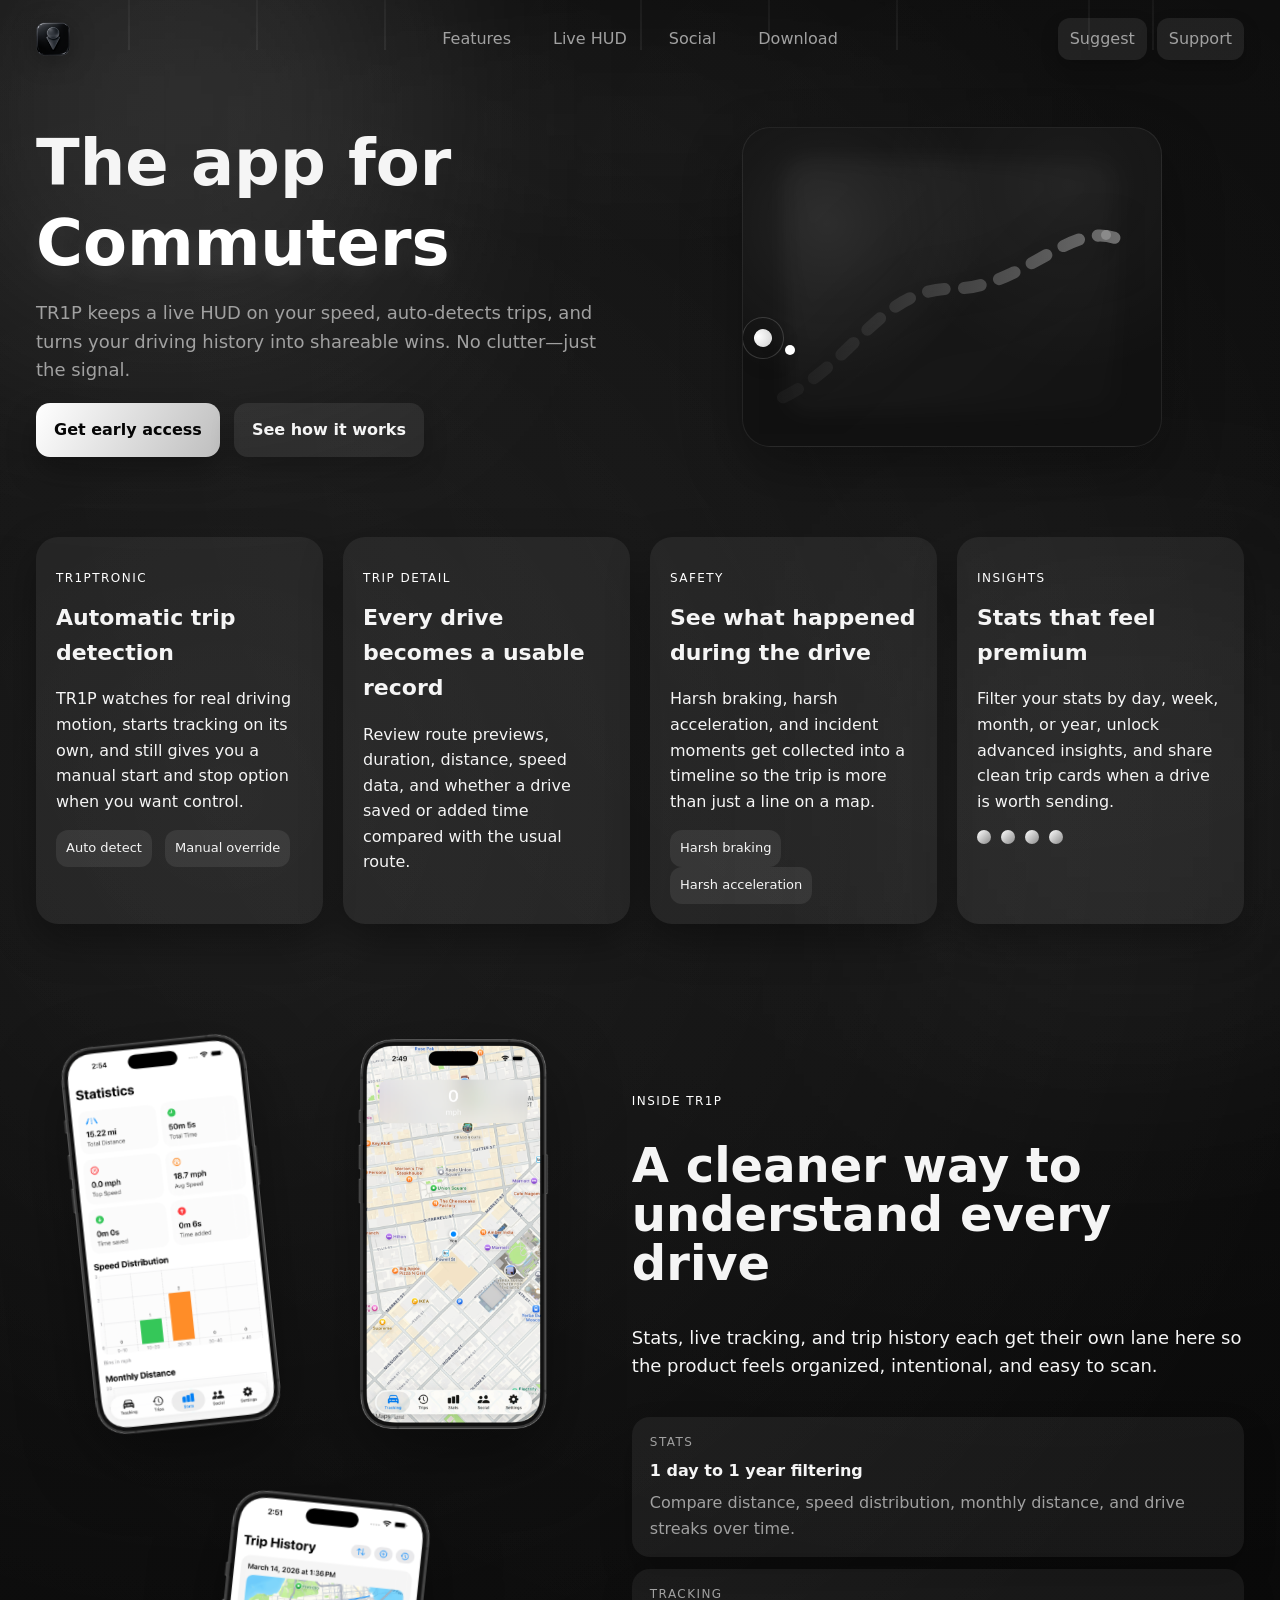
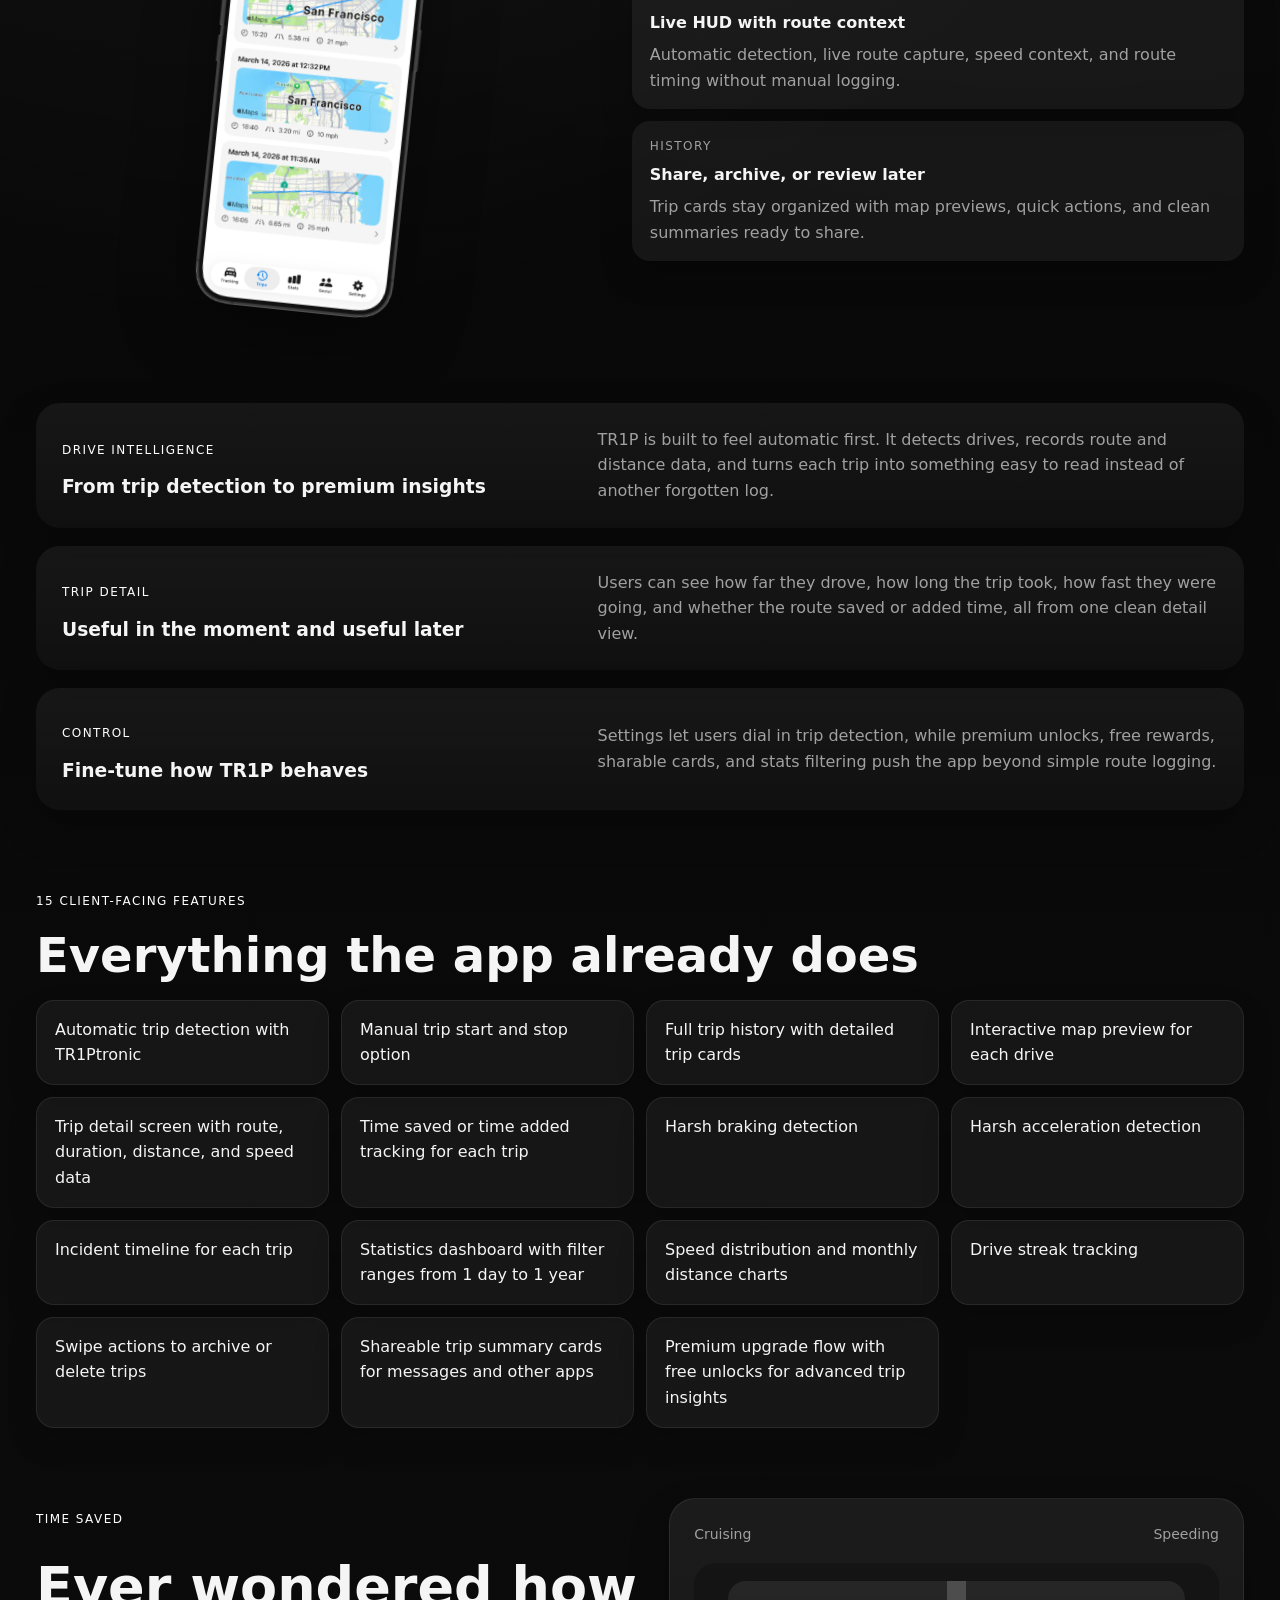
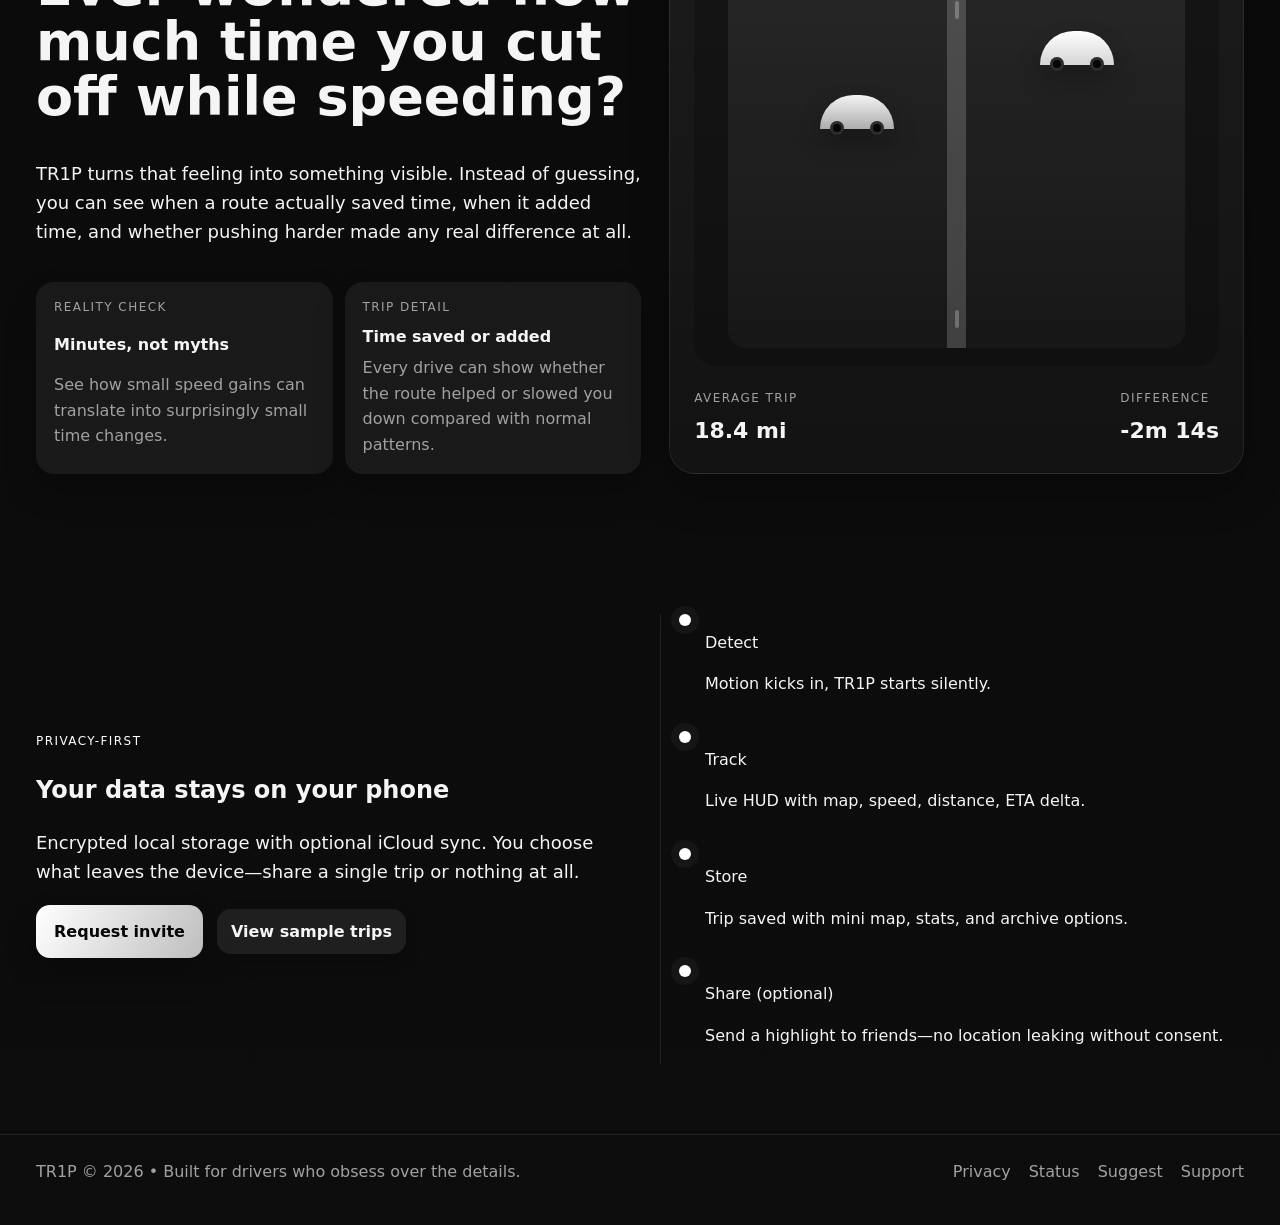
==== index.html @ 443e7f56 "Initial TR1P website" ====
<!DOCTYPE html>
<html lang="en">
<head>
  <meta charset="UTF-8" />
  <meta name="viewport" content="width=device-width, initial-scale=1.0" />
  <title>TR1P — Drive better, every run counts</title>
  <link rel="preconnect" href="https://fonts.googleapis.com" />
  <link rel="preconnect" href="https://fonts.gstatic.com" crossorigin />
  <link href="https://fonts.googleapis.com/css2?family=Space+Grotesk:wght@400;500;600;700&family=General+Sans:wght@400;500;600&display=swap" rel="stylesheet" />
  <link rel="stylesheet" href="./styles.css" />
</head>
<body>
  <div class="background">
    <div class="orb orb-a"></div>
    <div class="orb orb-b"></div>
    <div class="particles" aria-hidden="true">
      <span style="--x:10%;--d:8s;"></span>
      <span style="--x:30%;--d:10s;"></span>
      <span style="--x:50%;--d:7s;"></span>
      <span style="--x:70%;--d:9s;"></span>
      <span style="--x:85%;--d:11s;"></span>
      <span style="--x:20%;--d:12s;"></span>
      <span style="--x:60%;--d:8.5s;"></span>
      <span style="--x:90%;--d:13s;"></span>
    </div>
  </div>

  <header class="nav">
    <div class="logo">
      <img class="logo-img" src="./assets/4.png" alt="TR1P logo" />
    </div>
    <nav>
      <a href="#features">Features</a>
      <a href="#hud">Live HUD</a>
      <a href="#social">Social</a>
      <a href="https://testflight.apple.com/join/YW9Vkv33" target="_blank" rel="noopener">Download</a>
    </nav>
    <div class="nav-actions">
      <a class="ghost" href="./suggest.html">Suggest</a>
      <a class="ghost" href="./support.html">Support</a>
    </div>
  </header>

  <main>
    <section class="hero">
      <div class="hero-copy reveal">
        <h1 class="hero-title">
          <span class="hero-title__intro">The app for</span>
          <span class="hero-title__dynamic" data-roles='["Drivers","Commuters","Rideshare drivers","Delivery runs","Road trippers","Daily grinders","Car enthusiasts"]'>Drivers</span>
        </h1>
        <p class="lede">TR1P keeps a live HUD on your speed, auto-detects trips, and turns your driving history into shareable wins. No clutter—just the signal.</p>
        <div class="cta-row">
          <a class="primary" href="https://testflight.apple.com/join/YW9Vkv33" target="_blank" rel="noopener">Get early access</a>
          <a class="secondary" href="#features">See how it works</a>
        </div>
      </div>

      <div class="hero-visual reveal" id="hud">
        <div class="mini-map" aria-hidden="true">
          <svg viewBox="0 0 320 240" class="mini-map__canvas">
            <defs>
              <linearGradient id="roadGrad" x1="0%" x2="100%">
                <stop offset="0%" stop-color="rgba(30,30,30,0.72)" />
                <stop offset="100%" stop-color="rgba(120,120,120,0.9)" />
              </linearGradient>
            </defs>
            <path d="M20 210 C80 180 100 120 160 120 S260 60 300 80" />
          </svg>
          <div class="navigator"></div>
          <div class="ping ping-a"></div>
          <div class="ping ping-b"></div>
        </div>
      </div>
    </section>

    <section class="feature-grid" id="features">
      <article class="card reveal">
        <p class="eyebrow">TR1Ptronic</p>
        <h3>Automatic trip detection</h3>
        <p>TR1P watches for real driving motion, starts tracking on its own, and still gives you a manual start and stop option when you want control.</p>
        <div class="tag">Auto detect</div>
        <div class="tag">Manual override</div>
      </article>

      <article class="card reveal">
        <p class="eyebrow">Trip detail</p>
        <h3>Every drive becomes a usable record</h3>
        <p>Review route previews, duration, distance, speed data, and whether a drive saved or added time compared with the usual route.</p>
        <div class="sparkline" aria-hidden="true">
          <span></span><span></span><span></span><span></span><span></span><span></span>
        </div>
      </article>

      <article class="card reveal">
        <p class="eyebrow">Safety</p>
        <h3>See what happened during the drive</h3>
        <p>Harsh braking, harsh acceleration, and incident moments get collected into a timeline so the trip is more than just a line on a map.</p>
        <div class="tag">Harsh braking</div>
        <div class="tag">Harsh acceleration</div>
      </article>

      <article class="card reveal" id="social">
        <p class="eyebrow">Insights</p>
        <h3>Stats that feel premium</h3>
        <p>Filter your stats by day, week, month, or year, unlock advanced insights, and share clean trip cards when a drive is worth sending.</p>
        <div class="avatars" aria-hidden="true">
          <span class="dot" style="--d:0"></span>
          <span class="dot" style="--d:1"></span>
          <span class="dot" style="--d:2"></span>
          <span class="dot" style="--d:3"></span>
        </div>
      </article>
    </section>

    <section class="phone-showcase reveal" aria-label="Product screens">
      <div class="phone-cluster">
        <figure class="phone phone-left">
          <img src="./assets/1.png" alt="TR1P statistics screen showing performance over time" loading="lazy" />
        </figure>
        <figure class="phone phone-center">
          <img src="./assets/2.png" alt="TR1P live tracking HUD with speed and route" loading="lazy" />
        </figure>
        <figure class="phone phone-right">
          <img src="./assets/3.png" alt="TR1P trip history list with mini maps and durations" loading="lazy" />
        </figure>
      </div>
      <div class="phone-showcase__copy">
        <p class="eyebrow">Inside TR1P</p>
        <h2>A cleaner way to understand every drive</h2>
        <p class="lede">Stats, live tracking, and trip history each get their own lane here so the product feels organized, intentional, and easy to scan.</p>
        <div class="phone-showcase__stats">
          <div class="mini-stat">
            <span class="mini-stat__label">Stats</span>
            <strong>1 day to 1 year filtering</strong>
            <p>Compare distance, speed distribution, monthly distance, and drive streaks over time.</p>
          </div>
          <div class="mini-stat">
            <span class="mini-stat__label">Tracking</span>
            <strong>Live HUD with route context</strong>
            <p>Automatic detection, live route capture, speed context, and route timing without manual logging.</p>
          </div>
          <div class="mini-stat">
            <span class="mini-stat__label">History</span>
            <strong>Share, archive, or review later</strong>
            <p>Trip cards stay organized with map previews, quick actions, and clean summaries ready to share.</p>
          </div>
        </div>
      </div>
    </section>

    <section class="insight-rows">
      <article class="insight-row reveal">
        <div>
          <p class="eyebrow">Drive intelligence</p>
          <h3>From trip detection to premium insights</h3>
        </div>
        <p>TR1P is built to feel automatic first. It detects drives, records route and distance data, and turns each trip into something easy to read instead of another forgotten log.</p>
      </article>
      <article class="insight-row reveal">
        <div>
          <p class="eyebrow">Trip detail</p>
          <h3>Useful in the moment and useful later</h3>
        </div>
        <p>Users can see how far they drove, how long the trip took, how fast they were going, and whether the route saved or added time, all from one clean detail view.</p>
      </article>
      <article class="insight-row reveal">
        <div>
          <p class="eyebrow">Control</p>
          <h3>Fine-tune how TR1P behaves</h3>
        </div>
        <p>Settings let users dial in trip detection, while premium unlocks, free rewards, sharable cards, and stats filtering push the app beyond simple route logging.</p>
      </article>
    </section>

    <section class="feature-matrix reveal" aria-label="TR1P feature list">
      <div class="feature-matrix__intro">
        <p class="eyebrow">15 client-facing features</p>
        <h2>Everything the app already does</h2>
      </div>
      <div class="feature-list">
        <div class="feature-pill">Automatic trip detection with TR1Ptronic</div>
        <div class="feature-pill">Manual trip start and stop option</div>
        <div class="feature-pill">Full trip history with detailed trip cards</div>
        <div class="feature-pill">Interactive map preview for each drive</div>
        <div class="feature-pill">Trip detail screen with route, duration, distance, and speed data</div>
        <div class="feature-pill">Time saved or time added tracking for each trip</div>
        <div class="feature-pill">Harsh braking detection</div>
        <div class="feature-pill">Harsh acceleration detection</div>
        <div class="feature-pill">Incident timeline for each trip</div>
        <div class="feature-pill">Statistics dashboard with filter ranges from 1 day to 1 year</div>
        <div class="feature-pill">Speed distribution and monthly distance charts</div>
        <div class="feature-pill">Drive streak tracking</div>
        <div class="feature-pill">Swipe actions to archive or delete trips</div>
        <div class="feature-pill">Shareable trip summary cards for messages and other apps</div>
        <div class="feature-pill">Premium upgrade flow with free unlocks for advanced trip insights</div>
      </div>
    </section>

    <section class="speed-story reveal" aria-label="Time saved while driving">
      <div class="speed-story__copy">
        <p class="eyebrow">Time saved</p>
        <h2>Ever wondered how much time you cut off while speeding?</h2>
        <p class="lede">TR1P turns that feeling into something visible. Instead of guessing, you can see when a route actually saved time, when it added time, and whether pushing harder made any real difference at all.</p>
        <div class="speed-story__stats">
          <div class="mini-stat">
            <span class="mini-stat__label">Reality check</span>
            <strong>Minutes, not myths</strong>
            <p>See how small speed gains can translate into surprisingly small time changes.</p>
          </div>
          <div class="mini-stat">
            <span class="mini-stat__label">Trip detail</span>
            <strong>Time saved or added</strong>
            <p>Every drive can show whether the route helped or slowed you down compared with normal patterns.</p>
          </div>
        </div>
      </div>
      <div class="speed-visual" aria-hidden="true">
        <div class="speed-visual__card">
          <div class="speed-visual__labels">
            <span>Cruising</span>
            <span>Speeding</span>
          </div>
          <div class="speed-lane">
            <div class="speed-lane__track"></div>
            <div class="speed-lane__car speed-lane__car--base"></div>
            <div class="speed-lane__car speed-lane__car--fast"></div>
          </div>
          <div class="speed-visual__footer">
            <div>
              <span class="mini-stat__label">Average trip</span>
              <strong>18.4 mi</strong>
            </div>
            <div>
              <span class="mini-stat__label">Difference</span>
              <strong>-2m 14s</strong>
            </div>
          </div>
        </div>
      </div>
    </section>

    <section class="split" id="cta">
      <div class="reveal">
        <p class="eyebrow">Privacy-first</p>
        <h2>Your data stays on your phone</h2>
        <p class="lede">Encrypted local storage with optional iCloud sync. You choose what leaves the device—share a single trip or nothing at all.</p>
        <div class="cta-row">
          <a class="primary" href="https://testflight.apple.com/join/YW9Vkv33" target="_blank" rel="noopener">Request invite</a>
          <a class="ghost" href="#features">View sample trips</a>
        </div>
      </div>
      <div class="timeline reveal" aria-label="Timeline of a tracked trip">
        <div class="step">
          <div class="dot"></div>
          <div>
            <p class="label">Detect</p>
            <p>Motion kicks in, TR1P starts silently.</p>
          </div>
        </div>
        <div class="step">
          <div class="dot"></div>
          <div>
            <p class="label">Track</p>
            <p>Live HUD with map, speed, distance, ETA delta.</p>
          </div>
        </div>
        <div class="step">
          <div class="dot"></div>
          <div>
            <p class="label">Store</p>
            <p>Trip saved with mini map, stats, and archive options.</p>
          </div>
        </div>
        <div class="step">
          <div class="dot"></div>
          <div>
            <p class="label">Share (optional)</p>
            <p>Send a highlight to friends—no location leaking without consent.</p>
          </div>
        </div>
      </div>
    </section>
  </main>

  <footer class="footer">
    <div>TR1P © 2026 • Built for drivers who obsess over the details.</div>
    <div class="footer-links">
      <a href="./privacy.html">Privacy</a>
      <a href="#">Status</a>
      <a href="./suggest.html">Suggest</a>
      <a href="./support.html">Support</a>
    </div>
  </footer>

  <script src="./script.js"></script>
</body>
</html>
---- styles.css ----
:root {
  --bg: #060606;
  --panel: rgba(255, 255, 255, 0.06);
  --panel-2: rgba(255, 255, 255, 0.1);
  --stroke: rgba(255, 255, 255, 0.1);
  --text: #f5f5f5;
  --muted: #a1a1a1;
  --accent: #ffffff;
  --accent-2: #8a8a8a;
  --shadow: 0 28px 70px rgba(0, 0, 0, 0.55);
  --radius: 22px;
  font-family: -apple-system, "SF Pro Display", "SF Pro Text", "Inter", system-ui, sans-serif;
  background: var(--bg);
  color: var(--text);
}

* { box-sizing: border-box; }

body {
  margin: 0;
  background:
    radial-gradient(circle at 18% 18%, rgba(255, 255, 255, 0.08), transparent 30%),
    radial-gradient(circle at 82% 8%, rgba(255, 255, 255, 0.05), transparent 36%),
    linear-gradient(180deg, #050505 0%, #0d0d0d 100%);
  min-height: 100vh;
  overflow-x: hidden;
  line-height: 1.6;
}

.background { position: fixed; inset: 0; pointer-events: none; z-index: 0; }
.particles {
  position: absolute;
  inset: 0;
  overflow: hidden;
}
.particles span {
  position: absolute;
  top: -10%;
  left: var(--x);
  width: 2px;
  height: 140px;
  background: linear-gradient(180deg, rgba(255,255,255,0), rgba(255,255,255,0.14));
  filter: blur(0.5px);
  animation: rain var(--d) linear infinite;
  opacity: 0.45;
}
@keyframes rain { to { transform: translateY(120vh); opacity: 0; } }
.orb {
  position: absolute; width: 460px; height: 460px; filter: blur(120px);
  opacity: 0.28; mix-blend-mode: screen;
  animation: drift 18s ease-in-out infinite alternate;
}
.orb-a { background: rgba(255, 255, 255, 0.45); top: -120px; left: -60px; }
.orb-b { background: rgba(255, 255, 255, 0.18); bottom: -140px; right: -80px; animation-delay: 4s; }

@keyframes drift { to { transform: translate(40px, 40px) scale(1.05); } }

.nav {
  position: absolute;
  top: 0;
  left: 0;
  right: 0;
  z-index: 10;
  display: grid;
  grid-template-columns: 1fr auto 1fr;
  align-items: center;
  padding: 18px 36px;
  pointer-events: none;
}
.nav nav { display: flex; gap: 18px; justify-content: center; pointer-events: auto; }
.nav a {
  color: var(--muted); text-decoration: none; font-weight: 500;
  padding: 8px 12px; border-radius: 12px; transition: color 200ms, background 200ms;
}
.nav a:hover { color: var(--text); background: var(--panel); }
.logo { display: flex; align-items: center; pointer-events: auto; }
.logo-img {
  display: block;
  height: 34px;
  width: auto;
  max-width: 140px;
  object-fit: contain;
  filter: drop-shadow(0 4px 12px rgba(0,0,0,0.28));
}
.nav-actions {
  justify-self: end;
  display: flex;
  gap: 10px;
  pointer-events: auto;
}
.nav .ghost { pointer-events: auto; }

button, .primary, .secondary, .ghost {
  cursor: pointer;
  border: none;
  font-weight: 600;
  border-radius: 14px;
  text-decoration: none;
  display: inline-flex;
  align-items: center;
  justify-content: center;
}
.primary {
  padding: 14px 18px; color: #050505; background: linear-gradient(120deg, var(--accent), var(--accent-2));
  background-size: 180% 180%;
  animation: gradientShift 6s ease infinite;
  box-shadow: 0 16px 30px rgba(0, 0, 0, 0.28);
}
.secondary {
  padding: 14px 18px; color: var(--text); background: rgba(255,255,255,0.08);
  box-shadow: 0 12px 24px rgba(0,0,0,0.18);
}
.ghost {
  padding: 10px 14px; color: var(--text); background: rgba(255,255,255,0.08);
  box-shadow: 0 8px 18px rgba(0,0,0,0.2);
}

.hero {
  position: relative;
  z-index: 1;
  display: grid;
  grid-template-columns: repeat(auto-fit, minmax(320px, 1fr));
  gap: 40px;
  padding: 118px 36px 40px;
  align-items: center;
}
.hero::after {
  content: "";
  position: absolute;
  inset: 10% 5% auto 5%;
  height: 30%;
  background: linear-gradient(90deg, rgba(255,255,255,0), rgba(255,255,255,0.08), rgba(255,255,255,0));
  filter: blur(60px);
  opacity: 0.45;
  animation: sweepLight 9s ease-in-out infinite;
  z-index: -1;
}
@keyframes sweepLight {
  0% { transform: translateX(-30%); opacity: 0.2; }
  50% { transform: translateX(20%); opacity: 0.55; }
  100% { transform: translateX(40%); opacity: 0.2; }
}
.hero-copy h1 { font-size: clamp(38px, 6vw, 64px); margin: 12px 0; line-height: 1.05; }
.hero-title {
  display: flex;
  flex-direction: column;
  gap: 10px;
}
.hero-title__intro {
  display: block;
}
.hero-title__dynamic {
  display: inline-flex;
  align-items: center;
  min-height: 1.15em;
  color: #ffffff;
  text-shadow: 0 8px 24px rgba(255, 255, 255, 0.08);
  will-change: transform, opacity, filter;
}
.hero-title__dynamic.is-changing {
  animation: roleSwap 520ms ease;
}
@keyframes roleSwap {
  0% {
    opacity: 0;
    transform: translateY(16px) scale(0.98);
    filter: blur(10px);
  }
  55% {
    opacity: 1;
    transform: translateY(0) scale(1);
    filter: blur(0);
  }
  100% {
    opacity: 1;
    transform: translateY(0) scale(1);
    filter: blur(0);
  }
}
.hero .lede { color: var(--muted); max-width: 600px; }
.eyebrow { color: var(--accent); letter-spacing: 0.12em; font-size: 12px; text-transform: uppercase; }
.lede { font-size: 18px; }

.cta-row { display: flex; flex-wrap: wrap; gap: 14px; align-items: center; margin-top: 18px; }
.badge { color: var(--muted); font-size: 14px; padding: 8px 12px; border: 1px solid var(--stroke); border-radius: 12px; }

.hero-visual { display: flex; justify-content: center; }
.mini-map {
  position: relative;
  width: 420px;
  height: 320px;
  max-width: 94vw;
  border-radius: 28px;
  overflow: hidden;
  background: radial-gradient(circle at 20% 30%, rgba(255,255,255,0.08), transparent 40%),
    radial-gradient(circle at 78% 18%, rgba(255,255,255,0.05), transparent 45%),
    #111111;
  box-shadow: 0 24px 60px rgba(0,0,0,0.3);
  isolation: isolate;
  border: 1px solid rgba(255,255,255,0.08);
}
.mini-map::before {
  content: "";
  position: absolute; inset: 10%;
  border-radius: 20px;
  background: linear-gradient(135deg, rgba(255,255,255,0.08), rgba(255,255,255,0.02));
  filter: blur(12px);
  opacity: 0.7;
}
.mini-map__canvas {
  position: absolute;
  inset: 16px;
}
.mini-map__canvas path {
  fill: none;
  stroke: url(#roadGrad);
  stroke-width: 10;
  stroke-linecap: round;
  stroke-linejoin: round;
  filter: drop-shadow(0 8px 20px rgba(0,0,0,0.45));
  stroke-dasharray: 14 16;
  animation: dash 10s linear infinite;
}
@keyframes dash { to { stroke-dashoffset: -600; } }
.mini-map {
  --path: path("M20 210 C80 180 100 120 160 120 S260 60 300 80");
}
@keyframes spin { to { transform: rotate(360deg); } }
.navigator {
  position: absolute;
  width: 18px;
  height: 18px;
  border-radius: 50%;
  background: radial-gradient(circle at 30% 30%, #ffffff, #cfcfcf);
  box-shadow:
    0 0 0 0 rgba(255,255,255,0.12),
    0 12px 24px rgba(0,0,0,0.26);
  offset-path: var(--path);
  offset-distance: 0%;
  animation: drive 12s ease-in-out infinite alternate;
}
.navigator::after {
  content: "";
  position: absolute;
  inset: -12px;
  border-radius: 50%;
  border: 1px solid rgba(255,255,255,0.16);
  animation: spin 4s linear infinite;
}
@keyframes drive {
  0% { offset-distance: 0%; }
  50% { offset-distance: 55%; }
  100% { offset-distance: 100%; }
}
.ping {
  position: absolute;
  width: 10px; height: 10px;
  border-radius: 50%;
  background: var(--accent);
  box-shadow: 0 0 0 0 rgba(255,255,255,0.08);
  animation: ping 2.8s ease-out infinite;
}
.ping-a { top: 68%; left: 10%; animation-delay: 0.2s; }
.ping-b { top: 32%; right: 12%; animation-delay: 1.2s; background: var(--accent-2); box-shadow: 0 0 0 0 rgba(255,255,255,0.06); }
@keyframes ping { to { box-shadow: 0 0 0 26px rgba(255,255,255,0); transform: scale(1.6); opacity: 0; } }

@keyframes gradientShift {
  0% { background-position: 0% 50%; }
  50% { background-position: 100% 50%; }
  100% { background-position: 0% 50%; }
}

.modal-backdrop {
  position: fixed;
  inset: 0;
  background: rgba(0,0,0,0.6);
  backdrop-filter: blur(8px);
  display: none;
  align-items: center;
  justify-content: center;
  z-index: 20;
}
.modal-backdrop.open { display: flex; }
.modal {
  width: min(460px, 90vw);
  background: rgba(18, 18, 18, 0.94);
  border-radius: 20px;
  padding: 22px;
  box-shadow: 0 30px 70px rgba(0,0,0,0.18);
  border: 1px solid rgba(255,255,255,0.08);
}
.modal-header {
  display: flex;
  align-items: center;
  justify-content: space-between;
  gap: 12px;
  margin-bottom: 14px;
}
.modal-title h3 { margin: 4px 0 0; }
.modal-title p { margin: 0; }
.close-modal { width: 42px; height: 42px; }
.modal form { display: grid; gap: 12px; }
.modal label { display: grid; gap: 6px; font-weight: 600; color: var(--text); }
.modal input,
.modal textarea {
  width: 100%;
  padding: 12px 14px;
  border-radius: 12px;
  border: 1px solid rgba(255,255,255,0.12);
  background: rgba(255,255,255,0.04);
  color: var(--text);
  font: inherit;
}
.modal input:focus,
.modal textarea:focus { outline: 1px solid var(--accent-2); border-color: var(--accent-2); }
.modal-actions { display: flex; justify-content: flex-end; gap: 10px; margin-top: 4px; }
.modal-hint { color: var(--muted); margin: 0; font-size: 13px; text-align: right; }

.nav-page {
  position: relative;
  pointer-events: auto;
}
.nav-page .logo a,
.nav-page .ghost,
.nav-page nav,
.nav-page nav a {
  pointer-events: auto;
}
.nav-page > .ghost {
  justify-self: end;
  width: auto;
}

.page-shell {
  position: relative;
  z-index: 1;
  padding: 36px;
}
.page-hero {
  padding: 56px 0 28px;
  max-width: 760px;
}
.page-hero h1 {
  margin: 0 0 12px;
  font-size: clamp(42px, 6vw, 72px);
  line-height: 0.98;
}

.support-grid {
  display: grid;
  grid-template-columns: minmax(320px, 1.1fr) minmax(260px, 0.9fr);
  gap: 24px;
  align-items: start;
}
.support-panel,
.support-card,
.legal-card {
  background: linear-gradient(180deg, rgba(255,255,255,0.07), rgba(255,255,255,0.03));
  border: 1px solid rgba(255,255,255,0.08);
  border-radius: 24px;
  box-shadow: 0 18px 40px rgba(0,0,0,0.22);
}
.support-panel {
  padding: 24px;
}
.support-panel h2,
.support-card h3,
.legal-card h2 {
  margin-top: 0;
}
.support-form {
  display: grid;
  gap: 14px;
}
.support-form label {
  display: grid;
  gap: 6px;
  color: var(--text);
  font-weight: 600;
}
.support-form input,
.support-form textarea,
.support-form select {
  width: 100%;
  padding: 12px 14px;
  border-radius: 14px;
  border: 1px solid rgba(255,255,255,0.12);
  background: rgba(255,255,255,0.04);
  color: var(--text);
  font: inherit;
}
.support-form select {
  appearance: none;
}
.support-form input:focus,
.support-form textarea:focus,
.support-form select:focus {
  outline: 1px solid rgba(255,255,255,0.4);
  border-color: rgba(255,255,255,0.4);
}
.support-sidebar {
  display: grid;
  gap: 18px;
}
.support-card {
  padding: 20px;
}
.support-list {
  margin: 0;
  padding-left: 20px;
  color: var(--muted);
  display: grid;
  gap: 10px;
}

.legal {
  display: grid;
  gap: 18px;
}
.legal-card {
  padding: 22px 24px;
}
.legal-card p:last-child,
.legal-card ul:last-child {
  margin-bottom: 0;
}
.legal-card a {
  color: var(--text);
}

.feature-grid {
  padding: 40px 36px;
  display: grid;
  grid-template-columns: repeat(auto-fit, minmax(240px, 1fr));
  gap: 20px;
  position: relative;
  z-index: 1;
}
.card {
  background: var(--panel);
  border-radius: var(--radius);
  padding: 20px;
  box-shadow: 0 16px 40px rgba(0, 0, 0, 0.35);
  position: relative;
  overflow: hidden;
  transition: transform 220ms ease, border-color 220ms ease;
}
.card::after { content: ""; position: absolute; inset: 0; background: radial-gradient(circle at 20% 20%, rgba(255,255,255,0.05), transparent 45%); opacity: 0; transition: opacity 220ms; }
.card:hover { transform: translateY(-6px); }
.card:hover::after { opacity: 1; }
.card h3 { margin: 8px 0; font-size: 22px; }
.tag { display: inline-flex; padding: 8px 10px; border-radius: 12px; background: rgba(255,255,255,0.08); margin-right: 8px; font-size: 13px; }
.pill { display: inline-flex; padding: 8px 12px; border-radius: 999px; background: rgba(255,255,255,0.08); font-size: 13px; }
.sparkline { display: flex; gap: 6px; margin-top: 12px; }
.sparkline span { width: 10px; background: linear-gradient(180deg, var(--accent), var(--accent-2)); border-radius: 6px; animation: spark 1.6s ease-in-out infinite; }
.sparkline span:nth-child(odd) { animation-delay: 0.3s; }
@keyframes spark { 0%, 100% { height: 10px; opacity: 0.6; } 50% { height: 28px; opacity: 1; } }
.avatars { display: flex; gap: 10px; margin-top: 12px; }
.dot { width: 14px; height: 14px; border-radius: 50%; background: linear-gradient(135deg, var(--accent), var(--accent-2)); animation: float 3s ease-in-out infinite; animation-delay: calc(var(--d) * 0.2s); }
@keyframes float { 0%,100% { transform: translateY(0); } 50% { transform: translateY(-6px); } }

.split {
  padding: 70px 36px;
  display: grid;
  grid-template-columns: repeat(auto-fit, minmax(320px, 1fr));
  gap: 40px;
  align-items: center;
  position: relative;
  z-index: 1;
}
.phone-showcase {
  padding: 44px 36px 70px;
  display: grid;
  grid-template-columns: minmax(320px, 0.95fr) minmax(320px, 1.05fr);
  gap: 42px;
  align-items: center;
  position: relative;
  z-index: 1;
}
.phone-showcase__copy {
  display: grid;
  gap: 18px;
}
.phone-showcase__copy h2,
.feature-matrix__intro h2 {
  margin: 0;
  font-size: clamp(32px, 4vw, 48px);
  line-height: 1.02;
}
.phone-showcase__stats {
  display: grid;
  gap: 12px;
}
.mini-stat {
  display: grid;
  gap: 6px;
  padding: 16px 18px;
  background: var(--panel);
  border-radius: 18px;
  box-shadow: 0 16px 32px rgba(0, 0, 0, 0.22);
}
.mini-stat p {
  margin: 0;
  color: var(--muted);
}
.mini-stat__label {
  font-size: 12px;
  letter-spacing: 0.12em;
  text-transform: uppercase;
  color: var(--muted);
}
.phone-cluster {
  display: grid;
  grid-template-columns: repeat(2, minmax(0, 1fr));
  gap: 16px 12px;
  align-items: start;
  justify-items: center;
}
.phone {
  margin: 0;
  width: min(210px, 100%);
}
.phone-left {
  grid-column: 1;
  grid-row: 1;
  transform: rotate(-6deg);
}
.phone-center {
  grid-column: 2;
  grid-row: 1;
  transform: rotate(0deg);
}
.phone-right {
  grid-column: 1 / span 2;
  grid-row: 2;
  justify-self: center;
  transform: rotate(6deg);
}
.phone img {
  display: block;
  width: 100%;
  height: auto;
  filter: drop-shadow(0 26px 36px rgba(0,0,0,0.38));
}

.insight-rows {
  padding: 0 36px 70px;
  display: grid;
  gap: 18px;
  position: relative;
  z-index: 1;
}
.insight-row {
  display: grid;
  grid-template-columns: minmax(220px, 0.9fr) minmax(280px, 1.1fr);
  gap: 28px;
  align-items: center;
  padding: 24px 26px;
  border-radius: 24px;
  background: linear-gradient(180deg, rgba(255,255,255,0.06), rgba(255,255,255,0.03));
  box-shadow: 0 18px 40px rgba(0,0,0,0.22);
}
.insight-row h3 {
  margin: 4px 0 0;
}
.insight-row p:last-child {
  margin: 0;
  color: var(--muted);
}

.feature-matrix {
  padding: 0 36px 70px;
  display: grid;
  gap: 20px;
  position: relative;
  z-index: 1;
}
.feature-matrix__intro {
  display: grid;
  gap: 8px;
}
.feature-list {
  display: grid;
  grid-template-columns: repeat(auto-fit, minmax(240px, 1fr));
  gap: 12px;
}
.feature-pill {
  padding: 16px 18px;
  border-radius: 18px;
  background: rgba(255,255,255,0.05);
  border: 1px solid rgba(255,255,255,0.08);
  color: var(--text);
  box-shadow: 0 14px 30px rgba(0,0,0,0.18);
}

.speed-story {
  padding: 0 36px 70px;
  display: grid;
  grid-template-columns: minmax(320px, 1fr) minmax(320px, 0.95fr);
  gap: 28px;
  align-items: stretch;
  position: relative;
  z-index: 1;
}
.speed-story__copy {
  display: grid;
  gap: 18px;
}
.speed-story__copy h2 {
  margin: 0;
  font-size: clamp(34px, 4.5vw, 54px);
  line-height: 1.02;
}
.speed-story__stats {
  display: grid;
  grid-template-columns: repeat(2, minmax(0, 1fr));
  gap: 12px;
}
.speed-visual__card {
  height: 100%;
  padding: 24px;
  border-radius: 26px;
  background: linear-gradient(180deg, rgba(255,255,255,0.07), rgba(255,255,255,0.03));
  border: 1px solid rgba(255,255,255,0.08);
  box-shadow: 0 20px 40px rgba(0,0,0,0.24);
  display: grid;
  grid-template-rows: auto 1fr auto;
  gap: 18px;
}
.speed-visual__labels,
.speed-visual__footer {
  display: flex;
  justify-content: space-between;
  gap: 16px;
}
.speed-visual__labels {
  color: var(--muted);
  font-size: 14px;
}
.speed-visual__footer strong {
  display: block;
  margin-top: 4px;
  font-size: 22px;
}
.speed-lane {
  position: relative;
  height: 100%;
  min-height: 300px;
  border-radius: 22px;
  overflow: hidden;
  background:
    linear-gradient(180deg, rgba(255,255,255,0.04), rgba(255,255,255,0.02)),
    #0b0b0b;
}
.speed-lane__track {
  position: absolute;
  inset: 18px 34px;
  border-radius: 18px;
  background:
    linear-gradient(90deg, transparent 48%, rgba(255,255,255,0.18) 48%, rgba(255,255,255,0.18) 52%, transparent 52%),
    linear-gradient(180deg, rgba(255,255,255,0.08), rgba(255,255,255,0.03));
}
.speed-lane__track::before,
.speed-lane__track::after {
  content: "";
  position: absolute;
  left: 50%;
  width: 4px;
  height: 18px;
  transform: translateX(-50%);
  background: rgba(255,255,255,0.25);
  border-radius: 999px;
  animation: laneDash 1.3s linear infinite;
}
.speed-lane__track::before { top: 20px; }
.speed-lane__track::after { bottom: 20px; animation-delay: 0.65s; }
@keyframes laneDash {
  0% { opacity: 0.15; transform: translateX(-50%) translateY(-8px); }
  50% { opacity: 1; }
  100% { opacity: 0.15; transform: translateX(-50%) translateY(8px); }
}
.speed-lane__car {
  position: absolute;
  width: 74px;
  height: 34px;
  border-radius: 999px 999px 12px 12px;
  background: linear-gradient(180deg, rgba(255,255,255,0.95), rgba(180,180,180,0.95));
  box-shadow: 0 12px 24px rgba(0,0,0,0.28);
}
.speed-lane__car::before,
.speed-lane__car::after {
  content: "";
  position: absolute;
  bottom: -6px;
  width: 14px;
  height: 14px;
  border-radius: 50%;
  background: #050505;
  box-shadow: inset 0 0 0 3px rgba(255,255,255,0.16);
}
.speed-lane__car::before { left: 10px; }
.speed-lane__car::after { right: 10px; }
.speed-lane__car--base {
  left: 24%;
  top: 132px;
  animation: cruiseCar 4.8s ease-in-out infinite;
}
.speed-lane__car--fast {
  right: 20%;
  top: 68px;
  background: linear-gradient(180deg, rgba(255,255,255,1), rgba(220,220,220,0.96));
  animation: fastCar 4.8s ease-in-out infinite;
}
@keyframes cruiseCar {
  0%, 100% { transform: translateX(-10px); }
  50% { transform: translateX(10px); }
}
@keyframes fastCar {
  0%, 100% { transform: translateX(-18px); }
  50% { transform: translateX(18px); }
}

.timeline { border-left: 1px solid var(--stroke); padding-left: 18px; display: grid; gap: 18px; }
.step { display: grid; grid-template-columns: auto 1fr; gap: 14px; align-items: start; }
.step .dot { width: 12px; height: 12px; background: var(--accent); border-radius: 50%; box-shadow: 0 0 0 8px rgba(255,255,255,0.04); }

.footer {
  padding: 24px 36px 40px;
  border-top: 1px solid var(--stroke);
  color: var(--muted);
  display: flex; justify-content: space-between; flex-wrap: wrap; gap: 10px;
}
.footer-links {
  display: flex;
  flex-wrap: wrap;
  gap: 18px;
}
.footer a { color: var(--muted); text-decoration: none; }
.footer a:hover { color: var(--text); }

.reveal { opacity: 0; transform: translateY(28px); transition: opacity 480ms ease, transform 520ms ease; }
.reveal.visible { opacity: 1; transform: translateY(0); }

@media (max-width: 720px) {
  .nav {
    grid-template-columns: auto 1fr;
    padding: 12px 16px;
    align-items: center;
  }
  .logo-img { height: 30px; max-width: 120px; }
  .nav nav { gap: 12px; justify-content: flex-end; font-size: 14px; }
  .nav-actions { gap: 8px; }
  .hero { padding: 70px 18px 32px; }
  .page-shell { padding: 18px; }
  .page-hero { padding: 42px 0 22px; }
  .page-hero h1 { font-size: clamp(34px, 10vw, 52px); }
  .support-grid { grid-template-columns: 1fr; }
  .hero-copy h1 { font-size: clamp(32px, 9vw, 46px); }
  .hero-title { gap: 6px; }
  .cta-row { flex-direction: column; align-items: stretch; }
  .mini-map { width: 100%; height: 260px; }
  .feature-grid { padding: 28px 18px; }
  .speed-story {
    grid-template-columns: 1fr;
    padding-left: 18px;
    padding-right: 18px;
  }
  .speed-story__stats {
    grid-template-columns: 1fr;
  }
  .phone-showcase,
  .insight-rows,
  .feature-matrix { padding-left: 18px; padding-right: 18px; }
  .phone-showcase {
    grid-template-columns: 1fr;
    padding-top: 28px;
    gap: 24px;
  }
  .phone-cluster {
    grid-template-columns: 1fr;
    gap: 20px;
    justify-items: center;
  }
  .phone {
    width: 100%;
    max-width: 320px;
    transform: none;
  }
  .phone-left,
  .phone-center,
  .phone-right {
    grid-column: auto;
    grid-row: auto;
    justify-self: center;
  }
  .insight-row {
    grid-template-columns: 1fr;
    gap: 14px;
    padding: 20px;
  }
  .split { padding: 50px 18px; }
  .feature-list { grid-template-columns: 1fr; }
}

@media (prefers-reduced-motion: reduce) {
  *, *::before, *::after { animation-duration: 0.001ms !important; animation-iteration-count: 1 !important; transition-duration: 0.001ms !important; }
}
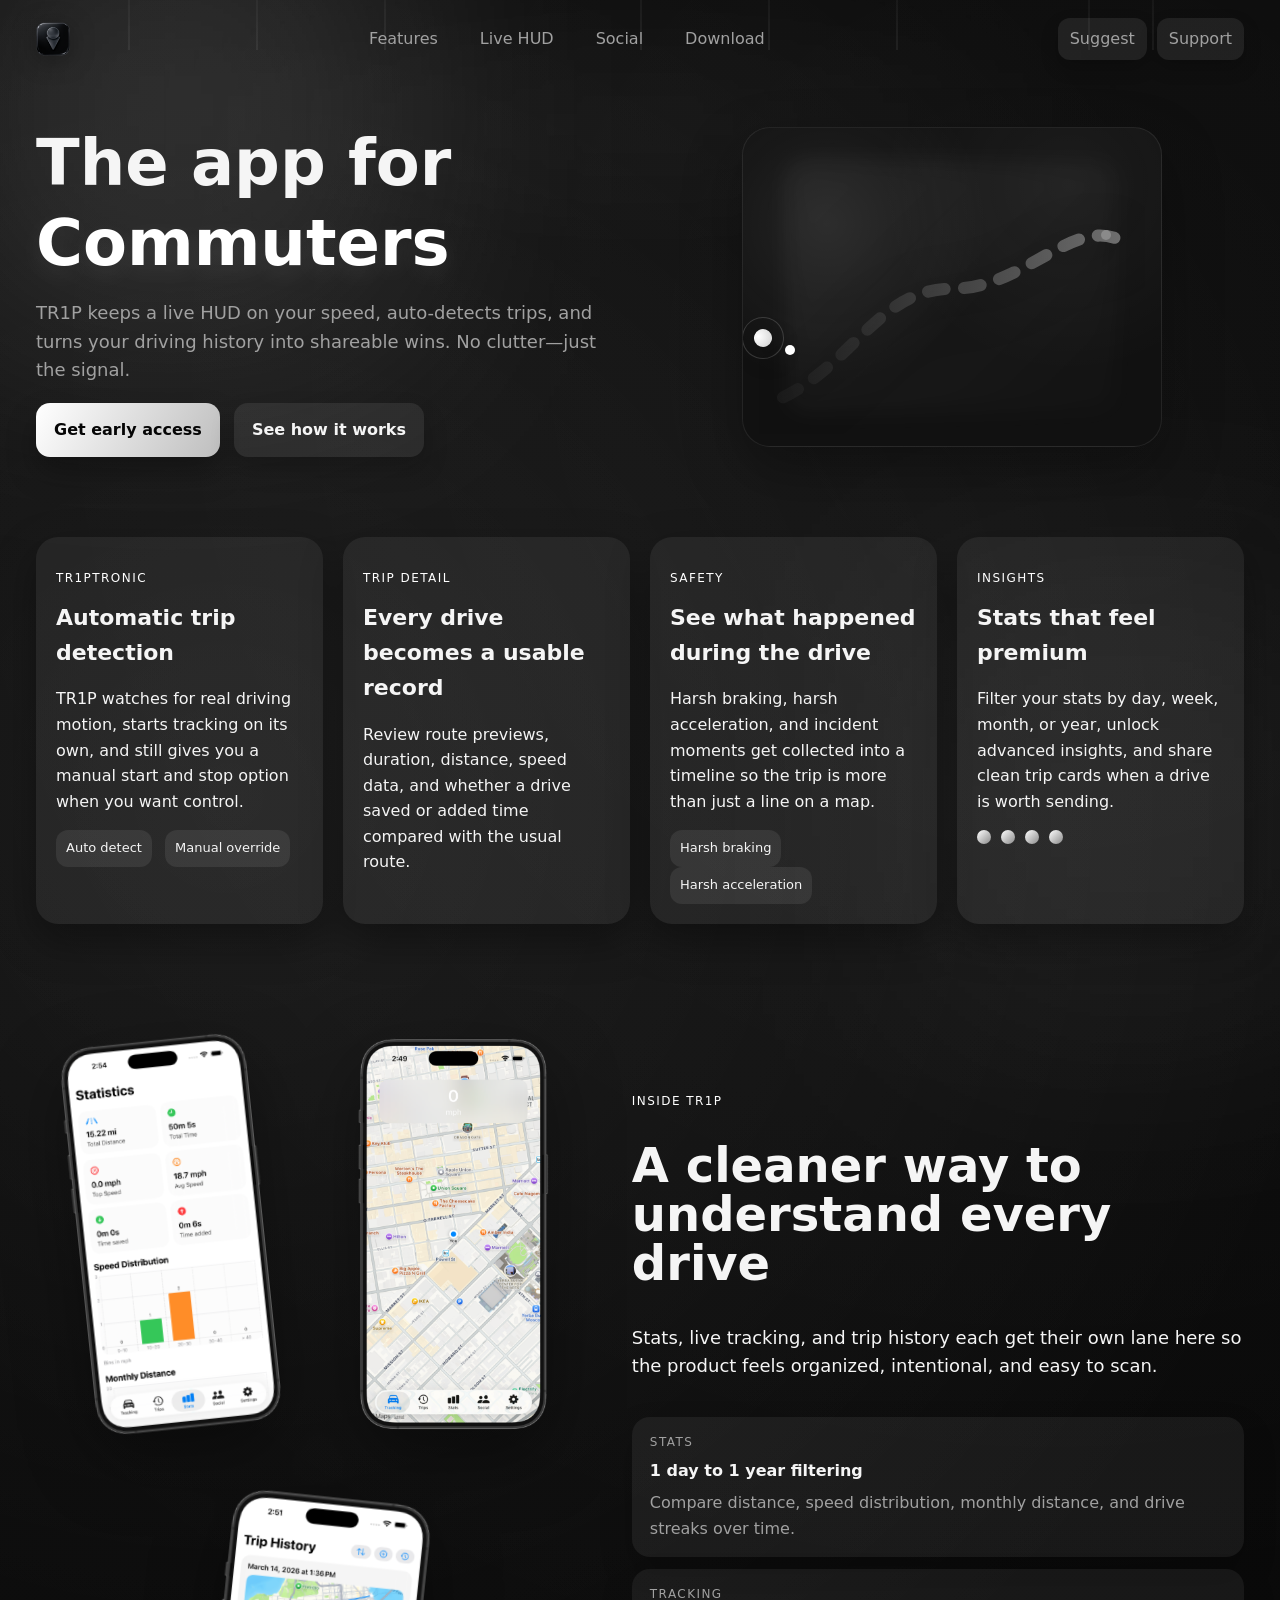
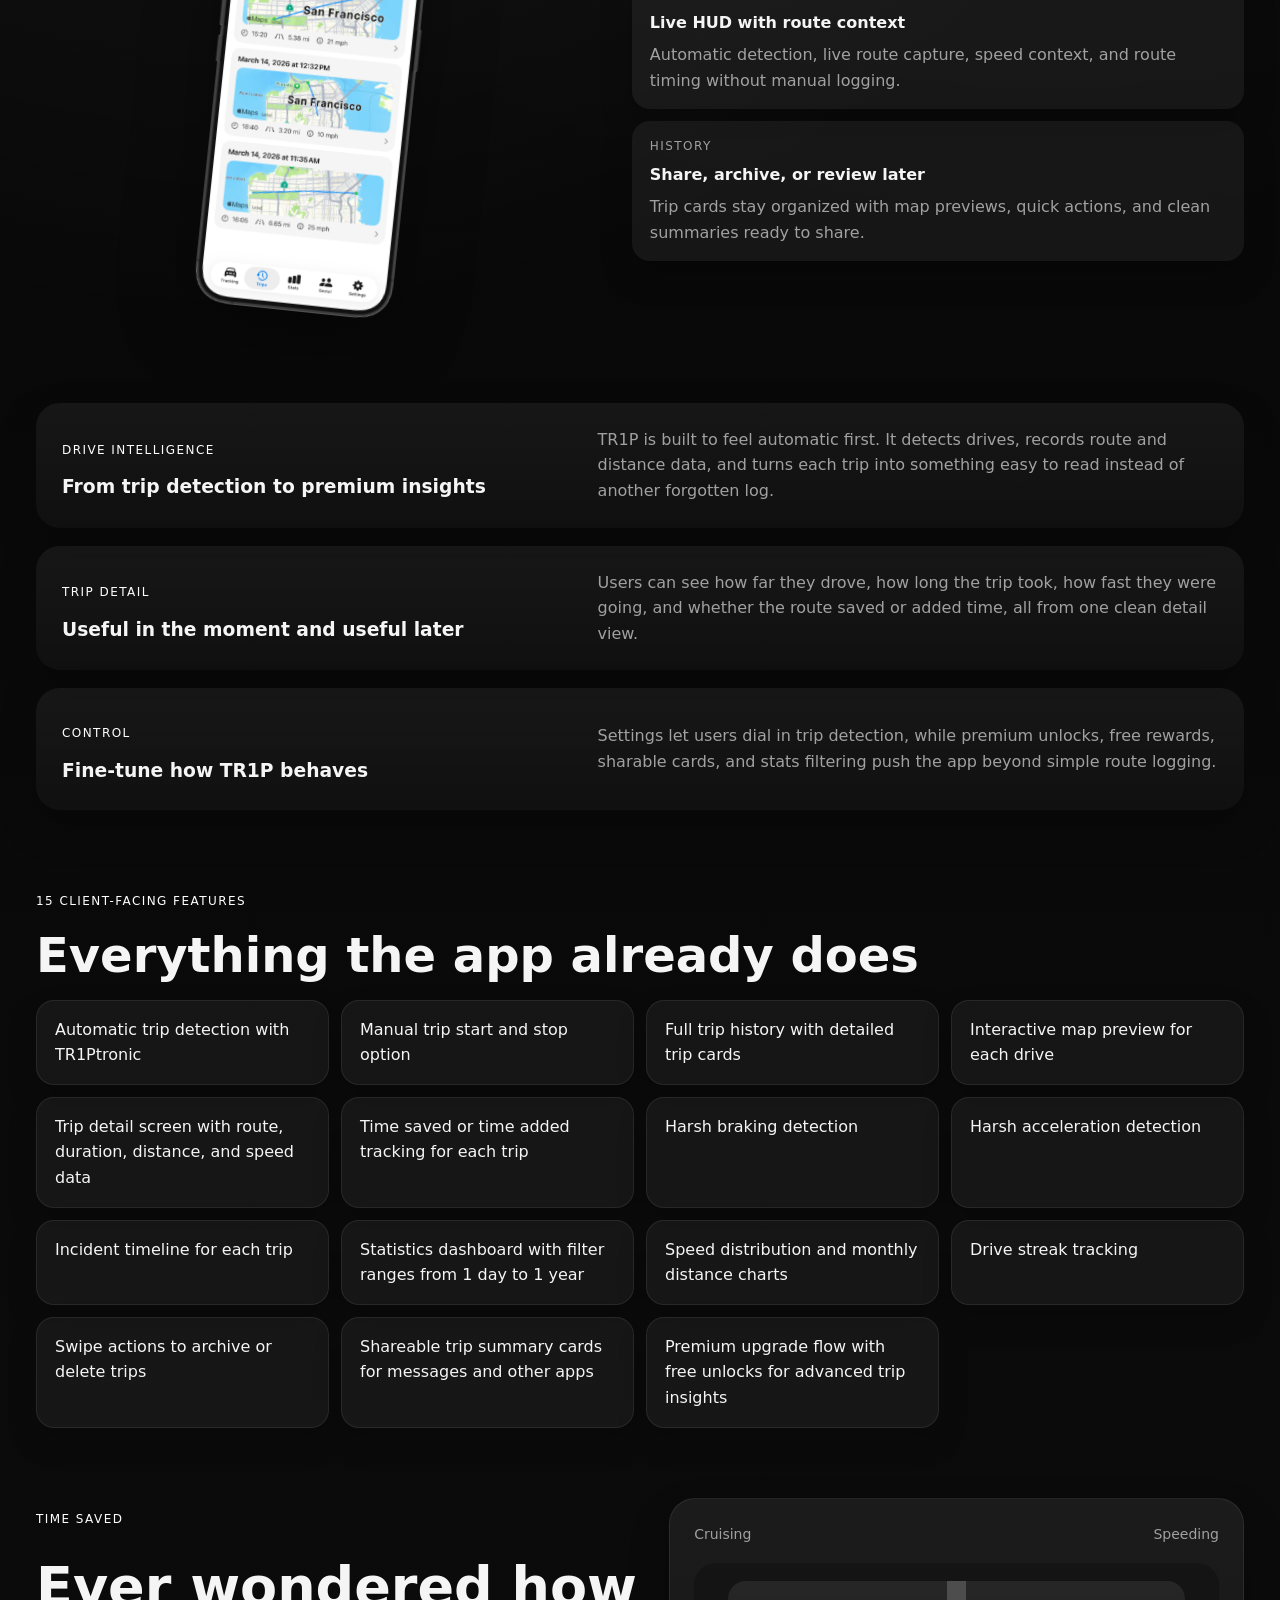
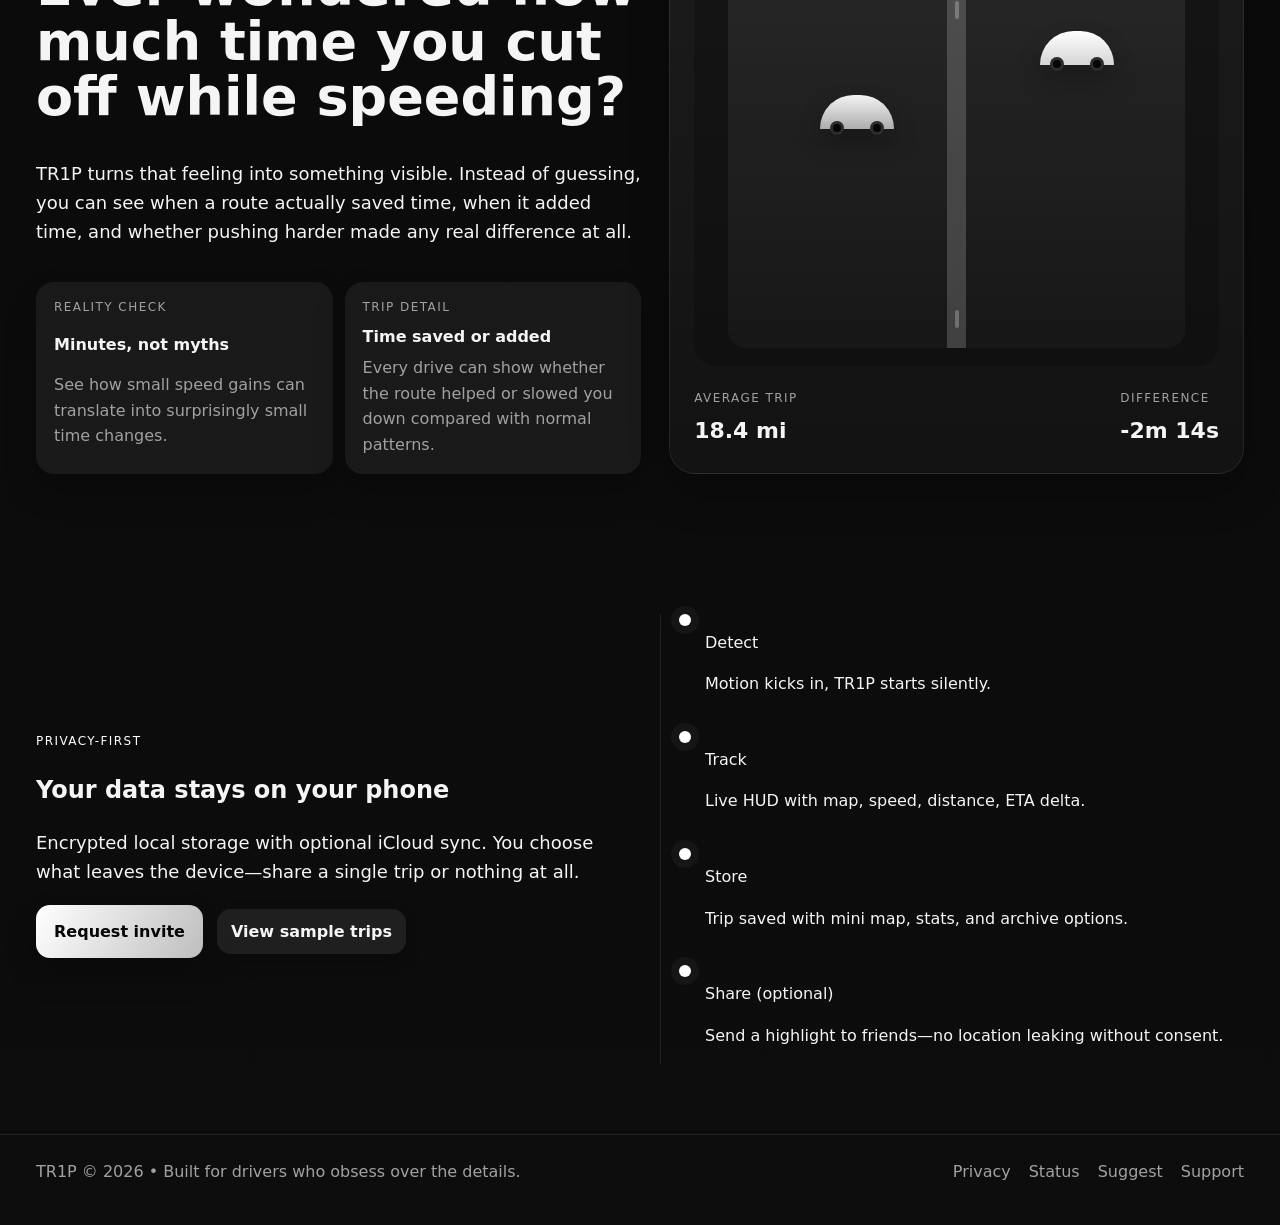
==== commit 143a00be: "Polish site pages and mobile nav" ====
--- a/index.html
+++ b/index.html
@@ -7,6 +7,7 @@
   <link rel="preconnect" href="https://fonts.googleapis.com" />
   <link rel="preconnect" href="https://fonts.gstatic.com" crossorigin />
   <link href="https://fonts.googleapis.com/css2?family=Space+Grotesk:wght@400;500;600;700&family=General+Sans:wght@400;500;600&display=swap" rel="stylesheet" />
+  <link rel="icon" type="image/png" href="./assets/4.png" />
   <link rel="stylesheet" href="./styles.css" />
 </head>
 <body>
@@ -29,15 +30,22 @@
     <div class="logo">
       <img class="logo-img" src="./assets/4.png" alt="TR1P logo" />
     </div>
-    <nav>
-      <a href="#features">Features</a>
-      <a href="#hud">Live HUD</a>
-      <a href="#social">Social</a>
-      <a href="https://testflight.apple.com/join/YW9Vkv33" target="_blank" rel="noopener">Download</a>
-    </nav>
-    <div class="nav-actions">
-      <a class="ghost" href="./suggest.html">Suggest</a>
-      <a class="ghost" href="./support.html">Support</a>
+    <button class="nav-toggle" type="button" aria-expanded="false" aria-controls="site-menu" aria-label="Open menu">
+      <span></span>
+      <span></span>
+      <span></span>
+    </button>
+    <div class="nav-menu" id="site-menu">
+      <nav>
+        <a href="#features">Features</a>
+        <a href="#hud">Live HUD</a>
+        <a href="#social">Social</a>
+        <a href="https://testflight.apple.com/join/YW9Vkv33" target="_blank" rel="noopener">Download</a>
+      </nav>
+      <div class="nav-actions">
+        <a class="ghost" href="./suggest.html">Suggest</a>
+        <a class="ghost" href="./support.html">Support</a>
+      </div>
     </div>
   </header>
 
--- a/styles.css
+++ b/styles.css
@@ -62,10 +62,19 @@
   right: 0;
   z-index: 10;
   display: grid;
-  grid-template-columns: 1fr auto 1fr;
+  grid-template-columns: auto 1fr;
   align-items: center;
+  gap: 24px;
   padding: 18px 36px;
   pointer-events: none;
+}
+.nav-menu {
+  display: grid;
+  grid-template-columns: 1fr auto;
+  align-items: center;
+  gap: 18px;
+  justify-self: stretch;
+  pointer-events: auto;
 }
 .nav nav { display: flex; gap: 18px; justify-content: center; pointer-events: auto; }
 .nav a {
@@ -81,6 +90,27 @@
   max-width: 140px;
   object-fit: contain;
   filter: drop-shadow(0 4px 12px rgba(0,0,0,0.28));
+}
+.nav-toggle {
+  display: none;
+  justify-self: end;
+  width: 44px;
+  height: 44px;
+  padding: 0;
+  background: rgba(255,255,255,0.08);
+  box-shadow: 0 8px 18px rgba(0,0,0,0.2);
+  pointer-events: auto;
+}
+.nav-toggle span {
+  display: block;
+  width: 18px;
+  height: 2px;
+  border-radius: 999px;
+  background: var(--text);
+  transition: transform 200ms ease, opacity 200ms ease;
+}
+.nav-toggle span + span {
+  margin-top: 4px;
 }
 .nav-actions {
   justify-self: end;
@@ -742,17 +772,78 @@
 .reveal.visible { opacity: 1; transform: translateY(0); }
 
 @media (max-width: 720px) {
+  .background .orb,
+  .background .particles,
+  .hero::after {
+    display: none;
+  }
+  .mini-map__canvas path,
+  .navigator,
+  .navigator::after,
+  .ping,
+  .dot,
+  .sparkline span,
+  .primary {
+    animation: none !important;
+  }
   .nav {
-    grid-template-columns: auto 1fr;
+    grid-template-columns: auto auto;
+    justify-content: space-between;
     padding: 12px 16px;
     align-items: center;
+    gap: 0;
+    pointer-events: auto;
   }
   .logo-img { height: 30px; max-width: 120px; }
-  .nav nav { gap: 12px; justify-content: flex-end; font-size: 14px; }
-  .nav-actions { gap: 8px; }
-  .hero { padding: 70px 18px 32px; }
+  .nav-toggle {
+    display: inline-flex;
+    flex-direction: column;
+    align-items: center;
+    justify-content: center;
+  }
+  .nav-menu {
+    display: none;
+    position: absolute;
+    top: calc(100% + 10px);
+    left: 16px;
+    right: 16px;
+    grid-template-columns: 1fr;
+    gap: 12px;
+    padding: 14px;
+    border-radius: 20px;
+    background: rgba(18,18,18,0.96);
+    border: 1px solid rgba(255,255,255,0.08);
+    box-shadow: 0 24px 44px rgba(0,0,0,0.32);
+    backdrop-filter: blur(14px);
+  }
+  .nav.is-open .nav-menu {
+    display: grid;
+  }
+  .nav.is-open .nav-toggle span:nth-child(1) {
+    transform: translateY(6px) rotate(45deg);
+  }
+  .nav.is-open .nav-toggle span:nth-child(2) {
+    opacity: 0;
+  }
+  .nav.is-open .nav-toggle span:nth-child(3) {
+    transform: translateY(-6px) rotate(-45deg);
+  }
+  .nav nav,
+  .nav-actions {
+    display: grid;
+    gap: 8px;
+    justify-self: stretch;
+  }
+  .nav nav a,
+  .nav-actions a {
+    width: 100%;
+    justify-content: flex-start;
+    padding: 12px 14px;
+    background: rgba(255,255,255,0.04);
+  }
+  .hero { padding: 96px 18px 32px; }
   .page-shell { padding: 18px; }
-  .page-hero { padding: 42px 0 22px; }
+  .page-hero { padding: 72px 0 22px; }
   .page-hero h1 { font-size: clamp(34px, 10vw, 52px); }
   .support-grid { grid-template-columns: 1fr; }
   .hero-copy h1 { font-size: clamp(32px, 9vw, 46px); }
@@ -777,21 +868,32 @@
     gap: 24px;
   }
   .phone-cluster {
-    grid-template-columns: 1fr;
-    gap: 20px;
+    grid-template-columns: repeat(2, minmax(0, 1fr));
+    gap: 12px 10px;
     justify-items: center;
+    max-width: 320px;
+    margin: 0 auto;
   }
   .phone {
-    width: 100%;
-    max-width: 320px;
+    width: min(132px, 100%);
     transform: none;
   }
   .phone-left,
   .phone-center,
   .phone-right {
-    grid-column: auto;
-    grid-row: auto;
     justify-self: center;
+  }
+  .phone-left {
+    grid-column: 1;
+    grid-row: 1;
+  }
+  .phone-center {
+    grid-column: 2;
+    grid-row: 1;
+  }
+  .phone-right {
+    grid-column: 1 / span 2;
+    grid-row: 2;
   }
   .insight-row {
     grid-template-columns: 1fr;
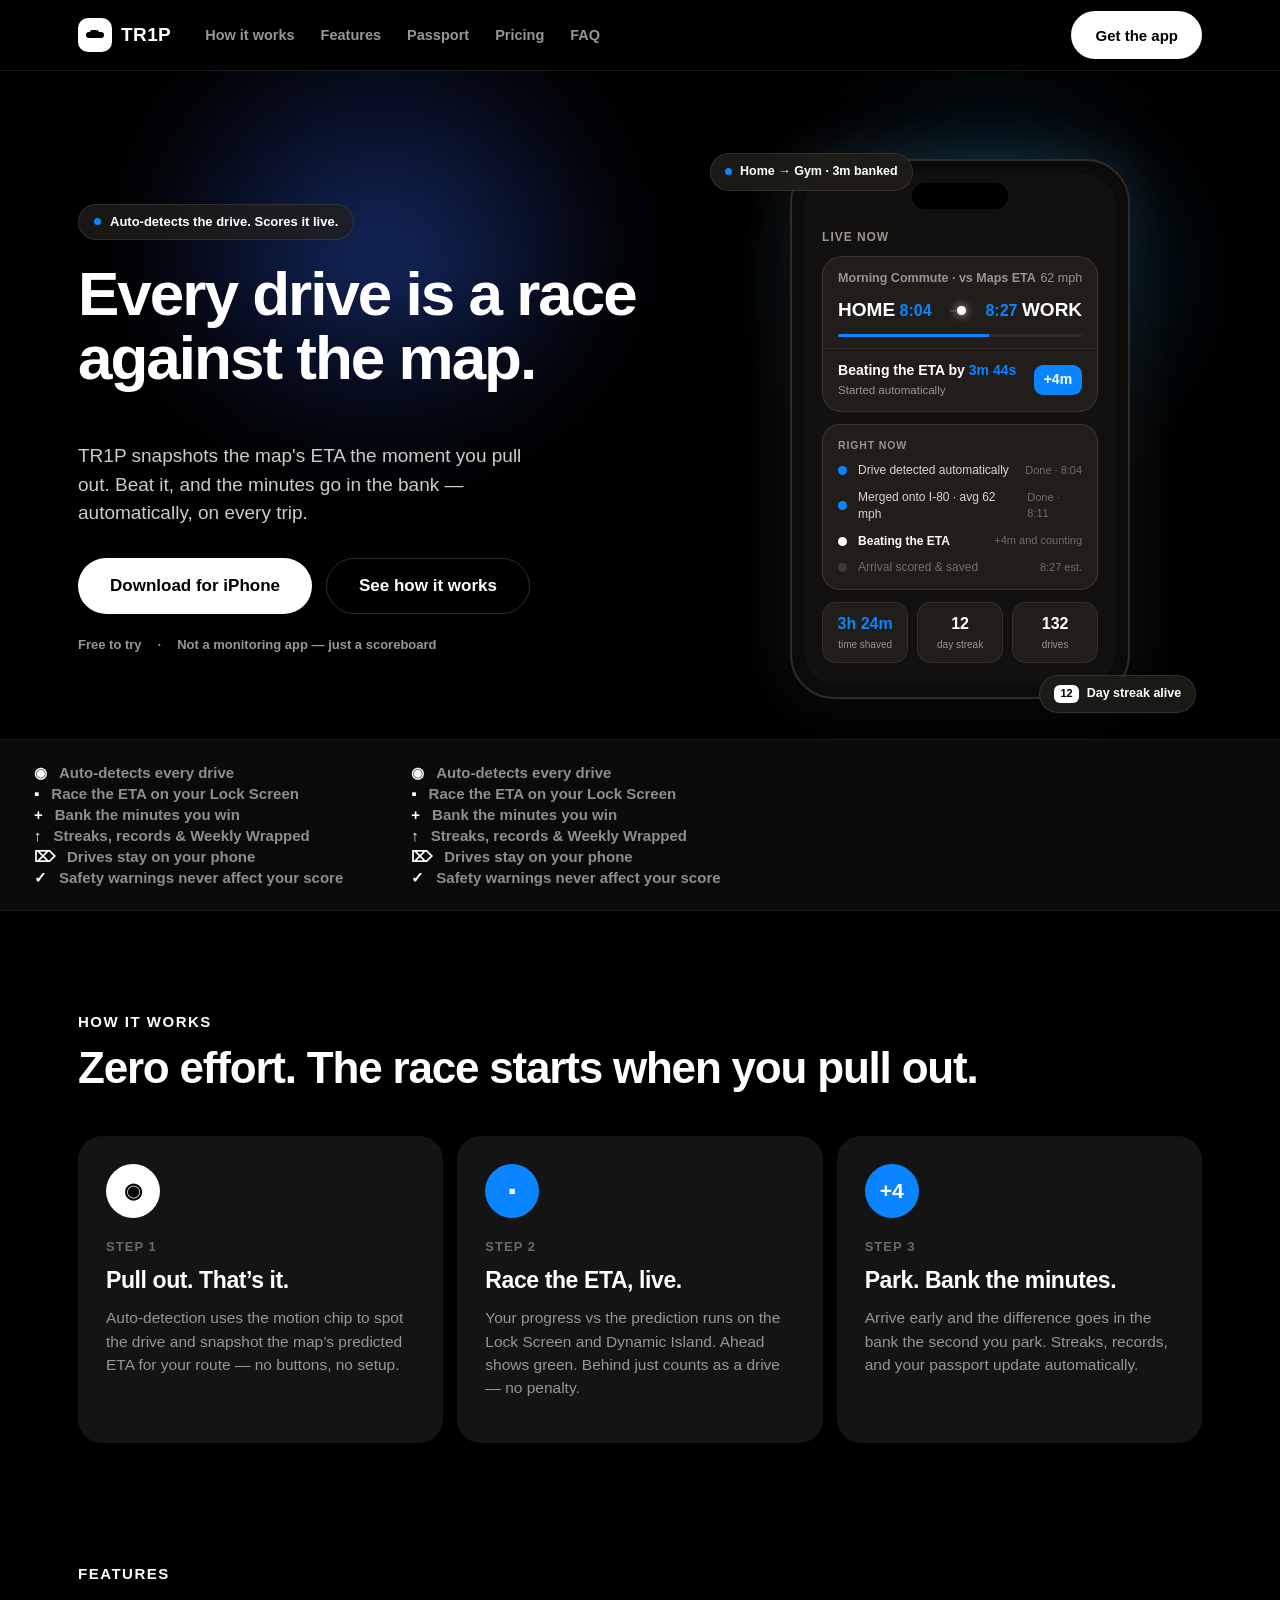
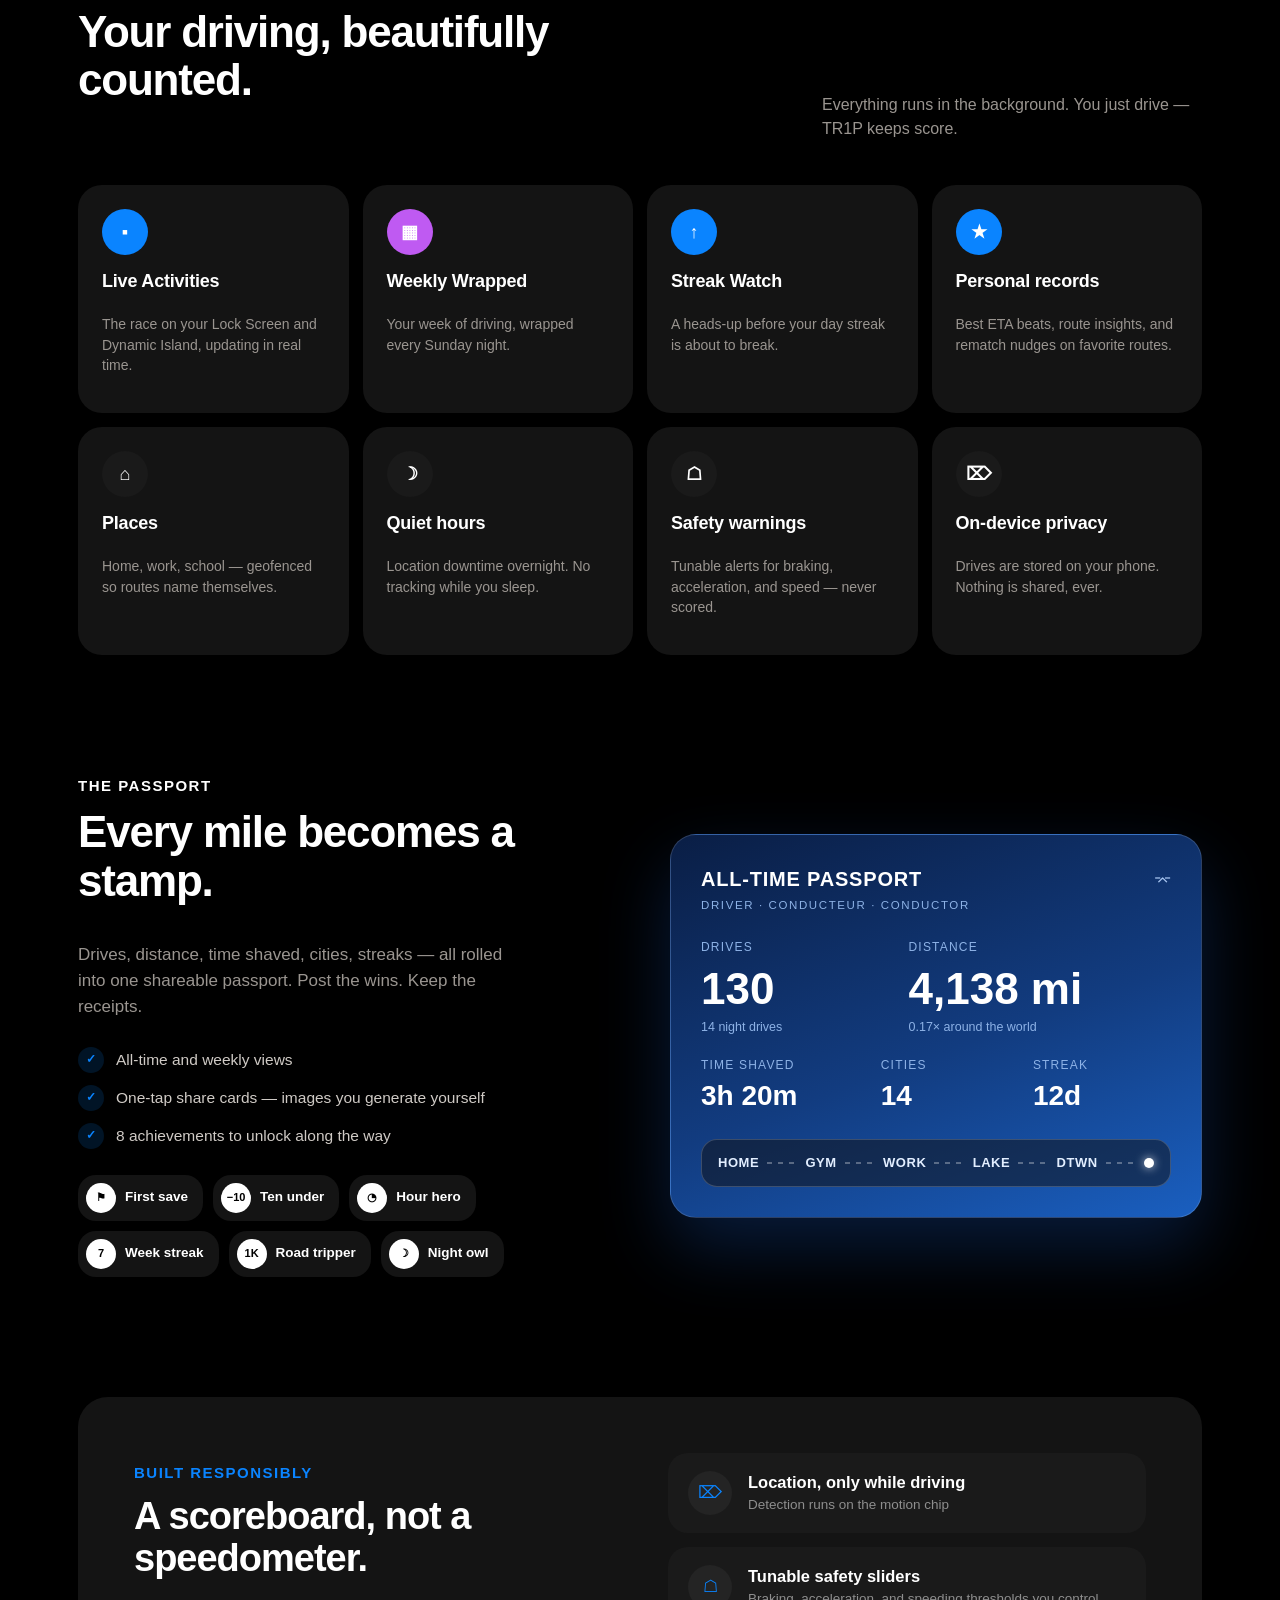
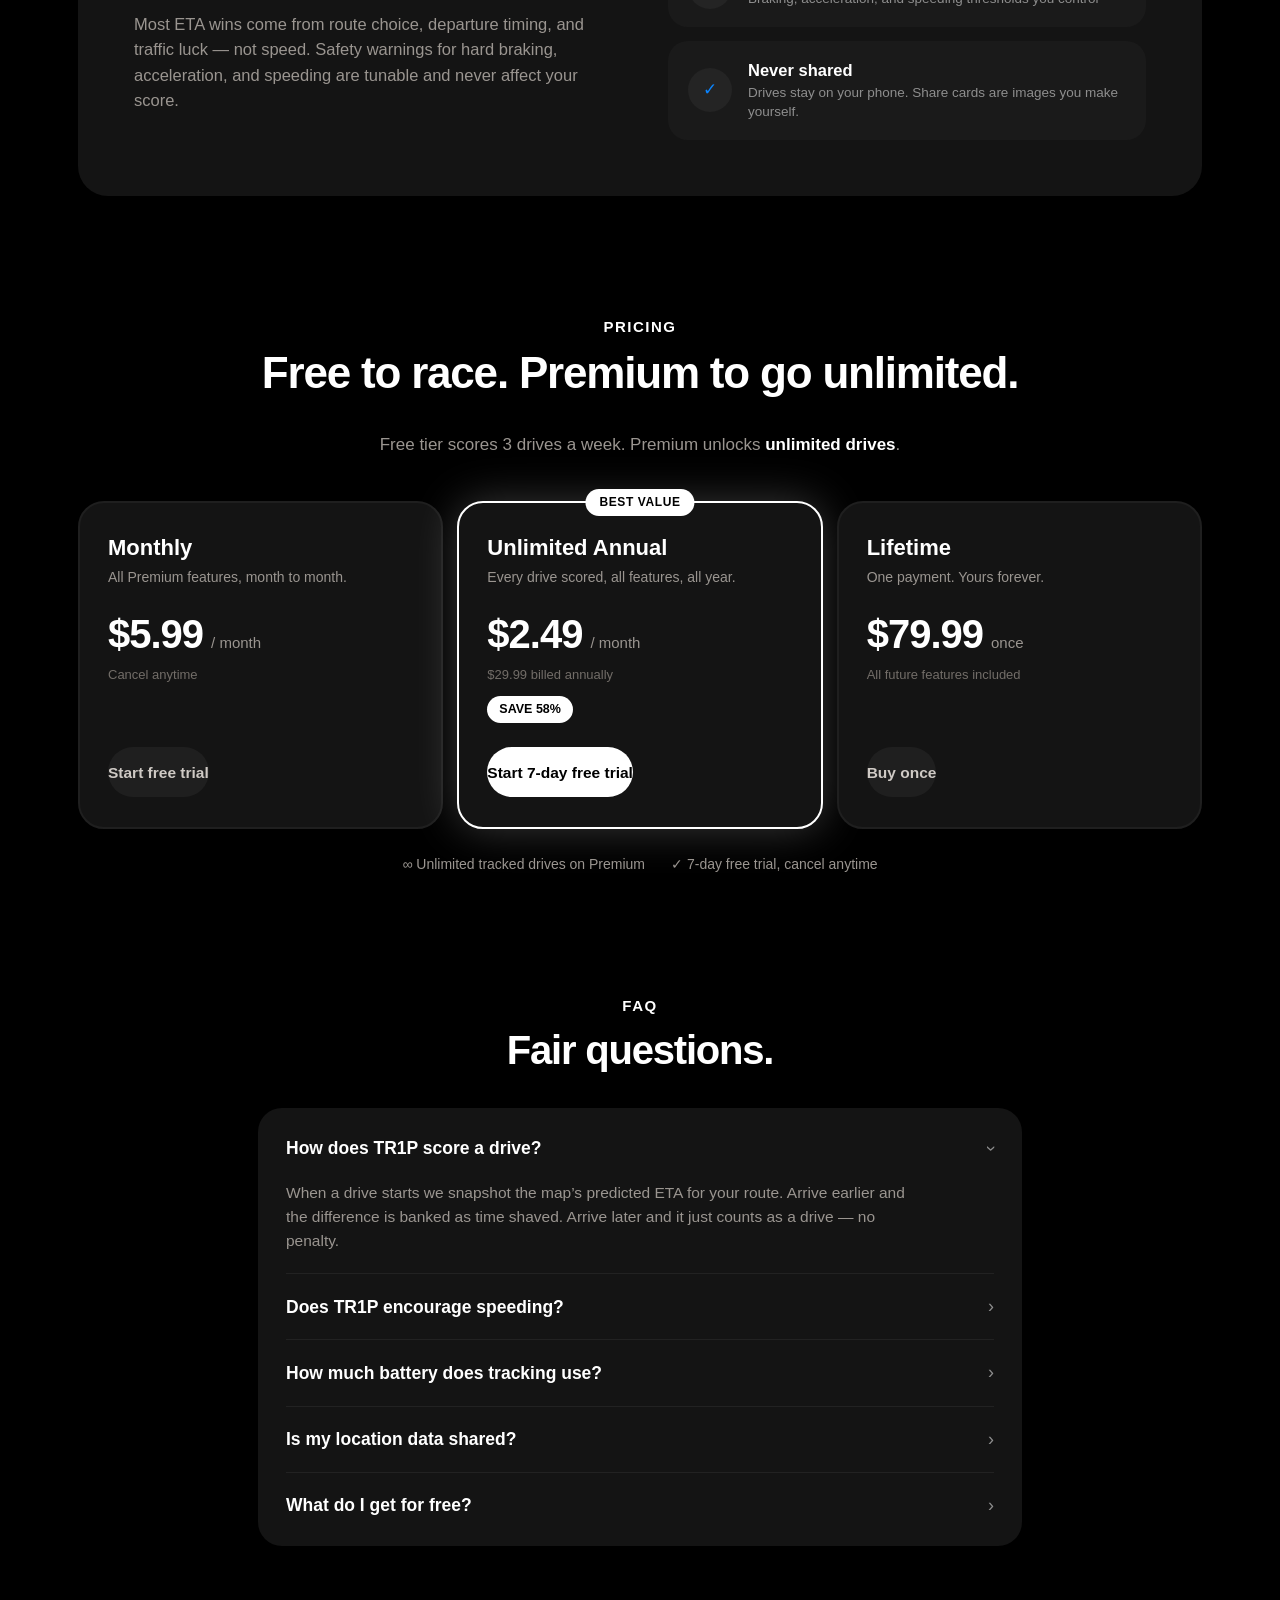
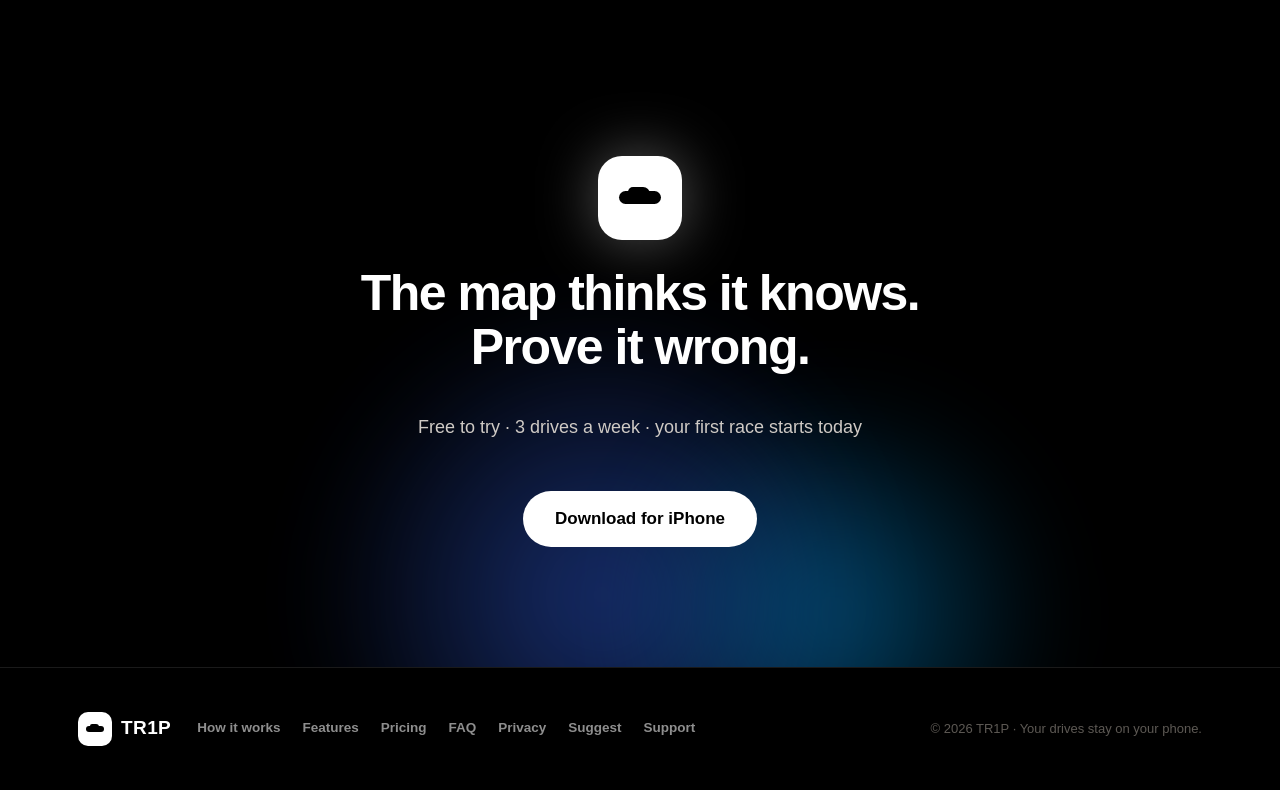
==== commit 6c3f3152: "Rebuild homepage with new TR1P design (ETA-racing concept) Replaces the old landing page with the ne" ====
--- a/index.html
+++ b/index.html
@@ -1,305 +1,368 @@
 <!DOCTYPE html>
 <html lang="en">
 <head>
-  <meta charset="UTF-8" />
-  <meta name="viewport" content="width=device-width, initial-scale=1.0" />
-  <title>TR1P — Drive better, every run counts</title>
-  <link rel="preconnect" href="https://fonts.googleapis.com" />
-  <link rel="preconnect" href="https://fonts.gstatic.com" crossorigin />
-  <link href="https://fonts.googleapis.com/css2?family=Space+Grotesk:wght@400;500;600;700&family=General+Sans:wght@400;500;600&display=swap" rel="stylesheet" />
-  <link rel="icon" type="image/png" href="./assets/4.png" />
-  <link rel="stylesheet" href="./styles.css" />
+<meta charset="UTF-8" />
+<meta name="viewport" content="width=device-width, initial-scale=1, viewport-fit=cover" />
+<title>TR1P — Every drive is a race against the map.</title>
+<meta name="description" content="TR1P snapshots the map's ETA the moment you pull out. Beat it, and the minutes go in the bank — automatically, on every trip." />
+<link rel="icon" type="image/png" href="./assets/4.png" />
+<link rel="stylesheet" href="./styles.css" />
 </head>
 <body>
-  <div class="background">
-    <div class="orb orb-a"></div>
-    <div class="orb orb-b"></div>
-    <div class="particles" aria-hidden="true">
-      <span style="--x:10%;--d:8s;"></span>
-      <span style="--x:30%;--d:10s;"></span>
-      <span style="--x:50%;--d:7s;"></span>
-      <span style="--x:70%;--d:9s;"></span>
-      <span style="--x:85%;--d:11s;"></span>
-      <span style="--x:20%;--d:12s;"></span>
-      <span style="--x:60%;--d:8.5s;"></span>
-      <span style="--x:90%;--d:13s;"></span>
-    </div>
+
+<!-- NAV -->
+<header class="nav">
+  <div class="nav-inner">
+    <a href="#top" class="brand">
+      <span class="brand-mark" aria-hidden="true">
+        <span class="brand-wheel brand-wheel-l"></span>
+        <span class="brand-wheel brand-wheel-r"></span>
+        <span class="brand-body"></span>
+      </span>
+      <span class="brand-name">TR1P</span>
+    </a>
+    <nav class="nav-links" id="nav-links">
+      <a href="#how">How it works</a>
+      <a href="#features">Features</a>
+      <a href="#passport">Passport</a>
+      <a href="#pricing">Pricing</a>
+      <a href="#faq">FAQ</a>
+    </nav>
+    <a class="btn btn-white nav-cta" href="https://testflight.apple.com/join/YW9Vkv33">Get the app</a>
+    <button class="nav-toggle" id="navToggle" aria-expanded="false" aria-controls="nav-links" aria-label="Open menu">
+      <span></span><span></span><span></span>
+    </button>
   </div>
-
-  <header class="nav">
-    <div class="logo">
-      <img class="logo-img" src="./assets/4.png" alt="TR1P logo" />
-    </div>
-    <button class="nav-toggle" type="button" aria-expanded="false" aria-controls="site-menu" aria-label="Open menu">
-      <span></span>
-      <span></span>
-      <span></span>
-    </button>
-    <div class="nav-menu" id="site-menu">
-      <nav>
-        <a href="#features">Features</a>
-        <a href="#hud">Live HUD</a>
-        <a href="#social">Social</a>
-        <a href="https://testflight.apple.com/join/YW9Vkv33" target="_blank" rel="noopener">Download</a>
-      </nav>
-      <div class="nav-actions">
-        <a class="ghost" href="./suggest.html">Suggest</a>
-        <a class="ghost" href="./support.html">Support</a>
-      </div>
-    </div>
-  </header>
-
-  <main>
-    <section class="hero">
-      <div class="hero-copy reveal">
-        <h1 class="hero-title">
-          <span class="hero-title__intro">The app for</span>
-          <span class="hero-title__dynamic" data-roles='["Drivers","Commuters","Rideshare drivers","Delivery runs","Road trippers","Daily grinders","Car enthusiasts"]'>Drivers</span>
-        </h1>
-        <p class="lede">TR1P keeps a live HUD on your speed, auto-detects trips, and turns your driving history into shareable wins. No clutter—just the signal.</p>
-        <div class="cta-row">
-          <a class="primary" href="https://testflight.apple.com/join/YW9Vkv33" target="_blank" rel="noopener">Get early access</a>
-          <a class="secondary" href="#features">See how it works</a>
-        </div>
-      </div>
-
-      <div class="hero-visual reveal" id="hud">
-        <div class="mini-map" aria-hidden="true">
-          <svg viewBox="0 0 320 240" class="mini-map__canvas">
-            <defs>
-              <linearGradient id="roadGrad" x1="0%" x2="100%">
-                <stop offset="0%" stop-color="rgba(30,30,30,0.72)" />
-                <stop offset="100%" stop-color="rgba(120,120,120,0.9)" />
-              </linearGradient>
-            </defs>
-            <path d="M20 210 C80 180 100 120 160 120 S260 60 300 80" />
-          </svg>
-          <div class="navigator"></div>
-          <div class="ping ping-a"></div>
-          <div class="ping ping-b"></div>
-        </div>
-      </div>
-    </section>
-
-    <section class="feature-grid" id="features">
-      <article class="card reveal">
-        <p class="eyebrow">TR1Ptronic</p>
-        <h3>Automatic trip detection</h3>
-        <p>TR1P watches for real driving motion, starts tracking on its own, and still gives you a manual start and stop option when you want control.</p>
-        <div class="tag">Auto detect</div>
-        <div class="tag">Manual override</div>
-      </article>
-
-      <article class="card reveal">
-        <p class="eyebrow">Trip detail</p>
-        <h3>Every drive becomes a usable record</h3>
-        <p>Review route previews, duration, distance, speed data, and whether a drive saved or added time compared with the usual route.</p>
-        <div class="sparkline" aria-hidden="true">
-          <span></span><span></span><span></span><span></span><span></span><span></span>
-        </div>
-      </article>
-
-      <article class="card reveal">
-        <p class="eyebrow">Safety</p>
-        <h3>See what happened during the drive</h3>
-        <p>Harsh braking, harsh acceleration, and incident moments get collected into a timeline so the trip is more than just a line on a map.</p>
-        <div class="tag">Harsh braking</div>
-        <div class="tag">Harsh acceleration</div>
-      </article>
-
-      <article class="card reveal" id="social">
-        <p class="eyebrow">Insights</p>
-        <h3>Stats that feel premium</h3>
-        <p>Filter your stats by day, week, month, or year, unlock advanced insights, and share clean trip cards when a drive is worth sending.</p>
-        <div class="avatars" aria-hidden="true">
-          <span class="dot" style="--d:0"></span>
-          <span class="dot" style="--d:1"></span>
-          <span class="dot" style="--d:2"></span>
-          <span class="dot" style="--d:3"></span>
-        </div>
-      </article>
-    </section>
-
-    <section class="phone-showcase reveal" aria-label="Product screens">
-      <div class="phone-cluster">
-        <figure class="phone phone-left">
-          <img src="./assets/1.png" alt="TR1P statistics screen showing performance over time" loading="lazy" />
-        </figure>
-        <figure class="phone phone-center">
-          <img src="./assets/2.png" alt="TR1P live tracking HUD with speed and route" loading="lazy" />
-        </figure>
-        <figure class="phone phone-right">
-          <img src="./assets/3.png" alt="TR1P trip history list with mini maps and durations" loading="lazy" />
-        </figure>
-      </div>
-      <div class="phone-showcase__copy">
-        <p class="eyebrow">Inside TR1P</p>
-        <h2>A cleaner way to understand every drive</h2>
-        <p class="lede">Stats, live tracking, and trip history each get their own lane here so the product feels organized, intentional, and easy to scan.</p>
-        <div class="phone-showcase__stats">
-          <div class="mini-stat">
-            <span class="mini-stat__label">Stats</span>
-            <strong>1 day to 1 year filtering</strong>
-            <p>Compare distance, speed distribution, monthly distance, and drive streaks over time.</p>
-          </div>
-          <div class="mini-stat">
-            <span class="mini-stat__label">Tracking</span>
-            <strong>Live HUD with route context</strong>
-            <p>Automatic detection, live route capture, speed context, and route timing without manual logging.</p>
-          </div>
-          <div class="mini-stat">
-            <span class="mini-stat__label">History</span>
-            <strong>Share, archive, or review later</strong>
-            <p>Trip cards stay organized with map previews, quick actions, and clean summaries ready to share.</p>
-          </div>
-        </div>
-      </div>
-    </section>
-
-    <section class="insight-rows">
-      <article class="insight-row reveal">
-        <div>
-          <p class="eyebrow">Drive intelligence</p>
-          <h3>From trip detection to premium insights</h3>
-        </div>
-        <p>TR1P is built to feel automatic first. It detects drives, records route and distance data, and turns each trip into something easy to read instead of another forgotten log.</p>
-      </article>
-      <article class="insight-row reveal">
-        <div>
-          <p class="eyebrow">Trip detail</p>
-          <h3>Useful in the moment and useful later</h3>
-        </div>
-        <p>Users can see how far they drove, how long the trip took, how fast they were going, and whether the route saved or added time, all from one clean detail view.</p>
-      </article>
-      <article class="insight-row reveal">
-        <div>
-          <p class="eyebrow">Control</p>
-          <h3>Fine-tune how TR1P behaves</h3>
-        </div>
-        <p>Settings let users dial in trip detection, while premium unlocks, free rewards, sharable cards, and stats filtering push the app beyond simple route logging.</p>
-      </article>
-    </section>
-
-    <section class="feature-matrix reveal" aria-label="TR1P feature list">
-      <div class="feature-matrix__intro">
-        <p class="eyebrow">15 client-facing features</p>
-        <h2>Everything the app already does</h2>
-      </div>
-      <div class="feature-list">
-        <div class="feature-pill">Automatic trip detection with TR1Ptronic</div>
-        <div class="feature-pill">Manual trip start and stop option</div>
-        <div class="feature-pill">Full trip history with detailed trip cards</div>
-        <div class="feature-pill">Interactive map preview for each drive</div>
-        <div class="feature-pill">Trip detail screen with route, duration, distance, and speed data</div>
-        <div class="feature-pill">Time saved or time added tracking for each trip</div>
-        <div class="feature-pill">Harsh braking detection</div>
-        <div class="feature-pill">Harsh acceleration detection</div>
-        <div class="feature-pill">Incident timeline for each trip</div>
-        <div class="feature-pill">Statistics dashboard with filter ranges from 1 day to 1 year</div>
-        <div class="feature-pill">Speed distribution and monthly distance charts</div>
-        <div class="feature-pill">Drive streak tracking</div>
-        <div class="feature-pill">Swipe actions to archive or delete trips</div>
-        <div class="feature-pill">Shareable trip summary cards for messages and other apps</div>
-        <div class="feature-pill">Premium upgrade flow with free unlocks for advanced trip insights</div>
-      </div>
-    </section>
-
-    <section class="speed-story reveal" aria-label="Time saved while driving">
-      <div class="speed-story__copy">
-        <p class="eyebrow">Time saved</p>
-        <h2>Ever wondered how much time you cut off while speeding?</h2>
-        <p class="lede">TR1P turns that feeling into something visible. Instead of guessing, you can see when a route actually saved time, when it added time, and whether pushing harder made any real difference at all.</p>
-        <div class="speed-story__stats">
-          <div class="mini-stat">
-            <span class="mini-stat__label">Reality check</span>
-            <strong>Minutes, not myths</strong>
-            <p>See how small speed gains can translate into surprisingly small time changes.</p>
-          </div>
-          <div class="mini-stat">
-            <span class="mini-stat__label">Trip detail</span>
-            <strong>Time saved or added</strong>
-            <p>Every drive can show whether the route helped or slowed you down compared with normal patterns.</p>
-          </div>
-        </div>
-      </div>
-      <div class="speed-visual" aria-hidden="true">
-        <div class="speed-visual__card">
-          <div class="speed-visual__labels">
-            <span>Cruising</span>
-            <span>Speeding</span>
-          </div>
-          <div class="speed-lane">
-            <div class="speed-lane__track"></div>
-            <div class="speed-lane__car speed-lane__car--base"></div>
-            <div class="speed-lane__car speed-lane__car--fast"></div>
-          </div>
-          <div class="speed-visual__footer">
-            <div>
-              <span class="mini-stat__label">Average trip</span>
-              <strong>18.4 mi</strong>
-            </div>
-            <div>
-              <span class="mini-stat__label">Difference</span>
-              <strong>-2m 14s</strong>
+</header>
+
+<main id="top">
+
+  <!-- HERO -->
+  <section class="hero">
+    <div class="hero-glow" aria-hidden="true">
+      <div class="orb orb-a"></div>
+      <div class="orb orb-b"></div>
+      <div class="hero-fade"></div>
+    </div>
+    <div class="hero-inner">
+      <div class="hero-copy">
+        <div class="pill">
+          <span class="dot"></span>Auto-detects the drive. Scores it live.
+        </div>
+        <h1>Every drive is a race against the map.</h1>
+        <p class="hero-sub">TR1P snapshots the map's ETA the moment you pull out. Beat it, and the minutes go in the bank — automatically, on every trip.</p>
+        <div class="hero-ctas">
+          <a class="btn btn-white btn-lg" href="https://testflight.apple.com/join/YW9Vkv33">Download for iPhone</a>
+          <a class="btn btn-ghost btn-lg" href="#how">See how it works</a>
+        </div>
+        <div class="hero-meta">
+          <span>Free to try</span><span>·</span><span>Not a monitoring app — just a scoreboard</span>
+        </div>
+      </div>
+
+      <div class="hero-visual">
+        <div class="float-chip chip-a">
+          <span class="dot"></span>Home &rarr; Gym · 3m banked
+        </div>
+        <div class="float-chip chip-b">
+          <span class="badge-num">12</span>Day streak alive
+        </div>
+
+        <div class="phone">
+          <div class="phone-inner">
+            <div class="notch"></div>
+            <div class="phone-body">
+              <div class="live-label">LIVE NOW</div>
+              <div class="race-card">
+                <div class="race-top">
+                  <span>Morning Commute · vs Maps ETA</span><span>62 mph</span>
+                </div>
+                <div class="race-row">
+                  <div><span class="race-place">HOME</span> <span class="race-time">8:04</span></div>
+                  <div class="race-track"><span class="race-dot"></span></div>
+                  <div class="race-place-right"><span class="race-time">8:27</span> <span class="race-place">WORK</span></div>
+                </div>
+                <div class="race-bar"><span style="width:62%"></span></div>
+                <div class="race-foot">
+                  <div>
+                    <div class="race-beat">Beating the ETA by <span id="bankTimer">3m 42s</span></div>
+                    <div class="race-sub">Started automatically</div>
+                  </div>
+                  <div class="race-plus">+4m</div>
+                </div>
+              </div>
+
+              <div class="timeline-card">
+                <div class="timeline-label">RIGHT NOW</div>
+                <div class="timeline-row done"><span class="tdot"></span><span class="tlabel">Drive detected automatically</span><span class="ttime">Done · 8:04</span></div>
+                <div class="timeline-row done"><span class="tdot"></span><span class="tlabel">Merged onto I-80 · avg 62 mph</span><span class="ttime">Done · 8:11</span></div>
+                <div class="timeline-row now"><span class="tdot"></span><span class="tlabel">Beating the ETA</span><span class="ttime">+4m and counting</span></div>
+                <div class="timeline-row"><span class="tdot"></span><span class="tlabel">Arrival scored &amp; saved</span><span class="ttime">8:27 est.</span></div>
+              </div>
+
+              <div class="mini-stats">
+                <div class="mini-stat"><div class="mini-val accent">3h 24m</div><div class="mini-lbl">time shaved</div></div>
+                <div class="mini-stat"><div class="mini-val">12</div><div class="mini-lbl">day streak</div></div>
+                <div class="mini-stat"><div class="mini-val">132</div><div class="mini-lbl">drives</div></div>
+              </div>
             </div>
           </div>
         </div>
       </div>
-    </section>
-
-    <section class="split" id="cta">
-      <div class="reveal">
-        <p class="eyebrow">Privacy-first</p>
-        <h2>Your data stays on your phone</h2>
-        <p class="lede">Encrypted local storage with optional iCloud sync. You choose what leaves the device—share a single trip or nothing at all.</p>
-        <div class="cta-row">
-          <a class="primary" href="https://testflight.apple.com/join/YW9Vkv33" target="_blank" rel="noopener">Request invite</a>
-          <a class="ghost" href="#features">View sample trips</a>
-        </div>
-      </div>
-      <div class="timeline reveal" aria-label="Timeline of a tracked trip">
-        <div class="step">
-          <div class="dot"></div>
-          <div>
-            <p class="label">Detect</p>
-            <p>Motion kicks in, TR1P starts silently.</p>
-          </div>
-        </div>
-        <div class="step">
-          <div class="dot"></div>
-          <div>
-            <p class="label">Track</p>
-            <p>Live HUD with map, speed, distance, ETA delta.</p>
-          </div>
-        </div>
-        <div class="step">
-          <div class="dot"></div>
-          <div>
-            <p class="label">Store</p>
-            <p>Trip saved with mini map, stats, and archive options.</p>
-          </div>
-        </div>
-        <div class="step">
-          <div class="dot"></div>
-          <div>
-            <p class="label">Share (optional)</p>
-            <p>Send a highlight to friends—no location leaking without consent.</p>
-          </div>
-        </div>
-      </div>
-    </section>
-  </main>
-
-  <footer class="footer">
-    <div>TR1P © 2026 • Built for drivers who obsess over the details.</div>
-    <div class="footer-links">
+    </div>
+  </section>
+
+  <!-- TICKER -->
+  <div class="ticker-strip" aria-hidden="true">
+    <div class="ticker-track">
+      <div class="ticker-set">
+        <span class="ticker-item"><span class="mark">&#9673;</span>Auto-detects every drive</span>
+        <span class="ticker-item"><span class="mark">&#9642;</span>Race the ETA on your Lock Screen</span>
+        <span class="ticker-item"><span class="mark">+</span>Bank the minutes you win</span>
+        <span class="ticker-item"><span class="mark">&uarr;</span>Streaks, records &amp; Weekly Wrapped</span>
+        <span class="ticker-item"><span class="mark">&#8998;</span>Drives stay on your phone</span>
+        <span class="ticker-item"><span class="mark">&check;</span>Safety warnings never affect your score</span>
+      </div>
+      <div class="ticker-set">
+        <span class="ticker-item"><span class="mark">&#9673;</span>Auto-detects every drive</span>
+        <span class="ticker-item"><span class="mark">&#9642;</span>Race the ETA on your Lock Screen</span>
+        <span class="ticker-item"><span class="mark">+</span>Bank the minutes you win</span>
+        <span class="ticker-item"><span class="mark">&uarr;</span>Streaks, records &amp; Weekly Wrapped</span>
+        <span class="ticker-item"><span class="mark">&#8998;</span>Drives stay on your phone</span>
+        <span class="ticker-item"><span class="mark">&check;</span>Safety warnings never affect your score</span>
+      </div>
+    </div>
+  </div>
+
+  <!-- HOW IT WORKS -->
+  <section id="how" class="section">
+    <div class="eyebrow">HOW IT WORKS</div>
+    <h2 class="section-title">Zero effort. The race starts when you pull out.</h2>
+    <div class="grid grid-3">
+      <div class="card step-card">
+        <div class="step-icon icon-white">&#9673;</div>
+        <div class="step-n">STEP 1</div>
+        <div class="step-title">Pull out. That&rsquo;s it.</div>
+        <p class="step-desc">Auto-detection uses the motion chip to spot the drive and snapshot the map&rsquo;s predicted ETA for your route — no buttons, no setup.</p>
+      </div>
+      <div class="card step-card">
+        <div class="step-icon icon-blue">&#9642;</div>
+        <div class="step-n">STEP 2</div>
+        <div class="step-title">Race the ETA, live.</div>
+        <p class="step-desc">Your progress vs the prediction runs on the Lock Screen and Dynamic Island. Ahead shows green. Behind just counts as a drive — no penalty.</p>
+      </div>
+      <div class="card step-card">
+        <div class="step-icon icon-blue">+4</div>
+        <div class="step-n">STEP 3</div>
+        <div class="step-title">Park. Bank the minutes.</div>
+        <p class="step-desc">Arrive early and the difference goes in the bank the second you park. Streaks, records, and your passport update automatically.</p>
+      </div>
+    </div>
+  </section>
+
+  <!-- FEATURES -->
+  <section id="features" class="section">
+    <div class="eyebrow">FEATURES</div>
+    <div class="features-head">
+      <h2 class="section-title" style="max-width:560px;">Your driving, beautifully counted.</h2>
+      <p class="features-sub">Everything runs in the background. You just drive — TR1P keeps score.</p>
+    </div>
+    <div class="grid grid-4">
+      <div class="card feat-card"><div class="feat-icon icon-blue">&#9642;</div><div class="feat-title">Live Activities</div><p class="feat-desc">The race on your Lock Screen and Dynamic Island, updating in real time.</p></div>
+      <div class="card feat-card"><div class="feat-icon icon-purple">&#9638;</div><div class="feat-title">Weekly Wrapped</div><p class="feat-desc">Your week of driving, wrapped every Sunday night.</p></div>
+      <div class="card feat-card"><div class="feat-icon icon-blue">&uarr;</div><div class="feat-title">Streak Watch</div><p class="feat-desc">A heads-up before your day streak is about to break.</p></div>
+      <div class="card feat-card"><div class="feat-icon icon-blue">&#9733;</div><div class="feat-title">Personal records</div><p class="feat-desc">Best ETA beats, route insights, and rematch nudges on favorite routes.</p></div>
+      <div class="card feat-card"><div class="feat-icon icon-dark">&#8962;</div><div class="feat-title">Places</div><p class="feat-desc">Home, work, school — geofenced so routes name themselves.</p></div>
+      <div class="card feat-card"><div class="feat-icon icon-dark">&#9789;</div><div class="feat-title">Quiet hours</div><p class="feat-desc">Location downtime overnight. No tracking while you sleep.</p></div>
+      <div class="card feat-card"><div class="feat-icon icon-dark">&#9750;</div><div class="feat-title">Safety warnings</div><p class="feat-desc">Tunable alerts for braking, acceleration, and speed — never scored.</p></div>
+      <div class="card feat-card"><div class="feat-icon icon-dark">&#8998;</div><div class="feat-title">On-device privacy</div><p class="feat-desc">Drives are stored on your phone. Nothing is shared, ever.</p></div>
+    </div>
+  </section>
+
+  <!-- PASSPORT -->
+  <section id="passport" class="section passport-section">
+    <div class="passport-copy">
+      <div class="eyebrow">THE PASSPORT</div>
+      <h2 class="section-title">Every mile becomes a stamp.</h2>
+      <p class="passport-sub">Drives, distance, time shaved, cities, streaks — all rolled into one shareable passport. Post the wins. Keep the receipts.</p>
+      <div class="check-list">
+        <div class="check-row"><span class="check-badge">&check;</span>All-time and weekly views</div>
+        <div class="check-row"><span class="check-badge">&check;</span>One-tap share cards — images you generate yourself</div>
+        <div class="check-row"><span class="check-badge">&check;</span>8 achievements to unlock along the way</div>
+      </div>
+      <div class="badge-row">
+        <div class="mini-badge"><span class="mini-badge-icon">&#9873;</span>First save</div>
+        <div class="mini-badge"><span class="mini-badge-icon">&minus;10</span>Ten under</div>
+        <div class="mini-badge"><span class="mini-badge-icon">&#9684;</span>Hour hero</div>
+        <div class="mini-badge"><span class="mini-badge-icon">7</span>Week streak</div>
+        <div class="mini-badge"><span class="mini-badge-icon">1K</span>Road tripper</div>
+        <div class="mini-badge"><span class="mini-badge-icon">&#9789;</span>Night owl</div>
+      </div>
+    </div>
+
+    <div class="passport-card" id="passportCard">
+      <div class="passport-top">
+        <div class="passport-title">ALL-TIME PASSPORT</div>
+        <div class="passport-icon">&#8996;</div>
+      </div>
+      <div class="passport-sub2">DRIVER · CONDUCTEUR · CONDUCTOR</div>
+      <div class="passport-grid-2">
+        <div><div class="p-label">DRIVES</div><div class="p-big" data-target="132" id="pDrives">0</div><div class="p-note">14 night drives</div></div>
+        <div><div class="p-label">DISTANCE</div><div class="p-big"><span data-target="4218" id="pMiles">0</span> mi</div><div class="p-note">0.17&times; around the world</div></div>
+      </div>
+      <div class="passport-grid-3">
+        <div><div class="p-label">TIME SHAVED</div><div class="p-mid" id="pShaved">0h 0m</div></div>
+        <div><div class="p-label">CITIES</div><div class="p-mid" data-target="14" id="pCities">0</div></div>
+        <div><div class="p-label">STREAK</div><div class="p-mid"><span data-target="12" id="pStreak">0</span>d</div></div>
+      </div>
+      <div class="route-strip">
+        <span class="route-stop">HOME</span><span class="route-gap"></span>
+        <span class="route-stop">GYM</span><span class="route-gap"></span>
+        <span class="route-stop">WORK</span><span class="route-gap"></span>
+        <span class="route-stop">LAKE</span><span class="route-gap"></span>
+        <span class="route-stop">DTWN</span><span class="route-gap"></span>
+        <span class="route-dot"></span>
+      </div>
+    </div>
+  </section>
+
+  <!-- SAFETY -->
+  <section class="section">
+    <div class="safety-band">
+      <div>
+        <div class="eyebrow eyebrow-blue">BUILT RESPONSIBLY</div>
+        <h2 class="section-title safety-title">A scoreboard, not a speedometer.</h2>
+        <p class="safety-desc">Most ETA wins come from route choice, departure timing, and traffic luck — not speed. Safety warnings for hard braking, acceleration, and speeding are tunable and never affect your score.</p>
+      </div>
+      <div class="trust-list">
+        <div class="trust-row"><span class="trust-icon">&#8998;</span><div><div class="trust-title">Location, only while driving</div><div class="trust-sub">Detection runs on the motion chip</div></div></div>
+        <div class="trust-row"><span class="trust-icon">&#9750;</span><div><div class="trust-title">Tunable safety sliders</div><div class="trust-sub">Braking, acceleration, and speeding thresholds you control</div></div></div>
+        <div class="trust-row"><span class="trust-icon">&check;</span><div><div class="trust-title">Never shared</div><div class="trust-sub">Drives stay on your phone. Share cards are images you make yourself.</div></div></div>
+      </div>
+    </div>
+  </section>
+
+  <!-- PRICING -->
+  <section id="pricing" class="section">
+    <div class="pricing-head">
+      <div class="eyebrow">PRICING</div>
+      <h2 class="section-title" style="margin-left:auto;margin-right:auto;">Free to race. Premium to go unlimited.</h2>
+      <p class="pricing-sub">Free tier scores 3 drives a week. Premium unlocks <span class="ticker-word" id="pricingTicker">unlimited drives</span>.</p>
+    </div>
+    <div class="grid grid-3 plans" id="plans">
+      <button class="plan" data-plan="monthly" type="button">
+        <div class="plan-name">Monthly</div>
+        <div class="plan-blurb">All Premium features, month to month.</div>
+        <div class="plan-price"><span class="price">$5.99</span><span class="per">/ month</span></div>
+        <div class="plan-bill">Cancel anytime</div>
+        <div class="plan-spacer"></div>
+        <div class="plan-cta">Start free trial</div>
+      </button>
+      <button class="plan is-selected" data-plan="annual" type="button">
+        <div class="plan-badge">BEST VALUE</div>
+        <div class="plan-name">Unlimited Annual</div>
+        <div class="plan-blurb">Every drive scored, all features, all year.</div>
+        <div class="plan-price"><span class="price">$2.49</span><span class="per">/ month</span></div>
+        <div class="plan-bill">$29.99 billed annually</div>
+        <div class="plan-save">SAVE 58%</div>
+        <div class="plan-spacer"></div>
+        <div class="plan-cta">Start 7-day free trial</div>
+      </button>
+      <button class="plan" data-plan="lifetime" type="button">
+        <div class="plan-name">Lifetime</div>
+        <div class="plan-blurb">One payment. Yours forever.</div>
+        <div class="plan-price"><span class="price">$79.99</span><span class="per">once</span></div>
+        <div class="plan-bill">All future features included</div>
+        <div class="plan-spacer"></div>
+        <div class="plan-cta">Buy once</div>
+      </button>
+    </div>
+    <div class="pricing-foot">
+      <span>&#8734; Unlimited tracked drives on Premium</span>
+      <span>&check; 7-day free trial, cancel anytime</span>
+    </div>
+  </section>
+
+  <!-- FAQ -->
+  <section id="faq" class="section faq-section">
+    <div class="eyebrow eyebrow-center">FAQ</div>
+    <h2 class="section-title faq-title">Fair questions.</h2>
+    <div class="faq-list" id="faqList">
+      <div class="faq-item">
+        <button class="faq-q" type="button">
+          <span>How does TR1P score a drive?</span><span class="chev">&rsaquo;</span>
+        </button>
+        <div class="faq-a">When a drive starts we snapshot the map&rsquo;s predicted ETA for your route. Arrive earlier and the difference is banked as time shaved. Arrive later and it just counts as a drive — no penalty.</div>
+      </div>
+      <div class="faq-item">
+        <button class="faq-q" type="button">
+          <span>Does TR1P encourage speeding?</span><span class="chev">&rsaquo;</span>
+        </button>
+        <div class="faq-a">No. Most ETA wins come from route choice, departure timing, and traffic luck. Safety warnings are separate and never affect your score.</div>
+      </div>
+      <div class="faq-item">
+        <button class="faq-q" type="button">
+          <span>How much battery does tracking use?</span><span class="chev">&rsaquo;</span>
+        </button>
+        <div class="faq-a">Very little. Auto-detection uses the motion chip, and location runs only while you drive.</div>
+      </div>
+      <div class="faq-item">
+        <button class="faq-q" type="button">
+          <span>Is my location data shared?</span><span class="chev">&rsaquo;</span>
+        </button>
+        <div class="faq-a">Never. Drives are stored on your phone. Share cards are images you generate yourself.</div>
+      </div>
+      <div class="faq-item">
+        <button class="faq-q" type="button">
+          <span>What do I get for free?</span><span class="chev">&rsaquo;</span>
+        </button>
+        <div class="faq-a">3 scored drives a week, the live race, streaks, and your passport. Premium removes the cap and adds Live Activities, records, and instant results the second you park.</div>
+      </div>
+    </div>
+  </section>
+
+  <!-- FINAL CTA -->
+  <section class="final-cta">
+    <div class="hero-glow" aria-hidden="true">
+      <div class="orb orb-c"></div>
+      <div class="orb orb-d"></div>
+    </div>
+    <div class="final-inner">
+      <div class="final-mark">
+        <span class="brand-body-lg"></span>
+      </div>
+      <h2 class="final-title">The map thinks it knows.<br>Prove it wrong.</h2>
+      <p class="final-sub">Free to try · 3 drives a week · your first race starts today</p>
+      <a class="btn btn-white btn-lg" href="https://testflight.apple.com/join/YW9Vkv33">Download for iPhone</a>
+    </div>
+  </section>
+
+</main>
+
+<!-- FOOTER -->
+<footer class="footer">
+  <div class="footer-inner">
+    <a href="#top" class="brand footer-brand">
+      <span class="brand-mark" aria-hidden="true">
+        <span class="brand-wheel brand-wheel-l"></span>
+        <span class="brand-wheel brand-wheel-r"></span>
+        <span class="brand-body"></span>
+      </span>
+      <span class="brand-name">TR1P</span>
+    </a>
+    <nav class="footer-links">
+      <a href="#how">How it works</a>
+      <a href="#features">Features</a>
+      <a href="#pricing">Pricing</a>
+      <a href="#faq">FAQ</a>
       <a href="./privacy.html">Privacy</a>
-      <a href="#">Status</a>
       <a href="./suggest.html">Suggest</a>
       <a href="./support.html">Support</a>
-    </div>
-  </footer>
-
-  <script src="./script.js"></script>
+    </nav>
+    <div class="footer-copy">&copy; 2026 TR1P · Your drives stay on your phone.</div>
+  </div>
+</footer>
+
+<script src="./script.js"></script>
 </body>
 </html>
--- a/styles.css
+++ b/styles.css
@@ -1,909 +1,286 @@
-:root {
-  --bg: #060606;
-  --panel: rgba(255, 255, 255, 0.06);
-  --panel-2: rgba(255, 255, 255, 0.1);
-  --stroke: rgba(255, 255, 255, 0.1);
-  --text: #f5f5f5;
-  --muted: #a1a1a1;
-  --accent: #ffffff;
-  --accent-2: #8a8a8a;
-  --shadow: 0 28px 70px rgba(0, 0, 0, 0.55);
-  --radius: 22px;
-  font-family: -apple-system, "SF Pro Display", "SF Pro Text", "Inter", system-ui, sans-serif;
-  background: var(--bg);
-  color: var(--text);
+:root{
+  --bg:#000000;
+  --card:#141414;
+  --card-hover:#1a1a1a;
+  --stroke:#1a1a1a;
+  --stroke-soft:rgba(255,255,255,.10);
+  --text:#ffffff;
+  --text-secondary:#9a9590;
+  --text-tertiary:#726d68;
+  --blue:#0a84ff;
+  --purple:#bf5af2;
+  font-family:-apple-system,"SF Pro Display","Helvetica Neue",sans-serif;
 }
-
-* { box-sizing: border-box; }
-
-body {
-  margin: 0;
-  background:
-    radial-gradient(circle at 18% 18%, rgba(255, 255, 255, 0.08), transparent 30%),
-    radial-gradient(circle at 82% 8%, rgba(255, 255, 255, 0.05), transparent 36%),
-    linear-gradient(180deg, #050505 0%, #0d0d0d 100%);
-  min-height: 100vh;
-  overflow-x: hidden;
-  line-height: 1.6;
+*{box-sizing:border-box;-webkit-font-smoothing:antialiased;}
+html,body{margin:0;padding:0;background:var(--bg);}
+body{color:var(--text);overflow-x:hidden;line-height:1.4;}
+a{color:var(--text);text-decoration:none;}
+button{font:inherit;}
+img{max-width:100%;display:block;}
+::-webkit-scrollbar{width:0;}
+
+.wrap,.section{max-width:1180px;margin:0 auto;padding:0 28px;}
+.grid > *,.passport-section > *,.safety-band > *,.hero-inner > *{min-width:0;}
+.route-strip{flex-wrap:nowrap;overflow-x:auto;}
+.section{padding:100px 28px 20px;}
+@media (max-width:820px){ .section{padding:64px 20px 8px;} }
+
+.eyebrow{font-size:15px;font-weight:700;letter-spacing:.1em;color:var(--text);}
+.eyebrow-blue{color:var(--blue);}
+.eyebrow-center{text-align:center;}
+.section-title{margin-top:12px;font-size:44px;font-weight:800;letter-spacing:-1.2px;line-height:1.1;}
+@media (max-width:820px){ .section-title{font-size:30px;letter-spacing:-.8px;} }
+
+/* ===== buttons ===== */
+.btn{display:inline-flex;align-items:center;justify-content:center;height:48px;padding:0 24px;border-radius:24px;font-size:15px;font-weight:700;white-space:nowrap;transition:background .15s,transform .1s;}
+.btn:active{transform:scale(.97);}
+.btn-white{background:#ffffff;color:#000000;}
+.btn-white:hover{background:#e6e6e6;}
+.btn-ghost{border:1.5px solid rgba(255,255,255,.18);color:#ffffff;}
+.btn-ghost:hover{background:rgba(255,255,255,.06);}
+.btn-lg{height:56px;padding:0 32px;border-radius:28px;font-size:17px;}
+
+/* ===== nav ===== */
+.nav{position:sticky;top:0;z-index:60;backdrop-filter:blur(18px);background:rgba(0,0,0,.72);border-bottom:1px solid var(--stroke);}
+.nav-inner{max-width:1180px;margin:0 auto;padding:0 28px;height:70px;display:flex;align-items:center;gap:34px;}
+.brand{display:flex;align-items:center;gap:9px;flex:none;}
+.brand-name{font-size:19px;font-weight:800;letter-spacing:.4px;}
+.brand-mark{position:relative;width:34px;height:34px;border-radius:10px;background:#ffffff;display:grid;place-items:center;flex:none;}
+.brand-body{position:relative;width:18px;height:10px;display:block;}
+.brand-body::before{content:"";position:absolute;left:0;right:0;bottom:2px;height:6px;border-radius:3px;background:#000000;}
+.brand-body::after{content:"";position:absolute;left:4px;right:5px;top:0;height:4px;border-radius:2px 3px 0 0;background:#000000;}
+.brand-wheel{position:absolute;bottom:0;width:4px;height:4px;border-radius:2px;background:#ffffff;z-index:1;}
+.brand-wheel-l{left:12px;}
+.brand-wheel-r{right:12px;}
+.brand-body-lg{position:relative;display:block;width:42px;height:22px;}
+.brand-body-lg::before{content:"";position:absolute;left:0;right:0;bottom:5px;height:13px;border-radius:7px;background:#000000;}
+.brand-body-lg::after{content:"";position:absolute;left:9px;right:11px;top:0;height:10px;border-radius:5px 7px 0 0;background:#000000;}
+
+.nav-links{display:flex;gap:26px;font-size:14.5px;font-weight:600;color:var(--text-secondary);flex:1;}
+.nav-links a{color:var(--text-secondary);}
+.nav-links a:hover{color:#ffffff;}
+.nav-cta{flex:none;}
+.nav-toggle{display:none;flex-direction:column;justify-content:center;gap:5px;width:40px;height:40px;border:none;background:transparent;cursor:pointer;margin-left:auto;}
+.nav-toggle span{display:block;width:22px;height:2px;background:#fff;border-radius:1px;transition:transform .2s,opacity .2s;}
+
+@media (max-width:900px){
+  .nav-links{position:fixed;z-index:100;top:70px;left:0;right:0;background:#000000;backdrop-filter:blur(18px);flex-direction:column;gap:0;padding:8px 20px 20px;border-bottom:1px solid var(--stroke);transform:translateY(-8px);opacity:0;pointer-events:none;transition:opacity .2s,transform .2s;}
+  .nav-links a{padding:14px 4px;border-bottom:1px solid rgba(255,255,255,.06);}
+  .nav-links.is-open{transform:translateY(0);opacity:1;pointer-events:auto;}
+  .nav-cta{display:none;}
+  .nav-toggle{display:flex;}
+  .nav-inner{gap:14px;padding:0 20px;}
 }
-
-.background { position: fixed; inset: 0; pointer-events: none; z-index: 0; }
-.particles {
-  position: absolute;
-  inset: 0;
-  overflow: hidden;
-}
-.particles span {
-  position: absolute;
-  top: -10%;
-  left: var(--x);
-  width: 2px;
-  height: 140px;
-  background: linear-gradient(180deg, rgba(255,255,255,0), rgba(255,255,255,0.14));
-  filter: blur(0.5px);
-  animation: rain var(--d) linear infinite;
-  opacity: 0.45;
-}
-@keyframes rain { to { transform: translateY(120vh); opacity: 0; } }
-.orb {
-  position: absolute; width: 460px; height: 460px; filter: blur(120px);
-  opacity: 0.28; mix-blend-mode: screen;
-  animation: drift 18s ease-in-out infinite alternate;
-}
-.orb-a { background: rgba(255, 255, 255, 0.45); top: -120px; left: -60px; }
-.orb-b { background: rgba(255, 255, 255, 0.18); bottom: -140px; right: -80px; animation-delay: 4s; }
-
-@keyframes drift { to { transform: translate(40px, 40px) scale(1.05); } }
-
-.nav {
-  position: absolute;
-  top: 0;
-  left: 0;
-  right: 0;
-  z-index: 10;
-  display: grid;
-  grid-template-columns: auto 1fr;
-  align-items: center;
-  gap: 24px;
-  padding: 18px 36px;
-  pointer-events: none;
-}
-.nav-menu {
-  display: grid;
-  grid-template-columns: 1fr auto;
-  align-items: center;
-  gap: 18px;
-  justify-self: stretch;
-  pointer-events: auto;
-}
-.nav nav { display: flex; gap: 18px; justify-content: center; pointer-events: auto; }
-.nav a {
-  color: var(--muted); text-decoration: none; font-weight: 500;
-  padding: 8px 12px; border-radius: 12px; transition: color 200ms, background 200ms;
-}
-.nav a:hover { color: var(--text); background: var(--panel); }
-.logo { display: flex; align-items: center; pointer-events: auto; }
-.logo-img {
-  display: block;
-  height: 34px;
-  width: auto;
-  max-width: 140px;
-  object-fit: contain;
-  filter: drop-shadow(0 4px 12px rgba(0,0,0,0.28));
-}
-.nav-toggle {
-  display: none;
-  justify-self: end;
-  width: 44px;
-  height: 44px;
-  padding: 0;
-  background: rgba(255,255,255,0.08);
-  box-shadow: 0 8px 18px rgba(0,0,0,0.2);
-  pointer-events: auto;
-}
-.nav-toggle span {
-  display: block;
-  width: 18px;
-  height: 2px;
-  border-radius: 999px;
-  background: var(--text);
-  transition: transform 200ms ease, opacity 200ms ease;
-}
-.nav-toggle span + span {
-  margin-top: 4px;
-}
-.nav-actions {
-  justify-self: end;
-  display: flex;
-  gap: 10px;
-  pointer-events: auto;
-}
-.nav .ghost { pointer-events: auto; }
-
-button, .primary, .secondary, .ghost {
-  cursor: pointer;
-  border: none;
-  font-weight: 600;
-  border-radius: 14px;
-  text-decoration: none;
-  display: inline-flex;
-  align-items: center;
-  justify-content: center;
-}
-.primary {
-  padding: 14px 18px; color: #050505; background: linear-gradient(120deg, var(--accent), var(--accent-2));
-  background-size: 180% 180%;
-  animation: gradientShift 6s ease infinite;
-  box-shadow: 0 16px 30px rgba(0, 0, 0, 0.28);
-}
-.secondary {
-  padding: 14px 18px; color: var(--text); background: rgba(255,255,255,0.08);
-  box-shadow: 0 12px 24px rgba(0,0,0,0.18);
-}
-.ghost {
-  padding: 10px 14px; color: var(--text); background: rgba(255,255,255,0.08);
-  box-shadow: 0 8px 18px rgba(0,0,0,0.2);
-}
-
-.hero {
-  position: relative;
-  z-index: 1;
-  display: grid;
-  grid-template-columns: repeat(auto-fit, minmax(320px, 1fr));
-  gap: 40px;
-  padding: 118px 36px 40px;
-  align-items: center;
-}
-.hero::after {
-  content: "";
-  position: absolute;
-  inset: 10% 5% auto 5%;
-  height: 30%;
-  background: linear-gradient(90deg, rgba(255,255,255,0), rgba(255,255,255,0.08), rgba(255,255,255,0));
-  filter: blur(60px);
-  opacity: 0.45;
-  animation: sweepLight 9s ease-in-out infinite;
-  z-index: -1;
-}
-@keyframes sweepLight {
-  0% { transform: translateX(-30%); opacity: 0.2; }
-  50% { transform: translateX(20%); opacity: 0.55; }
-  100% { transform: translateX(40%); opacity: 0.2; }
-}
-.hero-copy h1 { font-size: clamp(38px, 6vw, 64px); margin: 12px 0; line-height: 1.05; }
-.hero-title {
-  display: flex;
-  flex-direction: column;
-  gap: 10px;
-}
-.hero-title__intro {
-  display: block;
-}
-.hero-title__dynamic {
-  display: inline-flex;
-  align-items: center;
-  min-height: 1.15em;
-  color: #ffffff;
-  text-shadow: 0 8px 24px rgba(255, 255, 255, 0.08);
-  will-change: transform, opacity, filter;
-}
-.hero-title__dynamic.is-changing {
-  animation: roleSwap 520ms ease;
-}
-@keyframes roleSwap {
-  0% {
-    opacity: 0;
-    transform: translateY(16px) scale(0.98);
-    filter: blur(10px);
-  }
-  55% {
-    opacity: 1;
-    transform: translateY(0) scale(1);
-    filter: blur(0);
-  }
-  100% {
-    opacity: 1;
-    transform: translateY(0) scale(1);
-    filter: blur(0);
-  }
-}
-.hero .lede { color: var(--muted); max-width: 600px; }
-.eyebrow { color: var(--accent); letter-spacing: 0.12em; font-size: 12px; text-transform: uppercase; }
-.lede { font-size: 18px; }
-
-.cta-row { display: flex; flex-wrap: wrap; gap: 14px; align-items: center; margin-top: 18px; }
-.badge { color: var(--muted); font-size: 14px; padding: 8px 12px; border: 1px solid var(--stroke); border-radius: 12px; }
-
-.hero-visual { display: flex; justify-content: center; }
-.mini-map {
-  position: relative;
-  width: 420px;
-  height: 320px;
-  max-width: 94vw;
-  border-radius: 28px;
-  overflow: hidden;
-  background: radial-gradient(circle at 20% 30%, rgba(255,255,255,0.08), transparent 40%),
-    radial-gradient(circle at 78% 18%, rgba(255,255,255,0.05), transparent 45%),
-    #111111;
-  box-shadow: 0 24px 60px rgba(0,0,0,0.3);
-  isolation: isolate;
-  border: 1px solid rgba(255,255,255,0.08);
-}
-.mini-map::before {
-  content: "";
-  position: absolute; inset: 10%;
-  border-radius: 20px;
-  background: linear-gradient(135deg, rgba(255,255,255,0.08), rgba(255,255,255,0.02));
-  filter: blur(12px);
-  opacity: 0.7;
-}
-.mini-map__canvas {
-  position: absolute;
-  inset: 16px;
-}
-.mini-map__canvas path {
-  fill: none;
-  stroke: url(#roadGrad);
-  stroke-width: 10;
-  stroke-linecap: round;
-  stroke-linejoin: round;
-  filter: drop-shadow(0 8px 20px rgba(0,0,0,0.45));
-  stroke-dasharray: 14 16;
-  animation: dash 10s linear infinite;
-}
-@keyframes dash { to { stroke-dashoffset: -600; } }
-.mini-map {
-  --path: path("M20 210 C80 180 100 120 160 120 S260 60 300 80");
-}
-@keyframes spin { to { transform: rotate(360deg); } }
-.navigator {
-  position: absolute;
-  width: 18px;
-  height: 18px;
-  border-radius: 50%;
-  background: radial-gradient(circle at 30% 30%, #ffffff, #cfcfcf);
-  box-shadow:
-    0 0 0 0 rgba(255,255,255,0.12),
-    0 12px 24px rgba(0,0,0,0.26);
-  offset-path: var(--path);
-  offset-distance: 0%;
-  animation: drive 12s ease-in-out infinite alternate;
-}
-.navigator::after {
-  content: "";
-  position: absolute;
-  inset: -12px;
-  border-radius: 50%;
-  border: 1px solid rgba(255,255,255,0.16);
-  animation: spin 4s linear infinite;
-}
-@keyframes drive {
-  0% { offset-distance: 0%; }
-  50% { offset-distance: 55%; }
-  100% { offset-distance: 100%; }
-}
-.ping {
-  position: absolute;
-  width: 10px; height: 10px;
-  border-radius: 50%;
-  background: var(--accent);
-  box-shadow: 0 0 0 0 rgba(255,255,255,0.08);
-  animation: ping 2.8s ease-out infinite;
-}
-.ping-a { top: 68%; left: 10%; animation-delay: 0.2s; }
-.ping-b { top: 32%; right: 12%; animation-delay: 1.2s; background: var(--accent-2); box-shadow: 0 0 0 0 rgba(255,255,255,0.06); }
-@keyframes ping { to { box-shadow: 0 0 0 26px rgba(255,255,255,0); transform: scale(1.6); opacity: 0; } }
-
-@keyframes gradientShift {
-  0% { background-position: 0% 50%; }
-  50% { background-position: 100% 50%; }
-  100% { background-position: 0% 50%; }
-}
-
-.modal-backdrop {
-  position: fixed;
-  inset: 0;
-  background: rgba(0,0,0,0.6);
-  backdrop-filter: blur(8px);
-  display: none;
-  align-items: center;
-  justify-content: center;
-  z-index: 20;
-}
-.modal-backdrop.open { display: flex; }
-.modal {
-  width: min(460px, 90vw);
-  background: rgba(18, 18, 18, 0.94);
-  border-radius: 20px;
-  padding: 22px;
-  box-shadow: 0 30px 70px rgba(0,0,0,0.18);
-  border: 1px solid rgba(255,255,255,0.08);
-}
-.modal-header {
-  display: flex;
-  align-items: center;
-  justify-content: space-between;
-  gap: 12px;
-  margin-bottom: 14px;
-}
-.modal-title h3 { margin: 4px 0 0; }
-.modal-title p { margin: 0; }
-.close-modal { width: 42px; height: 42px; }
-.modal form { display: grid; gap: 12px; }
-.modal label { display: grid; gap: 6px; font-weight: 600; color: var(--text); }
-.modal input,
-.modal textarea {
-  width: 100%;
-  padding: 12px 14px;
-  border-radius: 12px;
-  border: 1px solid rgba(255,255,255,0.12);
-  background: rgba(255,255,255,0.04);
-  color: var(--text);
-  font: inherit;
-}
-.modal input:focus,
-.modal textarea:focus { outline: 1px solid var(--accent-2); border-color: var(--accent-2); }
-.modal-actions { display: flex; justify-content: flex-end; gap: 10px; margin-top: 4px; }
-.modal-hint { color: var(--muted); margin: 0; font-size: 13px; text-align: right; }
-
-.nav-page {
-  position: relative;
-  pointer-events: auto;
-}
-.nav-page .logo a,
-.nav-page .ghost,
-.nav-page nav,
-.nav-page nav a {
-  pointer-events: auto;
-}
-.nav-page > .ghost {
-  justify-self: end;
-  width: auto;
-}
-
-.page-shell {
-  position: relative;
-  z-index: 1;
-  padding: 36px;
-}
-.page-hero {
-  padding: 56px 0 28px;
-  max-width: 760px;
-}
-.page-hero h1 {
-  margin: 0 0 12px;
-  font-size: clamp(42px, 6vw, 72px);
-  line-height: 0.98;
-}
-
-.support-grid {
-  display: grid;
-  grid-template-columns: minmax(320px, 1.1fr) minmax(260px, 0.9fr);
-  gap: 24px;
-  align-items: start;
-}
-.support-panel,
-.support-card,
-.legal-card {
-  background: linear-gradient(180deg, rgba(255,255,255,0.07), rgba(255,255,255,0.03));
-  border: 1px solid rgba(255,255,255,0.08);
-  border-radius: 24px;
-  box-shadow: 0 18px 40px rgba(0,0,0,0.22);
-}
-.support-panel {
-  padding: 24px;
-}
-.support-panel h2,
-.support-card h3,
-.legal-card h2 {
-  margin-top: 0;
-}
-.support-form {
-  display: grid;
-  gap: 14px;
-}
-.support-form label {
-  display: grid;
-  gap: 6px;
-  color: var(--text);
-  font-weight: 600;
-}
-.support-form input,
-.support-form textarea,
-.support-form select {
-  width: 100%;
-  padding: 12px 14px;
-  border-radius: 14px;
-  border: 1px solid rgba(255,255,255,0.12);
-  background: rgba(255,255,255,0.04);
-  color: var(--text);
-  font: inherit;
-}
-.support-form select {
-  appearance: none;
-}
-.support-form input:focus,
-.support-form textarea:focus,
-.support-form select:focus {
-  outline: 1px solid rgba(255,255,255,0.4);
-  border-color: rgba(255,255,255,0.4);
-}
-.support-sidebar {
-  display: grid;
-  gap: 18px;
-}
-.support-card {
-  padding: 20px;
-}
-.support-list {
-  margin: 0;
-  padding-left: 20px;
-  color: var(--muted);
-  display: grid;
-  gap: 10px;
-}
-
-.legal {
-  display: grid;
-  gap: 18px;
-}
-.legal-card {
-  padding: 22px 24px;
-}
-.legal-card p:last-child,
-.legal-card ul:last-child {
-  margin-bottom: 0;
-}
-.legal-card a {
-  color: var(--text);
-}
-
-.feature-grid {
-  padding: 40px 36px;
-  display: grid;
-  grid-template-columns: repeat(auto-fit, minmax(240px, 1fr));
-  gap: 20px;
-  position: relative;
-  z-index: 1;
-}
-.card {
-  background: var(--panel);
-  border-radius: var(--radius);
-  padding: 20px;
-  box-shadow: 0 16px 40px rgba(0, 0, 0, 0.35);
-  position: relative;
-  overflow: hidden;
-  transition: transform 220ms ease, border-color 220ms ease;
-}
-.card::after { content: ""; position: absolute; inset: 0; background: radial-gradient(circle at 20% 20%, rgba(255,255,255,0.05), transparent 45%); opacity: 0; transition: opacity 220ms; }
-.card:hover { transform: translateY(-6px); }
-.card:hover::after { opacity: 1; }
-.card h3 { margin: 8px 0; font-size: 22px; }
-.tag { display: inline-flex; padding: 8px 10px; border-radius: 12px; background: rgba(255,255,255,0.08); margin-right: 8px; font-size: 13px; }
-.pill { display: inline-flex; padding: 8px 12px; border-radius: 999px; background: rgba(255,255,255,0.08); font-size: 13px; }
-.sparkline { display: flex; gap: 6px; margin-top: 12px; }
-.sparkline span { width: 10px; background: linear-gradient(180deg, var(--accent), var(--accent-2)); border-radius: 6px; animation: spark 1.6s ease-in-out infinite; }
-.sparkline span:nth-child(odd) { animation-delay: 0.3s; }
-@keyframes spark { 0%, 100% { height: 10px; opacity: 0.6; } 50% { height: 28px; opacity: 1; } }
-.avatars { display: flex; gap: 10px; margin-top: 12px; }
-.dot { width: 14px; height: 14px; border-radius: 50%; background: linear-gradient(135deg, var(--accent), var(--accent-2)); animation: float 3s ease-in-out infinite; animation-delay: calc(var(--d) * 0.2s); }
-@keyframes float { 0%,100% { transform: translateY(0); } 50% { transform: translateY(-6px); } }
-
-.split {
-  padding: 70px 36px;
-  display: grid;
-  grid-template-columns: repeat(auto-fit, minmax(320px, 1fr));
-  gap: 40px;
-  align-items: center;
-  position: relative;
-  z-index: 1;
-}
-.phone-showcase {
-  padding: 44px 36px 70px;
-  display: grid;
-  grid-template-columns: minmax(320px, 0.95fr) minmax(320px, 1.05fr);
-  gap: 42px;
-  align-items: center;
-  position: relative;
-  z-index: 1;
-}
-.phone-showcase__copy {
-  display: grid;
-  gap: 18px;
-}
-.phone-showcase__copy h2,
-.feature-matrix__intro h2 {
-  margin: 0;
-  font-size: clamp(32px, 4vw, 48px);
-  line-height: 1.02;
-}
-.phone-showcase__stats {
-  display: grid;
-  gap: 12px;
-}
-.mini-stat {
-  display: grid;
-  gap: 6px;
-  padding: 16px 18px;
-  background: var(--panel);
-  border-radius: 18px;
-  box-shadow: 0 16px 32px rgba(0, 0, 0, 0.22);
-}
-.mini-stat p {
-  margin: 0;
-  color: var(--muted);
-}
-.mini-stat__label {
-  font-size: 12px;
-  letter-spacing: 0.12em;
-  text-transform: uppercase;
-  color: var(--muted);
-}
-.phone-cluster {
-  display: grid;
-  grid-template-columns: repeat(2, minmax(0, 1fr));
-  gap: 16px 12px;
-  align-items: start;
-  justify-items: center;
-}
-.phone {
-  margin: 0;
-  width: min(210px, 100%);
-}
-.phone-left {
-  grid-column: 1;
-  grid-row: 1;
-  transform: rotate(-6deg);
-}
-.phone-center {
-  grid-column: 2;
-  grid-row: 1;
-  transform: rotate(0deg);
-}
-.phone-right {
-  grid-column: 1 / span 2;
-  grid-row: 2;
-  justify-self: center;
-  transform: rotate(6deg);
-}
-.phone img {
-  display: block;
-  width: 100%;
-  height: auto;
-  filter: drop-shadow(0 26px 36px rgba(0,0,0,0.38));
-}
-
-.insight-rows {
-  padding: 0 36px 70px;
-  display: grid;
-  gap: 18px;
-  position: relative;
-  z-index: 1;
-}
-.insight-row {
-  display: grid;
-  grid-template-columns: minmax(220px, 0.9fr) minmax(280px, 1.1fr);
-  gap: 28px;
-  align-items: center;
-  padding: 24px 26px;
-  border-radius: 24px;
-  background: linear-gradient(180deg, rgba(255,255,255,0.06), rgba(255,255,255,0.03));
-  box-shadow: 0 18px 40px rgba(0,0,0,0.22);
-}
-.insight-row h3 {
-  margin: 4px 0 0;
-}
-.insight-row p:last-child {
-  margin: 0;
-  color: var(--muted);
-}
-
-.feature-matrix {
-  padding: 0 36px 70px;
-  display: grid;
-  gap: 20px;
-  position: relative;
-  z-index: 1;
-}
-.feature-matrix__intro {
-  display: grid;
-  gap: 8px;
-}
-.feature-list {
-  display: grid;
-  grid-template-columns: repeat(auto-fit, minmax(240px, 1fr));
-  gap: 12px;
-}
-.feature-pill {
-  padding: 16px 18px;
-  border-radius: 18px;
-  background: rgba(255,255,255,0.05);
-  border: 1px solid rgba(255,255,255,0.08);
-  color: var(--text);
-  box-shadow: 0 14px 30px rgba(0,0,0,0.18);
-}
-
-.speed-story {
-  padding: 0 36px 70px;
-  display: grid;
-  grid-template-columns: minmax(320px, 1fr) minmax(320px, 0.95fr);
-  gap: 28px;
-  align-items: stretch;
-  position: relative;
-  z-index: 1;
-}
-.speed-story__copy {
-  display: grid;
-  gap: 18px;
-}
-.speed-story__copy h2 {
-  margin: 0;
-  font-size: clamp(34px, 4.5vw, 54px);
-  line-height: 1.02;
-}
-.speed-story__stats {
-  display: grid;
-  grid-template-columns: repeat(2, minmax(0, 1fr));
-  gap: 12px;
-}
-.speed-visual__card {
-  height: 100%;
-  padding: 24px;
-  border-radius: 26px;
-  background: linear-gradient(180deg, rgba(255,255,255,0.07), rgba(255,255,255,0.03));
-  border: 1px solid rgba(255,255,255,0.08);
-  box-shadow: 0 20px 40px rgba(0,0,0,0.24);
-  display: grid;
-  grid-template-rows: auto 1fr auto;
-  gap: 18px;
-}
-.speed-visual__labels,
-.speed-visual__footer {
-  display: flex;
-  justify-content: space-between;
-  gap: 16px;
-}
-.speed-visual__labels {
-  color: var(--muted);
-  font-size: 14px;
-}
-.speed-visual__footer strong {
-  display: block;
-  margin-top: 4px;
-  font-size: 22px;
-}
-.speed-lane {
-  position: relative;
-  height: 100%;
-  min-height: 300px;
-  border-radius: 22px;
-  overflow: hidden;
-  background:
-    linear-gradient(180deg, rgba(255,255,255,0.04), rgba(255,255,255,0.02)),
-    #0b0b0b;
-}
-.speed-lane__track {
-  position: absolute;
-  inset: 18px 34px;
-  border-radius: 18px;
-  background:
-    linear-gradient(90deg, transparent 48%, rgba(255,255,255,0.18) 48%, rgba(255,255,255,0.18) 52%, transparent 52%),
-    linear-gradient(180deg, rgba(255,255,255,0.08), rgba(255,255,255,0.03));
-}
-.speed-lane__track::before,
-.speed-lane__track::after {
-  content: "";
-  position: absolute;
-  left: 50%;
-  width: 4px;
-  height: 18px;
-  transform: translateX(-50%);
-  background: rgba(255,255,255,0.25);
-  border-radius: 999px;
-  animation: laneDash 1.3s linear infinite;
-}
-.speed-lane__track::before { top: 20px; }
-.speed-lane__track::after { bottom: 20px; animation-delay: 0.65s; }
-@keyframes laneDash {
-  0% { opacity: 0.15; transform: translateX(-50%) translateY(-8px); }
-  50% { opacity: 1; }
-  100% { opacity: 0.15; transform: translateX(-50%) translateY(8px); }
-}
-.speed-lane__car {
-  position: absolute;
-  width: 74px;
-  height: 34px;
-  border-radius: 999px 999px 12px 12px;
-  background: linear-gradient(180deg, rgba(255,255,255,0.95), rgba(180,180,180,0.95));
-  box-shadow: 0 12px 24px rgba(0,0,0,0.28);
-}
-.speed-lane__car::before,
-.speed-lane__car::after {
-  content: "";
-  position: absolute;
-  bottom: -6px;
-  width: 14px;
-  height: 14px;
-  border-radius: 50%;
-  background: #050505;
-  box-shadow: inset 0 0 0 3px rgba(255,255,255,0.16);
-}
-.speed-lane__car::before { left: 10px; }
-.speed-lane__car::after { right: 10px; }
-.speed-lane__car--base {
-  left: 24%;
-  top: 132px;
-  animation: cruiseCar 4.8s ease-in-out infinite;
-}
-.speed-lane__car--fast {
-  right: 20%;
-  top: 68px;
-  background: linear-gradient(180deg, rgba(255,255,255,1), rgba(220,220,220,0.96));
-  animation: fastCar 4.8s ease-in-out infinite;
-}
-@keyframes cruiseCar {
-  0%, 100% { transform: translateX(-10px); }
-  50% { transform: translateX(10px); }
-}
-@keyframes fastCar {
-  0%, 100% { transform: translateX(-18px); }
-  50% { transform: translateX(18px); }
-}
-
-.timeline { border-left: 1px solid var(--stroke); padding-left: 18px; display: grid; gap: 18px; }
-.step { display: grid; grid-template-columns: auto 1fr; gap: 14px; align-items: start; }
-.step .dot { width: 12px; height: 12px; background: var(--accent); border-radius: 50%; box-shadow: 0 0 0 8px rgba(255,255,255,0.04); }
-
-.footer {
-  padding: 24px 36px 40px;
-  border-top: 1px solid var(--stroke);
-  color: var(--muted);
-  display: flex; justify-content: space-between; flex-wrap: wrap; gap: 10px;
-}
-.footer-links {
-  display: flex;
-  flex-wrap: wrap;
-  gap: 18px;
-}
-.footer a { color: var(--muted); text-decoration: none; }
-.footer a:hover { color: var(--text); }
-
-.reveal { opacity: 0; transform: translateY(28px); transition: opacity 480ms ease, transform 520ms ease; }
-.reveal.visible { opacity: 1; transform: translateY(0); }
-
-@media (max-width: 720px) {
-  .background .orb,
-  .background .particles,
-  .hero::after {
-    display: none;
-  }
-  .mini-map__canvas path,
-  .navigator,
-  .navigator::after,
-  .ping,
-  .dot,
-  .sparkline span,
-  .primary {
-    animation: none !important;
-  }
-  .nav {
-    grid-template-columns: auto auto;
-    justify-content: space-between;
-    padding: 12px 16px;
-    align-items: center;
-    gap: 0;
-    pointer-events: auto;
-  }
-  .logo-img { height: 30px; max-width: 120px; }
-  .nav-toggle {
-    display: inline-flex;
-    flex-direction: column;
-    align-items: center;
-    justify-content: center;
-  }
-  .nav-menu {
-    display: none;
-    position: absolute;
-    top: calc(100% + 10px);
-    left: 16px;
-    right: 16px;
-    grid-template-columns: 1fr;
-    gap: 12px;
-    padding: 14px;
-    border-radius: 20px;
-    background: rgba(18,18,18,0.96);
-    border: 1px solid rgba(255,255,255,0.08);
-    box-shadow: 0 24px 44px rgba(0,0,0,0.32);
-    backdrop-filter: blur(14px);
-  }
-  .nav.is-open .nav-menu {
-    display: grid;
-  }
-  .nav.is-open .nav-toggle span:nth-child(1) {
-    transform: translateY(6px) rotate(45deg);
-  }
-  .nav.is-open .nav-toggle span:nth-child(2) {
-    opacity: 0;
-  }
-  .nav.is-open .nav-toggle span:nth-child(3) {
-    transform: translateY(-6px) rotate(-45deg);
-  }
-  .nav nav,
-  .nav-actions {
-    display: grid;
-    gap: 8px;
-    justify-self: stretch;
-  }
-  .nav nav a,
-  .nav-actions a {
-    width: 100%;
-    justify-content: flex-start;
-    padding: 12px 14px;
-    background: rgba(255,255,255,0.04);
-  }
-  .hero { padding: 96px 18px 32px; }
-  .page-shell { padding: 18px; }
-  .page-hero { padding: 72px 0 22px; }
-  .page-hero h1 { font-size: clamp(34px, 10vw, 52px); }
-  .support-grid { grid-template-columns: 1fr; }
-  .hero-copy h1 { font-size: clamp(32px, 9vw, 46px); }
-  .hero-title { gap: 6px; }
-  .cta-row { flex-direction: column; align-items: stretch; }
-  .mini-map { width: 100%; height: 260px; }
-  .feature-grid { padding: 28px 18px; }
-  .speed-story {
-    grid-template-columns: 1fr;
-    padding-left: 18px;
-    padding-right: 18px;
-  }
-  .speed-story__stats {
-    grid-template-columns: 1fr;
-  }
-  .phone-showcase,
-  .insight-rows,
-  .feature-matrix { padding-left: 18px; padding-right: 18px; }
-  .phone-showcase {
-    grid-template-columns: 1fr;
-    padding-top: 28px;
-    gap: 24px;
-  }
-  .phone-cluster {
-    grid-template-columns: repeat(2, minmax(0, 1fr));
-    gap: 12px 10px;
-    justify-items: center;
-    max-width: 320px;
-    margin: 0 auto;
-  }
-  .phone {
-    width: min(132px, 100%);
-    transform: none;
-  }
-  .phone-left,
-  .phone-center,
-  .phone-right {
-    justify-self: center;
-  }
-  .phone-left {
-    grid-column: 1;
-    grid-row: 1;
-  }
-  .phone-center {
-    grid-column: 2;
-    grid-row: 1;
-  }
-  .phone-right {
-    grid-column: 1 / span 2;
-    grid-row: 2;
-  }
-  .insight-row {
-    grid-template-columns: 1fr;
-    gap: 14px;
-    padding: 20px;
-  }
-  .split { padding: 50px 18px; }
-  .feature-list { grid-template-columns: 1fr; }
-}
-
-@media (prefers-reduced-motion: reduce) {
-  *, *::before, *::after { animation-duration: 0.001ms !important; animation-iteration-count: 1 !important; transition-duration: 0.001ms !important; }
-}
+.nav-toggle.is-open span:nth-child(1){transform:translateY(7px) rotate(45deg);}
+.nav-toggle.is-open span:nth-child(2){opacity:0;}
+.nav-toggle.is-open span:nth-child(3){transform:translateY(-7px) rotate(-45deg);}
+
+/* ===== hero ===== */
+.hero{position:relative;overflow:hidden;}
+.hero-glow{position:absolute;inset:0;pointer-events:none;}
+.orb{position:absolute;border-radius:50%;filter:blur(44px);}
+.orb-a{top:-16%;left:8%;width:560px;height:560px;background:radial-gradient(circle,#1e3a8a 0%,transparent 65%);opacity:.75;animation:aur 10s ease-in-out infinite;}
+.orb-b{top:-4%;right:4%;width:480px;height:480px;background:radial-gradient(circle,#0284c7 0%,transparent 65%);opacity:.5;animation:aur2 11s ease-in-out infinite;}
+.orb-c{bottom:-40%;left:22%;width:640px;height:640px;background:radial-gradient(circle,#1e3a8a 0%,transparent 65%);opacity:.8;animation:aur 11s ease-in-out infinite;}
+.orb-d{bottom:-30%;right:16%;width:480px;height:480px;background:radial-gradient(circle,#0284c7 0%,transparent 65%);opacity:.5;animation:aur2 12s ease-in-out infinite;}
+.hero-fade{position:absolute;inset:0;background:linear-gradient(180deg,rgba(0,0,0,.25) 0%,rgba(0,0,0,0) 30%,rgba(0,0,0,.9) 82%,#000 100%);}
+@keyframes aur{0%{transform:translate(0,0) scale(1)}50%{transform:translate(40px,-30px) scale(1.15)}100%{transform:translate(0,0) scale(1)}}
+@keyframes aur2{0%{transform:translate(0,0) scale(1.1)}50%{transform:translate(-36px,24px) scale(.95)}100%{transform:translate(0,0) scale(1.1)}}
+
+.hero-inner{position:relative;max-width:1180px;margin:0 auto;padding:88px 28px 40px;display:grid;grid-template-columns:1.1fr .9fr;gap:48px;align-items:center;}
+@media (max-width:980px){ .hero-inner{grid-template-columns:1fr;padding:48px 20px 20px;gap:44px;} }
+
+.pill{animation:rise .6s both;display:inline-flex;align-items:center;gap:9px;background:rgba(34,31,28,.75);backdrop-filter:blur(14px);border:1px solid var(--stroke-soft);border-radius:20px;padding:8px 15px;font-size:13px;font-weight:600;}
+.dot{width:7px;height:7px;border-radius:4px;background:var(--blue);animation:pulse 2s infinite;flex:none;}
+@keyframes rise{from{opacity:0;transform:translateY(24px)}to{opacity:1;transform:translateY(0)}}
+@keyframes pop{from{opacity:0;transform:scale(.9)}to{opacity:1;transform:scale(1)}}
+@keyframes pulse{0%,100%{opacity:1}50%{opacity:.3}}
+
+.hero-copy h1{animation:rise .6s .1s both;margin-top:22px;font-size:62px;font-weight:800;letter-spacing:-2px;line-height:1.04;}
+@media (max-width:980px){ .hero-copy h1{font-size:40px;letter-spacing:-1.2px;} }
+@media (max-width:480px){ .hero-copy h1{font-size:33px;} }
+.hero-sub{animation:rise .6s .2s both;margin-top:18px;font-size:19px;line-height:1.5;color:#cfcac5;max-width:480px;}
+@media (max-width:980px){ .hero-sub{font-size:17px;} }
+.hero-ctas{animation:rise .6s .3s both;margin-top:30px;display:flex;gap:14px;align-items:center;flex-wrap:wrap;}
+@media (max-width:480px){ .hero-ctas{flex-direction:column;align-items:stretch;} .hero-ctas .btn{width:100%;} }
+.hero-meta{animation:rise .6s .4s both;margin-top:22px;display:flex;gap:16px;font-size:13px;font-weight:600;color:var(--text-secondary);flex-wrap:wrap;}
+
+.hero-visual{position:relative;animation:pop .7s .2s both;}
+.float-chip{position:absolute;z-index:2;display:flex;align-items:center;gap:8px;background:rgba(34,31,28,.82);backdrop-filter:blur(14px);border:1px solid var(--stroke-soft);border-radius:20px;padding:9px 14px;font-size:12.5px;font-weight:600;}
+.chip-a{top:-6px;left:-8px;animation:floaty 5s ease-in-out infinite;}
+.chip-b{bottom:-14px;right:6px;animation:floaty2 6s ease-in-out infinite;}
+@keyframes floaty{0%,100%{transform:translateY(0)}50%{transform:translateY(-10px)}}
+@keyframes floaty2{0%,100%{transform:translateY(-6px)}50%{transform:translateY(7px)}}
+.badge-num{background:#ffffff;color:#000000;border-radius:6px;padding:1px 6px;font-weight:800;font-size:11px;}
+@media (max-width:560px){ .chip-b{display:none;} .chip-a{left:2px;top:-14px;font-size:11px;padding:7px 11px;} }
+
+.phone{margin:0 auto;width:340px;max-width:100%;border-radius:44px;background:#0c0b0a;border:2px solid #2c2c2c;box-shadow:0 40px 90px rgba(0,0,0,.7),0 0 60px rgba(255,255,255,.12);padding:12px;}
+.phone-inner{border-radius:34px;background:#121110;overflow:hidden;padding:0 0 22px;}
+.notch{display:flex;justify-content:center;padding:10px 0 0;}
+.notch::before{content:"";width:96px;height:26px;border-radius:14px;background:#000000;display:block;}
+.phone-body{padding:20px 18px 0;}
+.live-label{font-size:12px;font-weight:700;letter-spacing:.08em;color:var(--text-secondary);}
+.race-card{margin-top:10px;background:rgba(34,31,28,.92);border:1px solid var(--stroke-soft);border-radius:20px;overflow:hidden;}
+.race-top{padding:13px 15px 10px;display:flex;justify-content:space-between;font-size:12.5px;color:var(--text-secondary);}
+.race-top span:first-child{font-weight:600;}
+.race-row{padding:0 15px 10px;display:flex;align-items:center;justify-content:space-between;gap:8px;}
+.race-place{font-size:19px;font-weight:800;}
+.race-time{font-size:16px;font-weight:700;color:var(--blue);}
+.race-place-right{text-align:right;}
+.race-track{flex:1;margin:0 10px;height:2px;background:repeating-linear-gradient(90deg,#3d3936 0 6px,transparent 6px 13px);position:relative;}
+.race-dot{position:absolute;top:-4px;left:44%;width:9px;height:9px;border-radius:5px;background:#fff;box-shadow:0 0 10px rgba(255,255,255,.8);}
+.race-bar{margin:0 15px;height:3px;border-radius:2px;background:#2e2b28;overflow:hidden;}
+.race-bar span{display:block;height:100%;background:var(--blue);}
+.race-foot{border-top:1px solid rgba(255,255,255,.07);margin-top:11px;padding:12px 15px;display:flex;justify-content:space-between;align-items:center;gap:8px;}
+.race-beat{font-size:14px;font-weight:700;}
+.race-beat span{color:var(--blue);}
+.race-sub{font-size:11.5px;color:var(--text-secondary);margin-top:2px;}
+.race-plus{background:var(--blue);color:#fff;border-radius:9px;padding:5px 10px;font-weight:800;font-size:14px;flex:none;}
+
+.timeline-card{margin-top:12px;background:rgba(34,31,28,.92);border:1px solid var(--stroke-soft);border-radius:18px;padding:13px 15px;}
+.timeline-label{font-size:10.5px;font-weight:700;letter-spacing:.08em;color:var(--text-secondary);}
+.timeline-row{display:flex;align-items:center;gap:11px;margin-top:10px;}
+.tdot{width:9px;height:9px;border-radius:5px;flex:none;background:#3d3936;}
+.timeline-row.done .tdot{background:var(--blue);}
+.timeline-row.now .tdot{background:#fff;animation:blink 1.6s ease-in-out infinite;}
+@keyframes blink{0%,100%{transform:scale(1)}50%{transform:scale(1.5)}}
+.tlabel{font-size:12px;font-weight:500;color:#726d68;}
+.timeline-row.done .tlabel{color:#d8d4d0;}
+.timeline-row.now .tlabel{color:#fff;font-weight:700;}
+.ttime{margin-left:auto;font-size:11px;color:#726d68;}
+
+.mini-stats{margin-top:12px;display:grid;grid-template-columns:1fr 1fr 1fr;gap:9px;}
+.mini-stat{background:rgba(34,31,28,.92);border:1px solid rgba(255,255,255,.08);border-radius:14px;padding:10px 11px;text-align:center;}
+.mini-val{font-size:16px;font-weight:800;}
+.mini-val.accent{color:var(--blue);}
+.mini-lbl{font-size:10px;color:var(--text-secondary);margin-top:2px;}
+
+/* ===== ticker ===== */
+.ticker-strip{border-top:1px solid var(--stroke);border-bottom:1px solid var(--stroke);background:#0a0a0a;padding:22px 0;overflow:hidden;}
+.ticker-track{display:flex;width:max-content;animation:marquee 30s linear infinite;}
+.ticker-item{display:flex;align-items:center;gap:12px;padding:0 34px;font-size:15px;font-weight:700;color:#8e8e8e;white-space:nowrap;}
+.ticker-item .mark{color:#fff;}
+@keyframes marquee{from{transform:translateX(0)}to{transform:translateX(-50%)}}
+@media (prefers-reduced-motion:reduce){ .ticker-track{animation:none;} }
+
+/* ===== grids / cards ===== */
+.grid{display:grid;gap:14px;}
+.grid-3{grid-template-columns:1fr 1fr 1fr;margin-top:44px;}
+.grid-4{grid-template-columns:repeat(4,1fr);margin-top:44px;}
+@media (max-width:980px){ .grid-3{grid-template-columns:1fr 1fr;} .grid-4{grid-template-columns:1fr 1fr;} }
+@media (max-width:600px){ .grid-3{grid-template-columns:1fr;} .grid-4{grid-template-columns:1fr;} }
+
+.card{background:var(--card);border-radius:24px;padding:28px;}
+.step-icon{width:54px;height:54px;border-radius:27px;display:grid;place-items:center;font-size:21px;font-weight:800;}
+.icon-white{background:#ffffff;color:#000000;}
+.icon-blue{background:var(--blue);color:#ffffff;}
+.icon-purple{background:var(--purple);color:#ffffff;}
+.icon-dark{background:#1a1a1a;color:#ffffff;}
+.step-n{margin-top:20px;font-size:13px;font-weight:800;letter-spacing:.08em;color:#6a6a6a;}
+.step-title{margin-top:8px;font-size:23px;font-weight:800;letter-spacing:-.4px;}
+.step-desc{margin-top:10px;font-size:15.5px;line-height:1.5;color:var(--text-secondary);}
+
+.features-head{margin-top:12px;display:flex;justify-content:space-between;align-items:flex-end;gap:30px;flex-wrap:wrap;}
+.features-sub{font-size:16px;color:var(--text-secondary);max-width:380px;line-height:1.5;margin:0;}
+.feat-card{padding:24px;display:flex;flex-direction:column;gap:14px;transition:background .15s;}
+.feat-card:hover{background:var(--card-hover);}
+.feat-icon{width:46px;height:46px;border-radius:23px;display:grid;place-items:center;font-size:18px;font-weight:800;}
+.feat-title{font-size:18px;font-weight:800;letter-spacing:-.2px;}
+.feat-desc{margin-top:6px;font-size:14px;line-height:1.45;color:var(--text-secondary);}
+
+/* ===== passport ===== */
+.passport-section{display:grid;grid-template-columns:1fr 1fr;gap:60px;align-items:center;}
+@media (max-width:980px){ .passport-section{grid-template-columns:1fr;gap:36px;} }
+.passport-sub{margin-top:18px;font-size:17px;line-height:1.55;color:var(--text-secondary);max-width:440px;}
+.check-list{margin-top:26px;display:flex;flex-direction:column;gap:12px;font-size:15.5px;color:#cfcac5;}
+.check-row{display:flex;gap:12px;align-items:center;}
+.check-badge{width:26px;height:26px;border-radius:13px;background:rgba(10,132,255,.15);color:var(--blue);display:grid;place-items:center;font-size:12px;font-weight:800;flex:none;}
+.badge-row{margin-top:26px;display:flex;gap:10px;flex-wrap:wrap;}
+.mini-badge{display:flex;align-items:center;gap:9px;background:var(--card);border-radius:18px;padding:8px 15px 8px 8px;font-size:13.5px;font-weight:700;}
+.mini-badge-icon{width:30px;height:30px;border-radius:15px;background:#fff;color:#000;display:grid;place-items:center;font-size:11px;font-weight:800;flex:none;}
+
+.passport-card{border-radius:26px;padding:30px;background:linear-gradient(160deg,#0a1e45 0%,#123c80 55%,#1a5fc0 100%);border:1px solid rgba(255,255,255,.14);box-shadow:0 30px 70px rgba(18,60,128,.45);}
+@media (max-width:480px){ .passport-card{padding:22px;} }
+.passport-top{display:flex;justify-content:space-between;align-items:baseline;}
+.passport-title{font-size:20px;font-weight:800;letter-spacing:.04em;}
+.passport-icon{font-size:15px;color:#a9c7f2;}
+.passport-sub2{font-size:11.5px;letter-spacing:.14em;color:#8db2e6;margin-top:4px;}
+.passport-grid-2{display:grid;grid-template-columns:1fr 1.4fr;gap:20px;margin-top:26px;}
+.passport-grid-3{display:grid;grid-template-columns:1.2fr 1fr 1fr;gap:14px;margin-top:20px;}
+.p-label{font-size:12px;letter-spacing:.1em;color:#8db2e6;}
+.p-big{font-size:44px;font-weight:800;margin-top:2px;}
+@media (max-width:480px){ .p-big{font-size:32px;} }
+.p-note{font-size:12.5px;color:#8db2e6;}
+.p-mid{font-size:28px;font-weight:800;margin-top:2px;}
+.route-strip{margin-top:24px;background:rgba(16,15,14,.5);border:1px solid rgba(255,255,255,.18);border-radius:16px;padding:14px 16px;display:flex;align-items:center;gap:8px;overflow:hidden;}
+.route-stop{font-size:13px;font-weight:800;letter-spacing:.04em;color:#e2eeff;flex:none;}
+.route-gap{flex:1;height:2px;background:repeating-linear-gradient(90deg,rgba(255,255,255,.3) 0 5px,transparent 5px 11px);min-width:14px;}
+.route-dot{width:10px;height:10px;border-radius:6px;background:#fff;flex:none;box-shadow:0 0 10px rgba(255,255,255,.8);}
+
+/* ===== safety ===== */
+.safety-band{background:var(--card);border-radius:30px;padding:56px;display:grid;grid-template-columns:1fr 1fr;gap:56px;align-items:center;}
+@media (max-width:820px){ .safety-band{grid-template-columns:1fr;padding:32px 24px;gap:28px;} }
+.safety-title{margin-top:12px;font-size:38px;letter-spacing:-1px;line-height:1.12;}
+@media (max-width:820px){ .safety-title{font-size:27px;} }
+.safety-desc{margin-top:16px;font-size:16.5px;line-height:1.55;color:var(--text-secondary);}
+.trust-list{display:flex;flex-direction:column;gap:14px;}
+.trust-row{display:flex;align-items:center;gap:16px;background:#1a1a1a;border-radius:20px;padding:18px 20px;}
+.trust-icon{width:44px;height:44px;border-radius:22px;background:#242424;color:var(--blue);display:grid;place-items:center;font-size:17px;flex:none;}
+.trust-title{font-size:16.5px;font-weight:700;}
+.trust-sub{font-size:13.5px;color:#8e8e8e;margin-top:2px;}
+
+/* ===== pricing ===== */
+.pricing-head{text-align:center;}
+.pricing-sub{margin-top:14px;font-size:17px;color:var(--text-secondary);}
+.ticker-word{color:#fff;font-weight:800;}
+.plans{align-items:stretch;}
+.plan{position:relative;display:flex;flex-direction:column;background:var(--card);border-radius:26px;padding:30px 28px;cursor:pointer;transition:all .2s;border:2px solid #1f1f1f;text-align:left;color:#fff;}
+.plan.is-selected{border-color:#fff;box-shadow:0 0 44px rgba(255,255,255,.22);}
+.plan-badge{position:absolute;top:-14px;left:50%;transform:translateX(-50%);background:#fff;color:#000;border-radius:14px;padding:5px 14px;font-size:12px;font-weight:800;letter-spacing:.05em;white-space:nowrap;}
+.plan-name{font-size:22px;font-weight:800;}
+.plan-blurb{font-size:14px;color:var(--text-secondary);margin-top:4px;line-height:1.4;}
+.plan-price{display:flex;align-items:baseline;gap:8px;margin-top:18px;}
+.plan-price .price{font-size:40px;font-weight:800;letter-spacing:-1px;}
+.plan-price .per{font-size:15px;color:var(--text-secondary);}
+.plan-bill{font-size:13px;color:var(--text-tertiary);margin-top:4px;}
+.plan-save{margin-top:12px;display:inline-block;background:#fff;color:#000;border-radius:14px;padding:5px 12px;font-size:12.5px;font-weight:800;width:fit-content;}
+.plan-spacer{flex:1;}
+.plan-cta{margin-top:24px;height:50px;border-radius:25px;display:grid;place-items:center;font-size:15.5px;font-weight:700;transition:all .2s;background:#1f1f1f;color:#cfcac5;}
+.plan.is-selected .plan-cta{background:#fff;color:#000;}
+.pricing-foot{margin-top:26px;display:flex;justify-content:center;gap:26px;font-size:14px;color:var(--text-secondary);flex-wrap:wrap;}
+
+/* ===== faq ===== */
+.faq-section{max-width:820px;}
+.faq-title{text-align:center;font-size:40px;}
+@media (max-width:600px){ .faq-title{font-size:28px;} }
+.faq-list{margin-top:36px;background:var(--card);border-radius:24px;padding:8px 28px;}
+@media (max-width:600px){ .faq-list{padding:4px 18px;} }
+.faq-item{border-top:1px solid #222;}
+.faq-item:first-child{border-top:none;}
+.faq-q{display:flex;align-items:center;gap:14px;width:100%;padding:20px 0;background:none;border:none;color:#fff;cursor:pointer;text-align:left;}
+.faq-q span:first-child{flex:1;font-size:17.5px;font-weight:700;}
+@media (max-width:600px){ .faq-q span:first-child{font-size:15.5px;} }
+.chev{color:#8e8e8e;font-size:18px;transition:transform .2s;flex:none;}
+.faq-item.is-open .chev{transform:rotate(90deg);}
+.faq-a{font-size:15.5px;color:var(--text-secondary);line-height:1.55;max-width:640px;padding-bottom:0;max-height:0;overflow:hidden;transition:max-height .25s ease,padding-bottom .25s ease;}
+.faq-item.is-open .faq-a{max-height:220px;padding-bottom:20px;}
+
+/* ===== final cta ===== */
+.final-cta{position:relative;overflow:hidden;margin-top:80px;}
+.final-inner{position:relative;max-width:1180px;margin:0 auto;padding:110px 28px 120px;text-align:center;}
+@media (max-width:600px){ .final-inner{padding:64px 24px 80px;} }
+.final-mark{margin:0 auto;width:84px;height:84px;border-radius:24px;background:#fff;display:grid;place-items:center;box-shadow:0 0 60px rgba(255,255,255,.35);}
+.final-title{margin-top:26px;font-size:50px;font-weight:800;letter-spacing:-1.5px;line-height:1.08;}
+@media (max-width:600px){ .final-title{font-size:32px;letter-spacing:-1px;} }
+.final-sub{margin-top:16px;font-size:18px;color:#cfcac5;}
+.final-cta .btn{margin-top:32px;}
+
+/* ===== footer ===== */
+.footer{border-top:1px solid var(--stroke);background:#000;}
+.footer-inner{max-width:1180px;margin:0 auto;padding:44px 28px;display:flex;align-items:center;gap:26px;flex-wrap:wrap;}
+.footer-brand{font-size:16px;}
+.footer-links{display:flex;gap:22px;font-size:13.5px;font-weight:600;color:#8e8e8e;flex:1;flex-wrap:wrap;}
+.footer-links a{color:#8e8e8e;}
+.footer-links a:hover{color:#fff;}
+.footer-copy{font-size:13px;color:#5d5954;}
+@media (max-width:700px){ .footer-inner{flex-direction:column;align-items:flex-start;} }
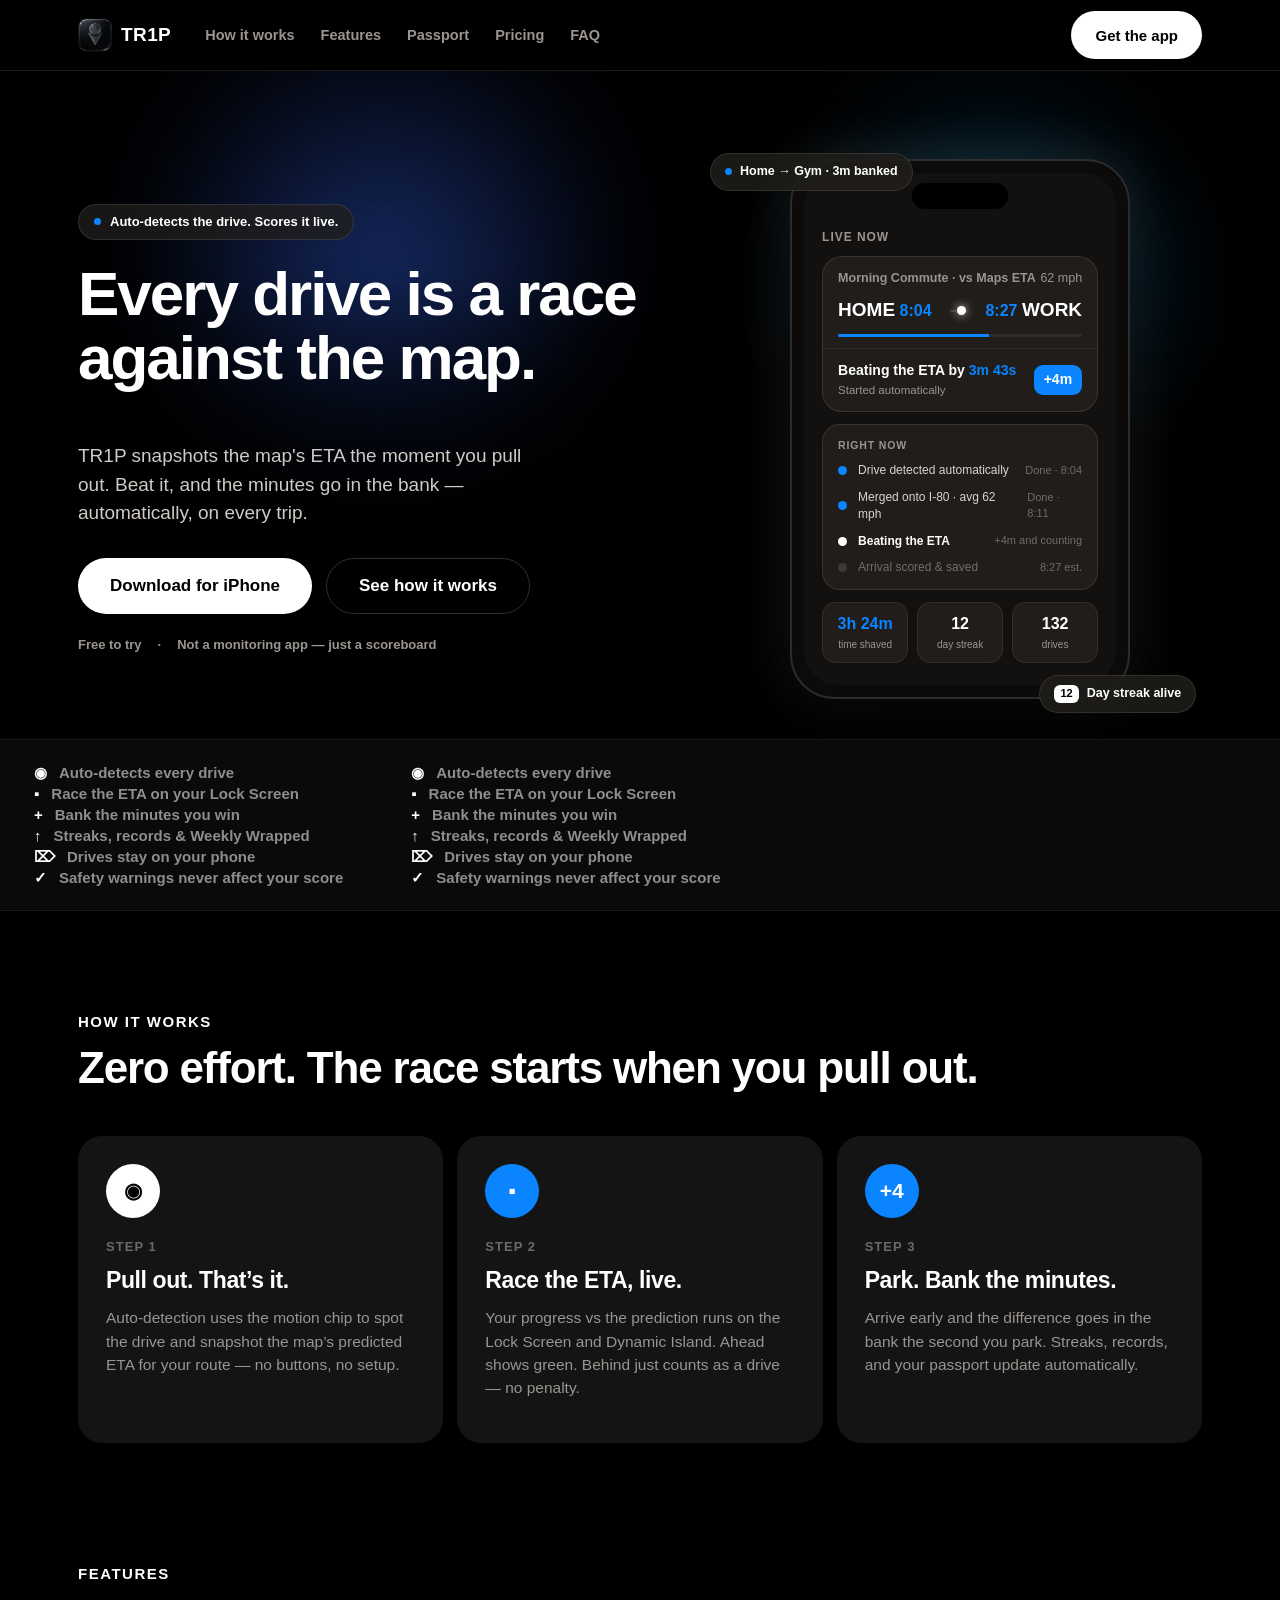
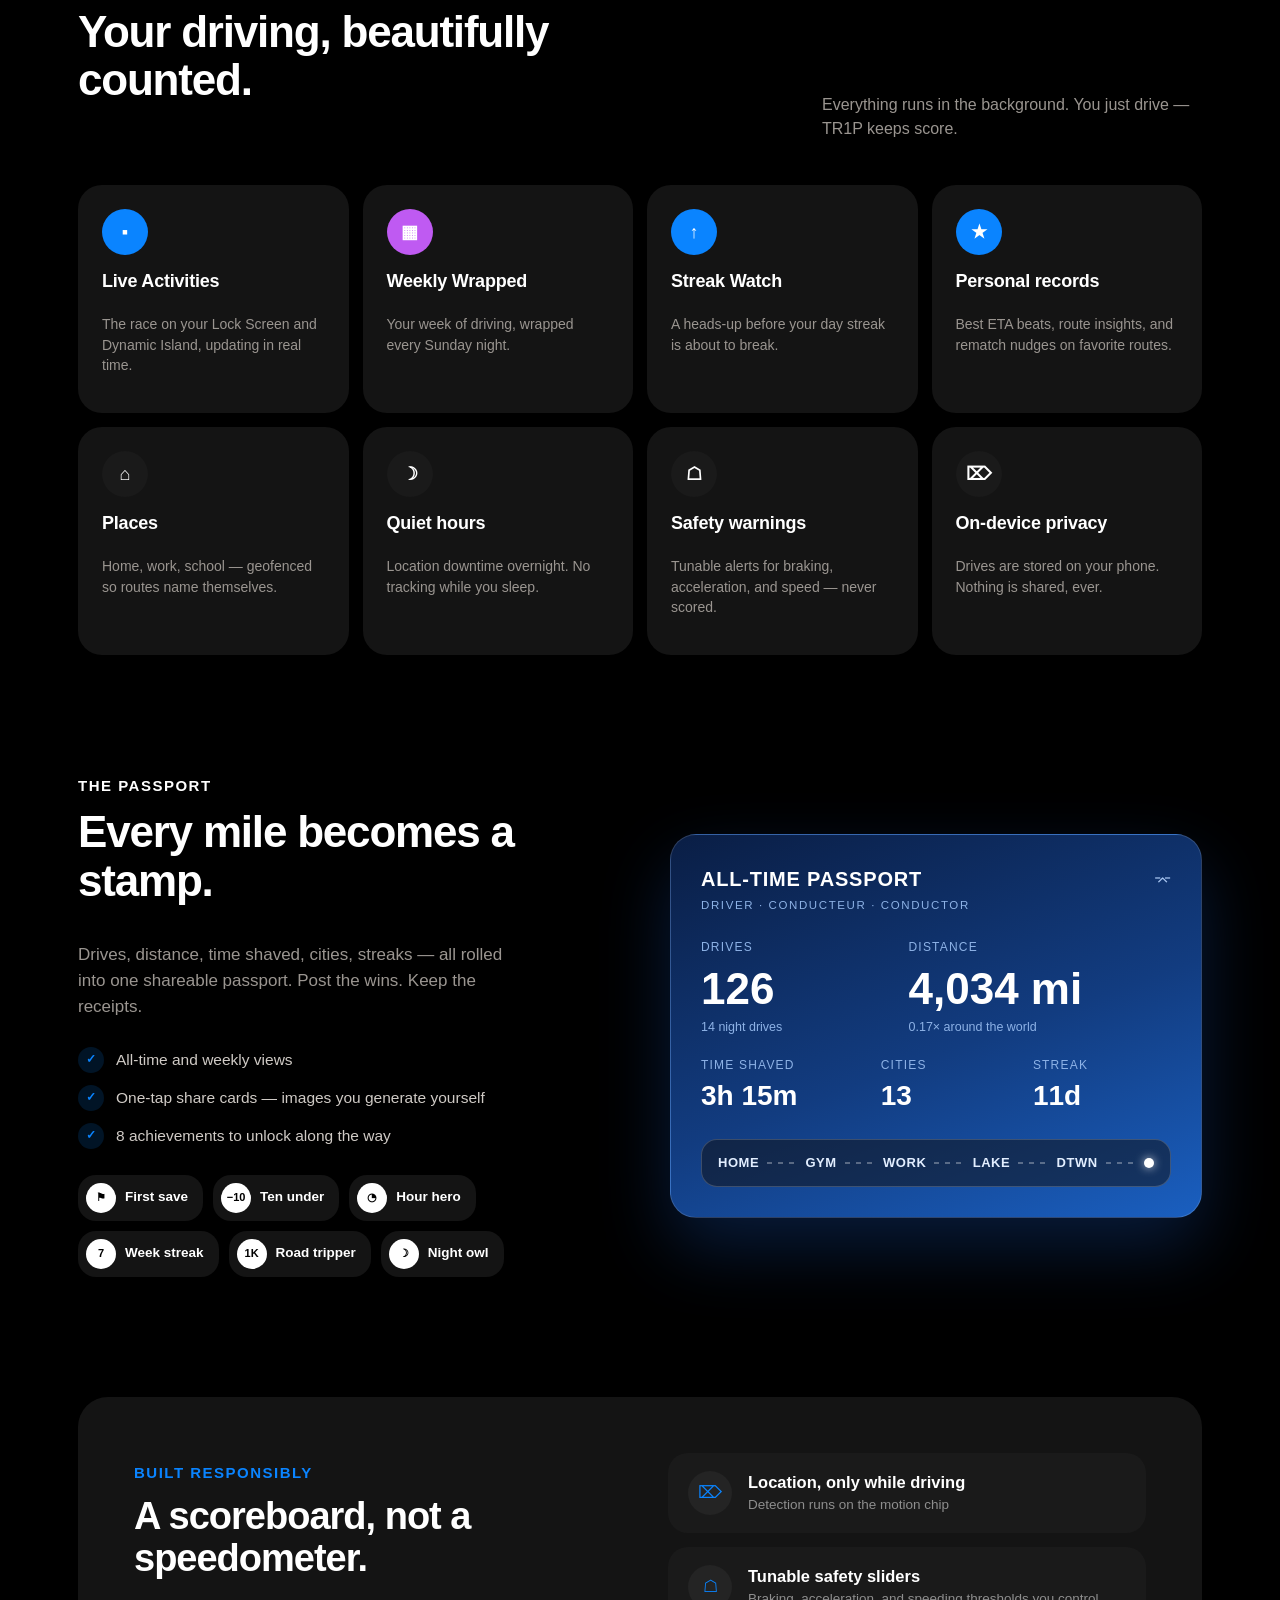
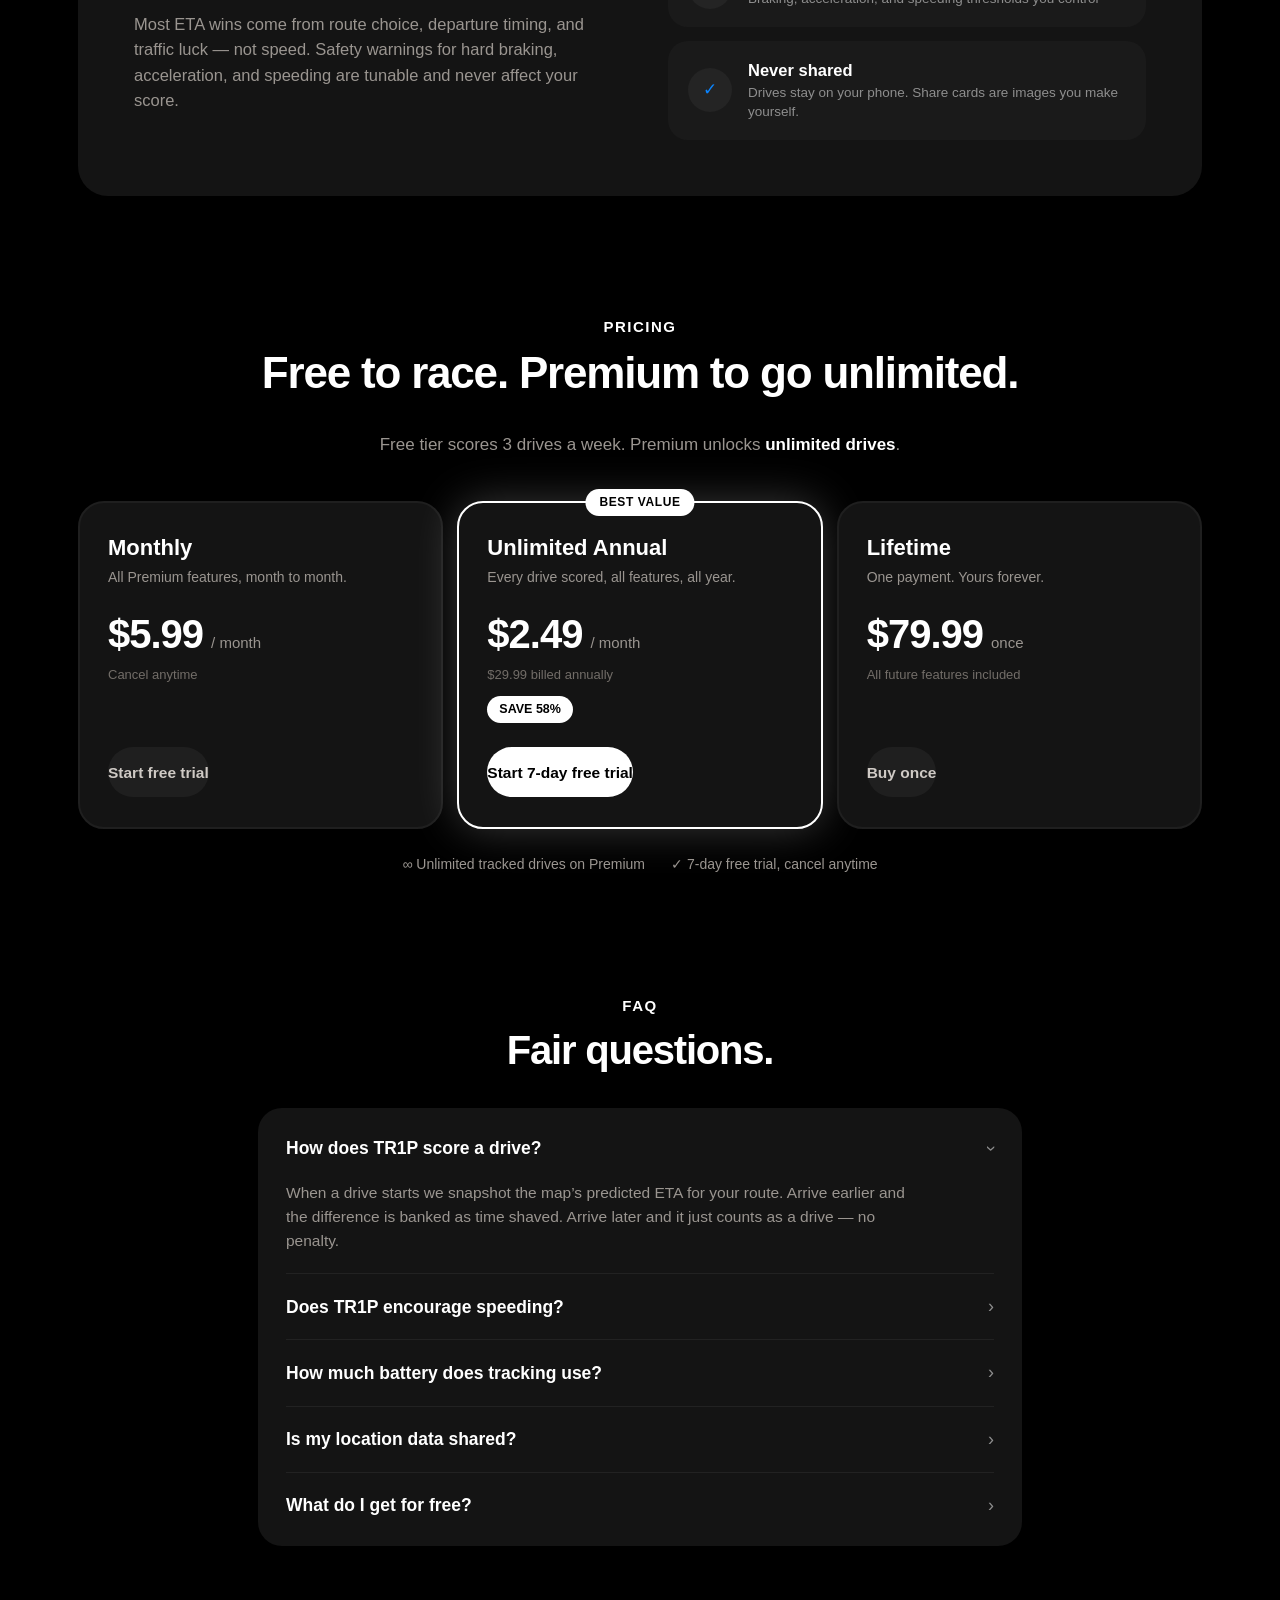
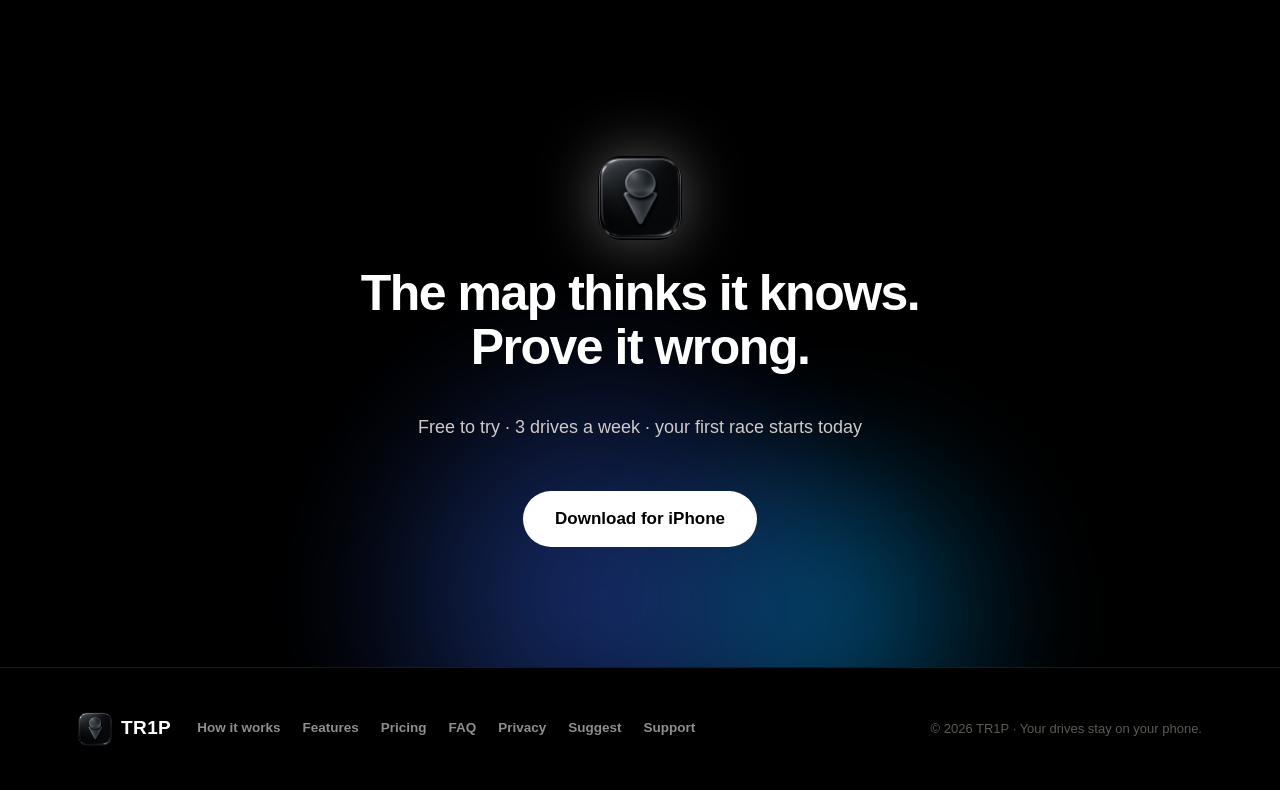
==== commit 83d26430: "Use real app icon for site branding, link Support to live ticket system Replaces the CSS-drawn car g" ====
--- a/index.html
+++ b/index.html
@@ -5,7 +5,8 @@
 <meta name="viewport" content="width=device-width, initial-scale=1, viewport-fit=cover" />
 <title>TR1P — Every drive is a race against the map.</title>
 <meta name="description" content="TR1P snapshots the map's ETA the moment you pull out. Beat it, and the minutes go in the bank — automatically, on every trip." />
-<link rel="icon" type="image/png" href="./assets/4.png" />
+<link rel="icon" type="image/png" href="./assets/app-icon-32.png" />
+<link rel="apple-touch-icon" href="./assets/app-icon-180.png" />
 <link rel="stylesheet" href="./styles.css" />
 </head>
 <body>
@@ -14,11 +15,7 @@
 <header class="nav">
   <div class="nav-inner">
     <a href="#top" class="brand">
-      <span class="brand-mark" aria-hidden="true">
-        <span class="brand-wheel brand-wheel-l"></span>
-        <span class="brand-wheel brand-wheel-r"></span>
-        <span class="brand-body"></span>
-      </span>
+      <img class="brand-mark" src="./assets/app-icon-60.png" alt="" width="34" height="34" />
       <span class="brand-name">TR1P</span>
     </a>
     <nav class="nav-links" id="nav-links">
@@ -329,7 +326,7 @@
     </div>
     <div class="final-inner">
       <div class="final-mark">
-        <span class="brand-body-lg"></span>
+        <img src="./assets/app-icon-180.png" alt="" width="84" height="84" style="border-radius:24px;" />
       </div>
       <h2 class="final-title">The map thinks it knows.<br>Prove it wrong.</h2>
       <p class="final-sub">Free to try · 3 drives a week · your first race starts today</p>
@@ -343,11 +340,7 @@
 <footer class="footer">
   <div class="footer-inner">
     <a href="#top" class="brand footer-brand">
-      <span class="brand-mark" aria-hidden="true">
-        <span class="brand-wheel brand-wheel-l"></span>
-        <span class="brand-wheel brand-wheel-r"></span>
-        <span class="brand-body"></span>
-      </span>
+      <img class="brand-mark" src="./assets/app-icon-60.png" alt="" width="34" height="34" />
       <span class="brand-name">TR1P</span>
     </a>
     <nav class="footer-links">
@@ -357,7 +350,7 @@
       <a href="#faq">FAQ</a>
       <a href="./privacy.html">Privacy</a>
       <a href="./suggest.html">Suggest</a>
-      <a href="./support.html">Support</a>
+      <a href="https://api-server-nine-silk.vercel.app/support">Support</a>
     </nav>
     <div class="footer-copy">&copy; 2026 TR1P · Your drives stay on your phone.</div>
   </div>
--- a/styles.css
+++ b/styles.css
@@ -45,16 +45,7 @@
 .nav-inner{max-width:1180px;margin:0 auto;padding:0 28px;height:70px;display:flex;align-items:center;gap:34px;}
 .brand{display:flex;align-items:center;gap:9px;flex:none;}
 .brand-name{font-size:19px;font-weight:800;letter-spacing:.4px;}
-.brand-mark{position:relative;width:34px;height:34px;border-radius:10px;background:#ffffff;display:grid;place-items:center;flex:none;}
-.brand-body{position:relative;width:18px;height:10px;display:block;}
-.brand-body::before{content:"";position:absolute;left:0;right:0;bottom:2px;height:6px;border-radius:3px;background:#000000;}
-.brand-body::after{content:"";position:absolute;left:4px;right:5px;top:0;height:4px;border-radius:2px 3px 0 0;background:#000000;}
-.brand-wheel{position:absolute;bottom:0;width:4px;height:4px;border-radius:2px;background:#ffffff;z-index:1;}
-.brand-wheel-l{left:12px;}
-.brand-wheel-r{right:12px;}
-.brand-body-lg{position:relative;display:block;width:42px;height:22px;}
-.brand-body-lg::before{content:"";position:absolute;left:0;right:0;bottom:5px;height:13px;border-radius:7px;background:#000000;}
-.brand-body-lg::after{content:"";position:absolute;left:9px;right:11px;top:0;height:10px;border-radius:5px 7px 0 0;background:#000000;}
+.brand-mark{display:block;border-radius:22%;flex:none;}
 
 .nav-links{display:flex;gap:26px;font-size:14.5px;font-weight:600;color:var(--text-secondary);flex:1;}
 .nav-links a{color:var(--text-secondary);}
@@ -269,7 +260,7 @@
 .final-cta{position:relative;overflow:hidden;margin-top:80px;}
 .final-inner{position:relative;max-width:1180px;margin:0 auto;padding:110px 28px 120px;text-align:center;}
 @media (max-width:600px){ .final-inner{padding:64px 24px 80px;} }
-.final-mark{margin:0 auto;width:84px;height:84px;border-radius:24px;background:#fff;display:grid;place-items:center;box-shadow:0 0 60px rgba(255,255,255,.35);}
+.final-mark{margin:0 auto;width:84px;height:84px;display:grid;place-items:center;filter:drop-shadow(0 0 30px rgba(255,255,255,.35));}
 .final-title{margin-top:26px;font-size:50px;font-weight:800;letter-spacing:-1.5px;line-height:1.08;}
 @media (max-width:600px){ .final-title{font-size:32px;letter-spacing:-1px;} }
 .final-sub{margin-top:16px;font-size:18px;color:#cfcac5;}
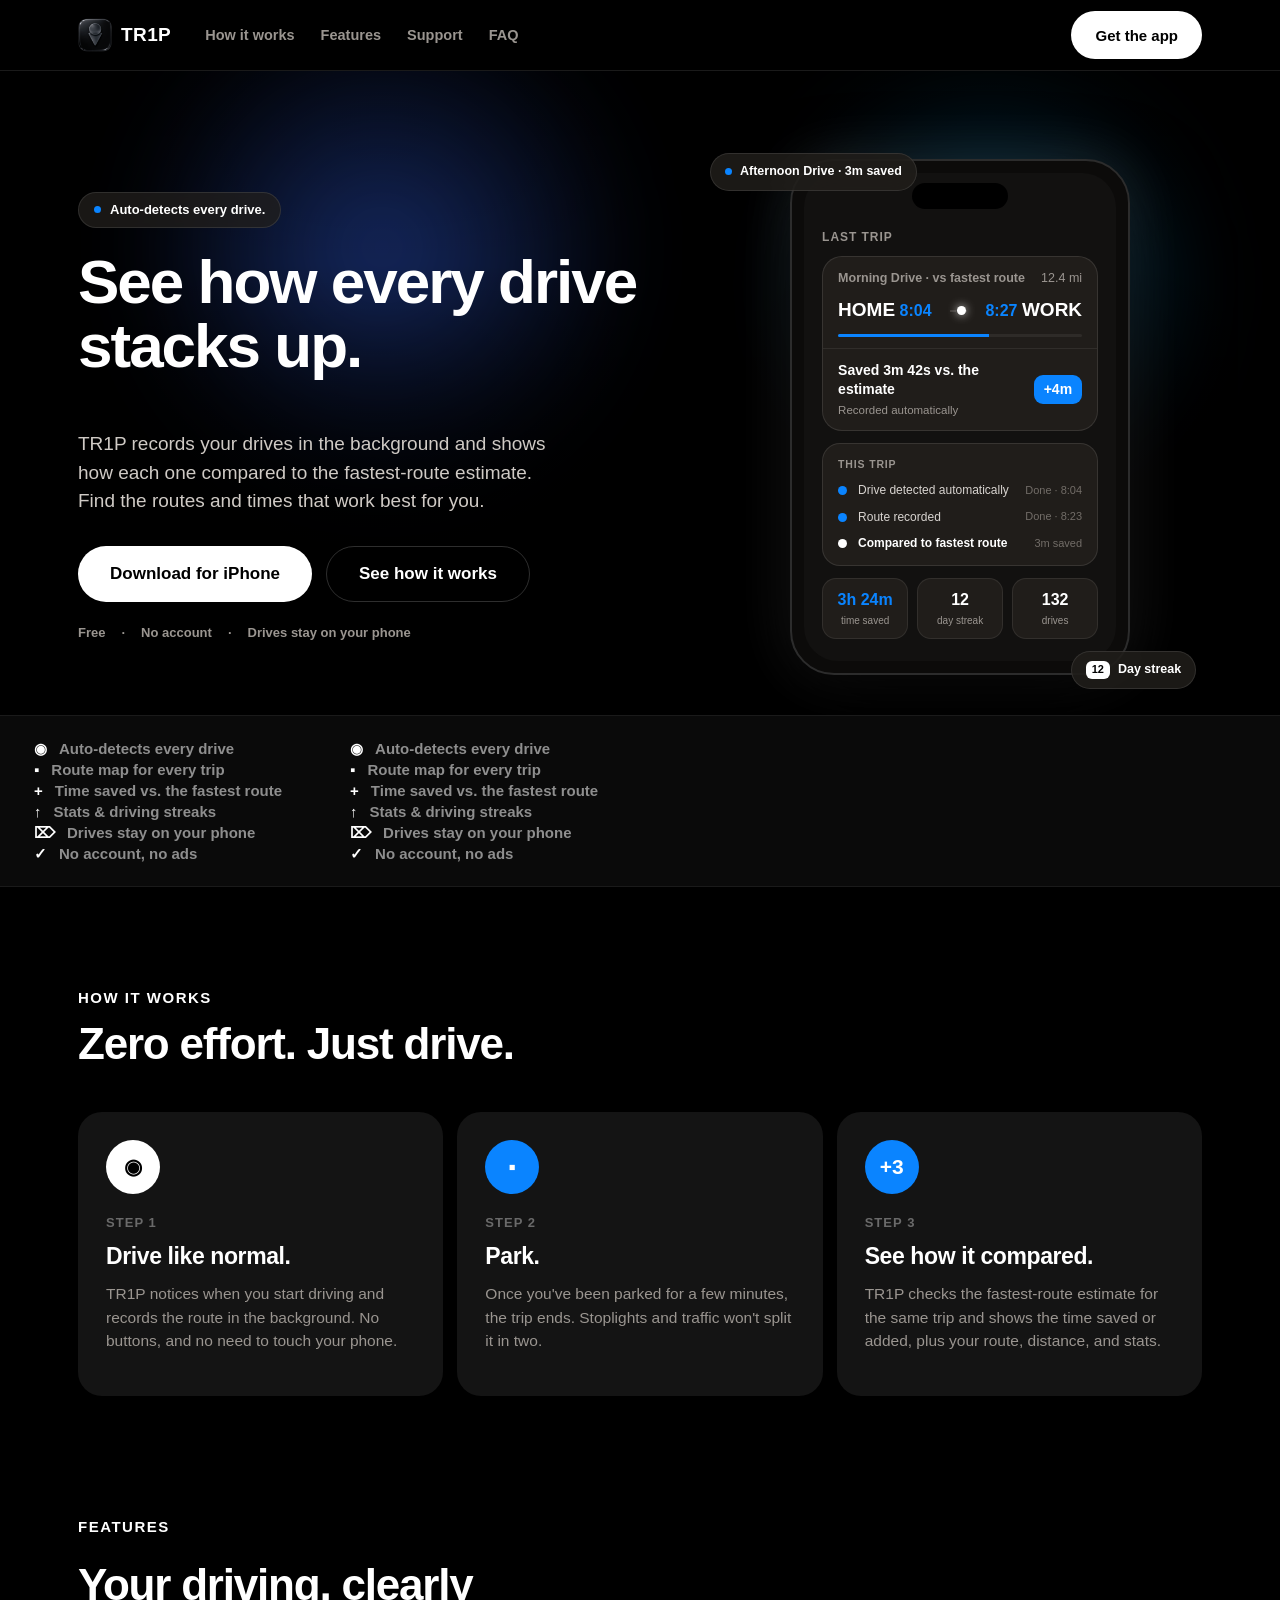
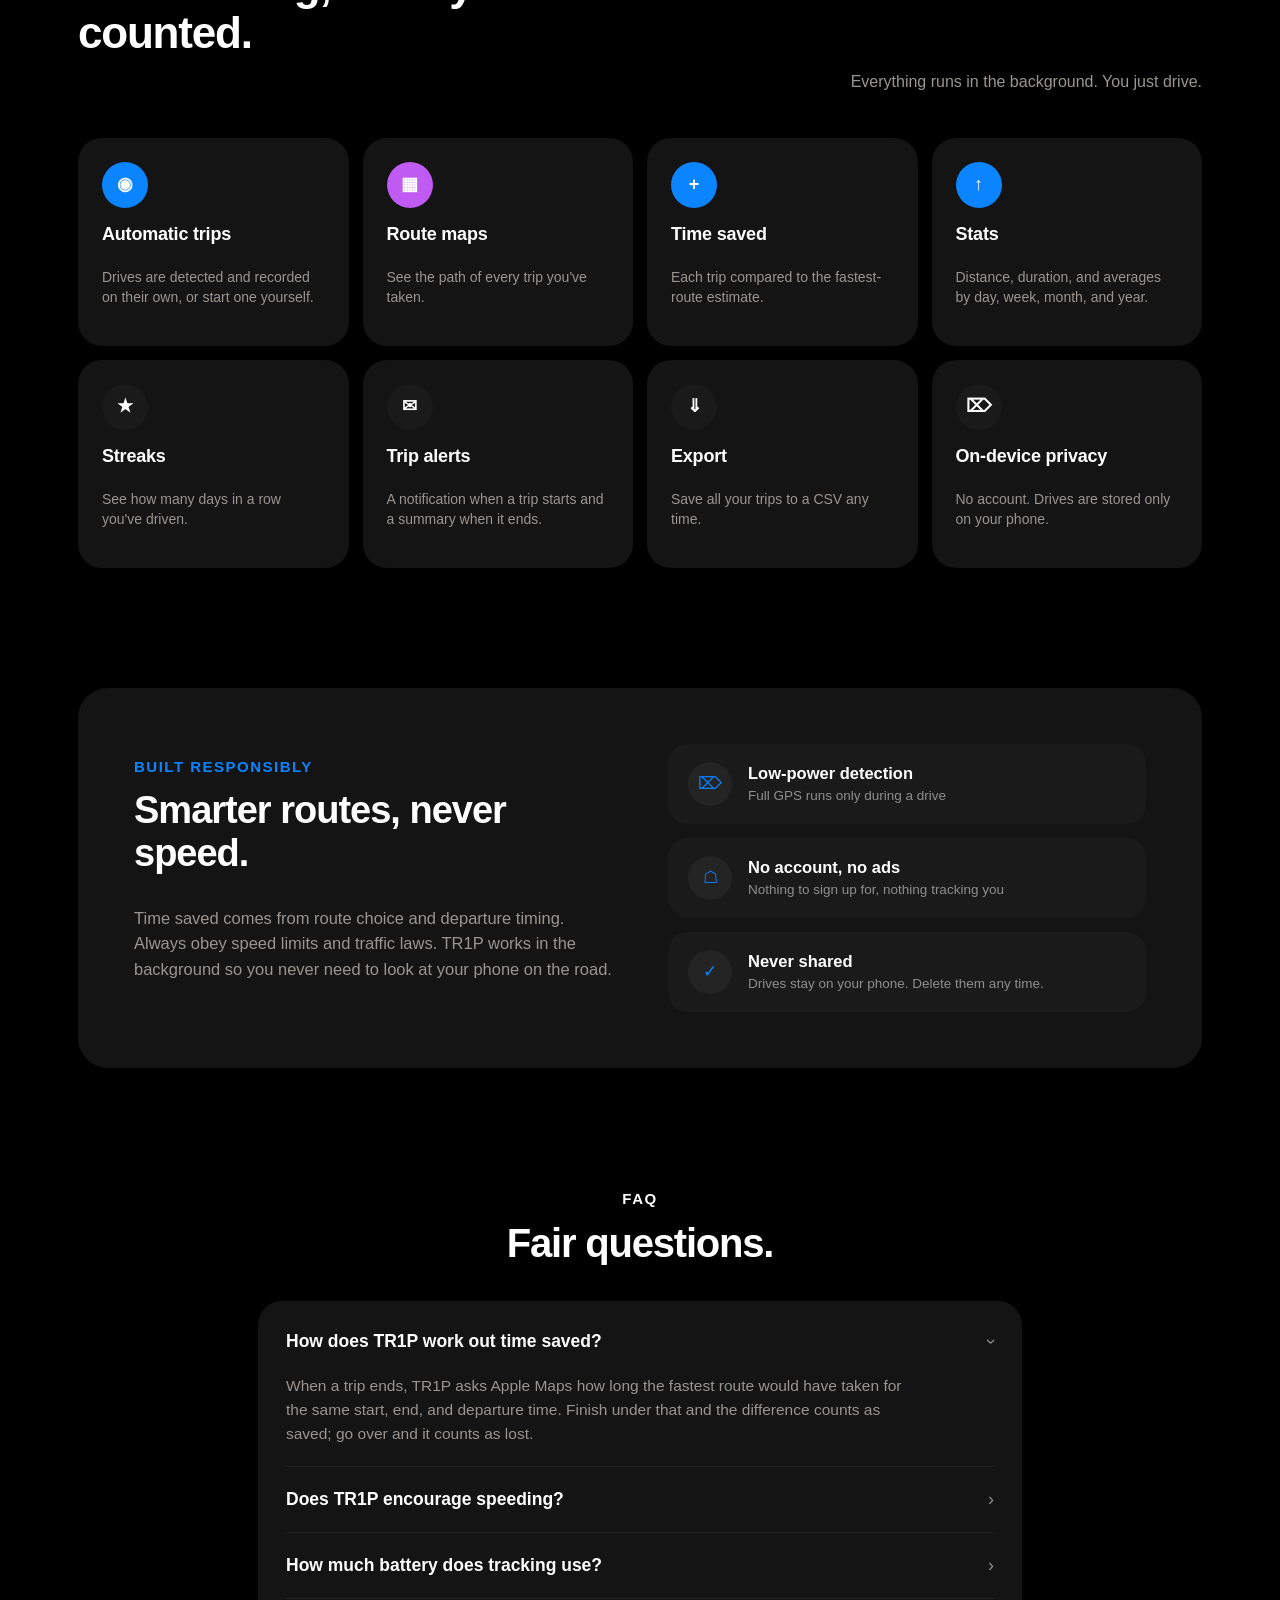
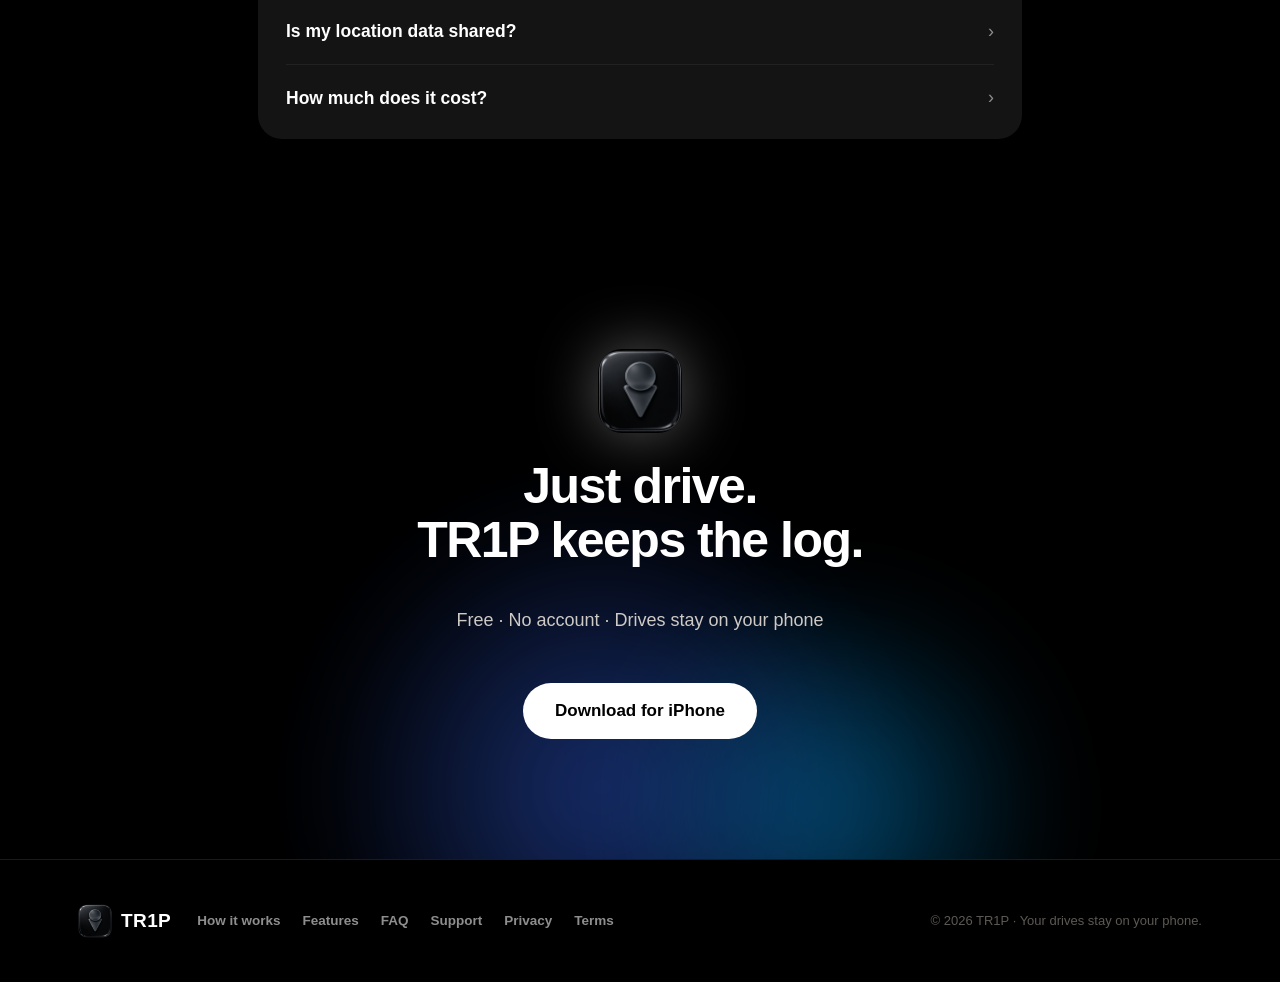
==== commit c7437eca: "Match site to the rebuilt TR1P app; add Terms, rewrite Privacy and Support Remove racing, Premium pr" ====
--- a/index.html
+++ b/index.html
@@ -3,8 +3,8 @@
 <head>
 <meta charset="UTF-8" />
 <meta name="viewport" content="width=device-width, initial-scale=1, viewport-fit=cover" />
-<title>TR1P — Every drive is a race against the map.</title>
-<meta name="description" content="TR1P snapshots the map's ETA the moment you pull out. Beat it, and the minutes go in the bank — automatically, on every trip." />
+<title>TR1P — See how every drive stacks up.</title>
+<meta name="description" content="TR1P records your drives in the background and shows how each one compared to the fastest-route estimate. Find the routes and times that work best for you." />
 <link rel="icon" type="image/png" href="./assets/app-icon-32.png" />
 <link rel="apple-touch-icon" href="./assets/app-icon-180.png" />
 <link rel="stylesheet" href="./styles.css" />
@@ -21,11 +21,10 @@
     <nav class="nav-links" id="nav-links">
       <a href="#how">How it works</a>
       <a href="#features">Features</a>
-      <a href="#passport">Passport</a>
-      <a href="#pricing">Pricing</a>
+      <a href="./support.html">Support</a>
       <a href="#faq">FAQ</a>
     </nav>
-    <a class="btn btn-white nav-cta" href="https://testflight.apple.com/join/YW9Vkv33">Get the app</a>
+    <a class="btn btn-white nav-cta" href="https://apps.apple.com/app/id6760598069">Get the app</a>
     <button class="nav-toggle" id="navToggle" aria-expanded="false" aria-controls="nav-links" aria-label="Open menu">
       <span></span><span></span><span></span>
     </button>
@@ -44,35 +43,35 @@
     <div class="hero-inner">
       <div class="hero-copy">
         <div class="pill">
-          <span class="dot"></span>Auto-detects the drive. Scores it live.
-        </div>
-        <h1>Every drive is a race against the map.</h1>
-        <p class="hero-sub">TR1P snapshots the map's ETA the moment you pull out. Beat it, and the minutes go in the bank — automatically, on every trip.</p>
+          <span class="dot"></span>Auto-detects every drive.
+        </div>
+        <h1>See how every drive stacks up.</h1>
+        <p class="hero-sub">TR1P records your drives in the background and shows how each one compared to the fastest-route estimate. Find the routes and times that work best for you.</p>
         <div class="hero-ctas">
-          <a class="btn btn-white btn-lg" href="https://testflight.apple.com/join/YW9Vkv33">Download for iPhone</a>
+          <a class="btn btn-white btn-lg" href="https://apps.apple.com/app/id6760598069">Download for iPhone</a>
           <a class="btn btn-ghost btn-lg" href="#how">See how it works</a>
         </div>
         <div class="hero-meta">
-          <span>Free to try</span><span>·</span><span>Not a monitoring app — just a scoreboard</span>
+          <span>Free</span><span>·</span><span>No account</span><span>·</span><span>Drives stay on your phone</span>
         </div>
       </div>
 
       <div class="hero-visual">
         <div class="float-chip chip-a">
-          <span class="dot"></span>Home &rarr; Gym · 3m banked
+          <span class="dot"></span>Afternoon Drive · 3m saved
         </div>
         <div class="float-chip chip-b">
-          <span class="badge-num">12</span>Day streak alive
+          <span class="badge-num">12</span>Day streak
         </div>
 
         <div class="phone">
           <div class="phone-inner">
             <div class="notch"></div>
             <div class="phone-body">
-              <div class="live-label">LIVE NOW</div>
+              <div class="live-label">LAST TRIP</div>
               <div class="race-card">
                 <div class="race-top">
-                  <span>Morning Commute · vs Maps ETA</span><span>62 mph</span>
+                  <span>Morning Drive · vs fastest route</span><span>12.4 mi</span>
                 </div>
                 <div class="race-row">
                   <div><span class="race-place">HOME</span> <span class="race-time">8:04</span></div>
@@ -82,23 +81,22 @@
                 <div class="race-bar"><span style="width:62%"></span></div>
                 <div class="race-foot">
                   <div>
-                    <div class="race-beat">Beating the ETA by <span id="bankTimer">3m 42s</span></div>
-                    <div class="race-sub">Started automatically</div>
+                    <div class="race-beat">Saved 3m 42s vs. the estimate</div>
+                    <div class="race-sub">Recorded automatically</div>
                   </div>
                   <div class="race-plus">+4m</div>
                 </div>
               </div>
 
               <div class="timeline-card">
-                <div class="timeline-label">RIGHT NOW</div>
+                <div class="timeline-label">THIS TRIP</div>
                 <div class="timeline-row done"><span class="tdot"></span><span class="tlabel">Drive detected automatically</span><span class="ttime">Done · 8:04</span></div>
-                <div class="timeline-row done"><span class="tdot"></span><span class="tlabel">Merged onto I-80 · avg 62 mph</span><span class="ttime">Done · 8:11</span></div>
-                <div class="timeline-row now"><span class="tdot"></span><span class="tlabel">Beating the ETA</span><span class="ttime">+4m and counting</span></div>
-                <div class="timeline-row"><span class="tdot"></span><span class="tlabel">Arrival scored &amp; saved</span><span class="ttime">8:27 est.</span></div>
+                <div class="timeline-row done"><span class="tdot"></span><span class="tlabel">Route recorded</span><span class="ttime">Done · 8:23</span></div>
+                <div class="timeline-row now"><span class="tdot"></span><span class="tlabel">Compared to fastest route</span><span class="ttime">3m saved</span></div>
               </div>
 
               <div class="mini-stats">
-                <div class="mini-stat"><div class="mini-val accent">3h 24m</div><div class="mini-lbl">time shaved</div></div>
+                <div class="mini-stat"><div class="mini-val accent">3h 24m</div><div class="mini-lbl">time saved</div></div>
                 <div class="mini-stat"><div class="mini-val">12</div><div class="mini-lbl">day streak</div></div>
                 <div class="mini-stat"><div class="mini-val">132</div><div class="mini-lbl">drives</div></div>
               </div>
@@ -114,19 +112,19 @@
     <div class="ticker-track">
       <div class="ticker-set">
         <span class="ticker-item"><span class="mark">&#9673;</span>Auto-detects every drive</span>
-        <span class="ticker-item"><span class="mark">&#9642;</span>Race the ETA on your Lock Screen</span>
-        <span class="ticker-item"><span class="mark">+</span>Bank the minutes you win</span>
-        <span class="ticker-item"><span class="mark">&uarr;</span>Streaks, records &amp; Weekly Wrapped</span>
+        <span class="ticker-item"><span class="mark">&#9642;</span>Route map for every trip</span>
+        <span class="ticker-item"><span class="mark">+</span>Time saved vs. the fastest route</span>
+        <span class="ticker-item"><span class="mark">&uarr;</span>Stats &amp; driving streaks</span>
         <span class="ticker-item"><span class="mark">&#8998;</span>Drives stay on your phone</span>
-        <span class="ticker-item"><span class="mark">&check;</span>Safety warnings never affect your score</span>
+        <span class="ticker-item"><span class="mark">&check;</span>No account, no ads</span>
       </div>
       <div class="ticker-set">
         <span class="ticker-item"><span class="mark">&#9673;</span>Auto-detects every drive</span>
-        <span class="ticker-item"><span class="mark">&#9642;</span>Race the ETA on your Lock Screen</span>
-        <span class="ticker-item"><span class="mark">+</span>Bank the minutes you win</span>
-        <span class="ticker-item"><span class="mark">&uarr;</span>Streaks, records &amp; Weekly Wrapped</span>
+        <span class="ticker-item"><span class="mark">&#9642;</span>Route map for every trip</span>
+        <span class="ticker-item"><span class="mark">+</span>Time saved vs. the fastest route</span>
+        <span class="ticker-item"><span class="mark">&uarr;</span>Stats &amp; driving streaks</span>
         <span class="ticker-item"><span class="mark">&#8998;</span>Drives stay on your phone</span>
-        <span class="ticker-item"><span class="mark">&check;</span>Safety warnings never affect your score</span>
+        <span class="ticker-item"><span class="mark">&check;</span>No account, no ads</span>
       </div>
     </div>
   </div>
@@ -134,25 +132,25 @@
   <!-- HOW IT WORKS -->
   <section id="how" class="section">
     <div class="eyebrow">HOW IT WORKS</div>
-    <h2 class="section-title">Zero effort. The race starts when you pull out.</h2>
+    <h2 class="section-title">Zero effort. Just drive.</h2>
     <div class="grid grid-3">
       <div class="card step-card">
         <div class="step-icon icon-white">&#9673;</div>
         <div class="step-n">STEP 1</div>
-        <div class="step-title">Pull out. That&rsquo;s it.</div>
-        <p class="step-desc">Auto-detection uses the motion chip to spot the drive and snapshot the map&rsquo;s predicted ETA for your route — no buttons, no setup.</p>
+        <div class="step-title">Drive like normal.</div>
+        <p class="step-desc">TR1P notices when you start driving and records the route in the background. No buttons, and no need to touch your phone.</p>
       </div>
       <div class="card step-card">
         <div class="step-icon icon-blue">&#9642;</div>
         <div class="step-n">STEP 2</div>
-        <div class="step-title">Race the ETA, live.</div>
-        <p class="step-desc">Your progress vs the prediction runs on the Lock Screen and Dynamic Island. Ahead shows green. Behind just counts as a drive — no penalty.</p>
+        <div class="step-title">Park.</div>
+        <p class="step-desc">Once you've been parked for a few minutes, the trip ends. Stoplights and traffic won't split it in two.</p>
       </div>
       <div class="card step-card">
-        <div class="step-icon icon-blue">+4</div>
+        <div class="step-icon icon-blue">+3</div>
         <div class="step-n">STEP 3</div>
-        <div class="step-title">Park. Bank the minutes.</div>
-        <p class="step-desc">Arrive early and the difference goes in the bank the second you park. Streaks, records, and your passport update automatically.</p>
+        <div class="step-title">See how it compared.</div>
+        <p class="step-desc">TR1P checks the fastest-route estimate for the same trip and shows the time saved or added, plus your route, distance, and stats.</p>
       </div>
     </div>
   </section>
@@ -161,65 +159,18 @@
   <section id="features" class="section">
     <div class="eyebrow">FEATURES</div>
     <div class="features-head">
-      <h2 class="section-title" style="max-width:560px;">Your driving, beautifully counted.</h2>
-      <p class="features-sub">Everything runs in the background. You just drive — TR1P keeps score.</p>
+      <h2 class="section-title" style="max-width:560px;">Your driving, clearly counted.</h2>
+      <p class="features-sub">Everything runs in the background. You just drive.</p>
     </div>
     <div class="grid grid-4">
-      <div class="card feat-card"><div class="feat-icon icon-blue">&#9642;</div><div class="feat-title">Live Activities</div><p class="feat-desc">The race on your Lock Screen and Dynamic Island, updating in real time.</p></div>
-      <div class="card feat-card"><div class="feat-icon icon-purple">&#9638;</div><div class="feat-title">Weekly Wrapped</div><p class="feat-desc">Your week of driving, wrapped every Sunday night.</p></div>
-      <div class="card feat-card"><div class="feat-icon icon-blue">&uarr;</div><div class="feat-title">Streak Watch</div><p class="feat-desc">A heads-up before your day streak is about to break.</p></div>
-      <div class="card feat-card"><div class="feat-icon icon-blue">&#9733;</div><div class="feat-title">Personal records</div><p class="feat-desc">Best ETA beats, route insights, and rematch nudges on favorite routes.</p></div>
-      <div class="card feat-card"><div class="feat-icon icon-dark">&#8962;</div><div class="feat-title">Places</div><p class="feat-desc">Home, work, school — geofenced so routes name themselves.</p></div>
-      <div class="card feat-card"><div class="feat-icon icon-dark">&#9789;</div><div class="feat-title">Quiet hours</div><p class="feat-desc">Location downtime overnight. No tracking while you sleep.</p></div>
-      <div class="card feat-card"><div class="feat-icon icon-dark">&#9750;</div><div class="feat-title">Safety warnings</div><p class="feat-desc">Tunable alerts for braking, acceleration, and speed — never scored.</p></div>
-      <div class="card feat-card"><div class="feat-icon icon-dark">&#8998;</div><div class="feat-title">On-device privacy</div><p class="feat-desc">Drives are stored on your phone. Nothing is shared, ever.</p></div>
-    </div>
-  </section>
-
-  <!-- PASSPORT -->
-  <section id="passport" class="section passport-section">
-    <div class="passport-copy">
-      <div class="eyebrow">THE PASSPORT</div>
-      <h2 class="section-title">Every mile becomes a stamp.</h2>
-      <p class="passport-sub">Drives, distance, time shaved, cities, streaks — all rolled into one shareable passport. Post the wins. Keep the receipts.</p>
-      <div class="check-list">
-        <div class="check-row"><span class="check-badge">&check;</span>All-time and weekly views</div>
-        <div class="check-row"><span class="check-badge">&check;</span>One-tap share cards — images you generate yourself</div>
-        <div class="check-row"><span class="check-badge">&check;</span>8 achievements to unlock along the way</div>
-      </div>
-      <div class="badge-row">
-        <div class="mini-badge"><span class="mini-badge-icon">&#9873;</span>First save</div>
-        <div class="mini-badge"><span class="mini-badge-icon">&minus;10</span>Ten under</div>
-        <div class="mini-badge"><span class="mini-badge-icon">&#9684;</span>Hour hero</div>
-        <div class="mini-badge"><span class="mini-badge-icon">7</span>Week streak</div>
-        <div class="mini-badge"><span class="mini-badge-icon">1K</span>Road tripper</div>
-        <div class="mini-badge"><span class="mini-badge-icon">&#9789;</span>Night owl</div>
-      </div>
-    </div>
-
-    <div class="passport-card" id="passportCard">
-      <div class="passport-top">
-        <div class="passport-title">ALL-TIME PASSPORT</div>
-        <div class="passport-icon">&#8996;</div>
-      </div>
-      <div class="passport-sub2">DRIVER · CONDUCTEUR · CONDUCTOR</div>
-      <div class="passport-grid-2">
-        <div><div class="p-label">DRIVES</div><div class="p-big" data-target="132" id="pDrives">0</div><div class="p-note">14 night drives</div></div>
-        <div><div class="p-label">DISTANCE</div><div class="p-big"><span data-target="4218" id="pMiles">0</span> mi</div><div class="p-note">0.17&times; around the world</div></div>
-      </div>
-      <div class="passport-grid-3">
-        <div><div class="p-label">TIME SHAVED</div><div class="p-mid" id="pShaved">0h 0m</div></div>
-        <div><div class="p-label">CITIES</div><div class="p-mid" data-target="14" id="pCities">0</div></div>
-        <div><div class="p-label">STREAK</div><div class="p-mid"><span data-target="12" id="pStreak">0</span>d</div></div>
-      </div>
-      <div class="route-strip">
-        <span class="route-stop">HOME</span><span class="route-gap"></span>
-        <span class="route-stop">GYM</span><span class="route-gap"></span>
-        <span class="route-stop">WORK</span><span class="route-gap"></span>
-        <span class="route-stop">LAKE</span><span class="route-gap"></span>
-        <span class="route-stop">DTWN</span><span class="route-gap"></span>
-        <span class="route-dot"></span>
-      </div>
+      <div class="card feat-card"><div class="feat-icon icon-blue">&#9673;</div><div class="feat-title">Automatic trips</div><p class="feat-desc">Drives are detected and recorded on their own, or start one yourself.</p></div>
+      <div class="card feat-card"><div class="feat-icon icon-purple">&#9638;</div><div class="feat-title">Route maps</div><p class="feat-desc">See the path of every trip you've taken.</p></div>
+      <div class="card feat-card"><div class="feat-icon icon-blue">+</div><div class="feat-title">Time saved</div><p class="feat-desc">Each trip compared to the fastest-route estimate.</p></div>
+      <div class="card feat-card"><div class="feat-icon icon-blue">&uarr;</div><div class="feat-title">Stats</div><p class="feat-desc">Distance, duration, and averages by day, week, month, and year.</p></div>
+      <div class="card feat-card"><div class="feat-icon icon-dark">&#9733;</div><div class="feat-title">Streaks</div><p class="feat-desc">See how many days in a row you've driven.</p></div>
+      <div class="card feat-card"><div class="feat-icon icon-dark">&#9993;</div><div class="feat-title">Trip alerts</div><p class="feat-desc">A notification when a trip starts and a summary when it ends.</p></div>
+      <div class="card feat-card"><div class="feat-icon icon-dark">&#8659;</div><div class="feat-title">Export</div><p class="feat-desc">Save all your trips to a CSV any time.</p></div>
+      <div class="card feat-card"><div class="feat-icon icon-dark">&#8998;</div><div class="feat-title">On-device privacy</div><p class="feat-desc">No account. Drives are stored only on your phone.</p></div>
     </div>
   </section>
 
@@ -228,55 +179,14 @@
     <div class="safety-band">
       <div>
         <div class="eyebrow eyebrow-blue">BUILT RESPONSIBLY</div>
-        <h2 class="section-title safety-title">A scoreboard, not a speedometer.</h2>
-        <p class="safety-desc">Most ETA wins come from route choice, departure timing, and traffic luck — not speed. Safety warnings for hard braking, acceleration, and speeding are tunable and never affect your score.</p>
+        <h2 class="section-title safety-title">Smarter routes, never speed.</h2>
+        <p class="safety-desc">Time saved comes from route choice and departure timing. Always obey speed limits and traffic laws. TR1P works in the background so you never need to look at your phone on the road.</p>
       </div>
       <div class="trust-list">
-        <div class="trust-row"><span class="trust-icon">&#8998;</span><div><div class="trust-title">Location, only while driving</div><div class="trust-sub">Detection runs on the motion chip</div></div></div>
-        <div class="trust-row"><span class="trust-icon">&#9750;</span><div><div class="trust-title">Tunable safety sliders</div><div class="trust-sub">Braking, acceleration, and speeding thresholds you control</div></div></div>
-        <div class="trust-row"><span class="trust-icon">&check;</span><div><div class="trust-title">Never shared</div><div class="trust-sub">Drives stay on your phone. Share cards are images you make yourself.</div></div></div>
-      </div>
-    </div>
-  </section>
-
-  <!-- PRICING -->
-  <section id="pricing" class="section">
-    <div class="pricing-head">
-      <div class="eyebrow">PRICING</div>
-      <h2 class="section-title" style="margin-left:auto;margin-right:auto;">Free to race. Premium to go unlimited.</h2>
-      <p class="pricing-sub">Free tier scores 3 drives a week. Premium unlocks <span class="ticker-word" id="pricingTicker">unlimited drives</span>.</p>
-    </div>
-    <div class="grid grid-3 plans" id="plans">
-      <button class="plan" data-plan="monthly" type="button">
-        <div class="plan-name">Monthly</div>
-        <div class="plan-blurb">All Premium features, month to month.</div>
-        <div class="plan-price"><span class="price">$5.99</span><span class="per">/ month</span></div>
-        <div class="plan-bill">Cancel anytime</div>
-        <div class="plan-spacer"></div>
-        <div class="plan-cta">Start free trial</div>
-      </button>
-      <button class="plan is-selected" data-plan="annual" type="button">
-        <div class="plan-badge">BEST VALUE</div>
-        <div class="plan-name">Unlimited Annual</div>
-        <div class="plan-blurb">Every drive scored, all features, all year.</div>
-        <div class="plan-price"><span class="price">$2.49</span><span class="per">/ month</span></div>
-        <div class="plan-bill">$29.99 billed annually</div>
-        <div class="plan-save">SAVE 58%</div>
-        <div class="plan-spacer"></div>
-        <div class="plan-cta">Start 7-day free trial</div>
-      </button>
-      <button class="plan" data-plan="lifetime" type="button">
-        <div class="plan-name">Lifetime</div>
-        <div class="plan-blurb">One payment. Yours forever.</div>
-        <div class="plan-price"><span class="price">$79.99</span><span class="per">once</span></div>
-        <div class="plan-bill">All future features included</div>
-        <div class="plan-spacer"></div>
-        <div class="plan-cta">Buy once</div>
-      </button>
-    </div>
-    <div class="pricing-foot">
-      <span>&#8734; Unlimited tracked drives on Premium</span>
-      <span>&check; 7-day free trial, cancel anytime</span>
+        <div class="trust-row"><span class="trust-icon">&#8998;</span><div><div class="trust-title">Low-power detection</div><div class="trust-sub">Full GPS runs only during a drive</div></div></div>
+        <div class="trust-row"><span class="trust-icon">&#9750;</span><div><div class="trust-title">No account, no ads</div><div class="trust-sub">Nothing to sign up for, nothing tracking you</div></div></div>
+        <div class="trust-row"><span class="trust-icon">&check;</span><div><div class="trust-title">Never shared</div><div class="trust-sub">Drives stay on your phone. Delete them any time.</div></div></div>
+      </div>
     </div>
   </section>
 
@@ -287,33 +197,33 @@
     <div class="faq-list" id="faqList">
       <div class="faq-item">
         <button class="faq-q" type="button">
-          <span>How does TR1P score a drive?</span><span class="chev">&rsaquo;</span>
-        </button>
-        <div class="faq-a">When a drive starts we snapshot the map&rsquo;s predicted ETA for your route. Arrive earlier and the difference is banked as time shaved. Arrive later and it just counts as a drive — no penalty.</div>
+          <span>How does TR1P work out time saved?</span><span class="chev">&rsaquo;</span>
+        </button>
+        <div class="faq-a">When a trip ends, TR1P asks Apple Maps how long the fastest route would have taken for the same start, end, and departure time. Finish under that and the difference counts as saved; go over and it counts as lost.</div>
       </div>
       <div class="faq-item">
         <button class="faq-q" type="button">
           <span>Does TR1P encourage speeding?</span><span class="chev">&rsaquo;</span>
         </button>
-        <div class="faq-a">No. Most ETA wins come from route choice, departure timing, and traffic luck. Safety warnings are separate and never affect your score.</div>
+        <div class="faq-a">No. Time saved comes from route and timing choices. Always obey speed limits and traffic laws, and never use your phone while driving.</div>
       </div>
       <div class="faq-item">
         <button class="faq-q" type="button">
           <span>How much battery does tracking use?</span><span class="chev">&rsaquo;</span>
         </button>
-        <div class="faq-a">Very little. Auto-detection uses the motion chip, and location runs only while you drive.</div>
+        <div class="faq-a">Very little. While you're not driving, TR1P uses low-power location monitoring. Full GPS runs only during a detected drive.</div>
       </div>
       <div class="faq-item">
         <button class="faq-q" type="button">
           <span>Is my location data shared?</span><span class="chev">&rsaquo;</span>
         </button>
-        <div class="faq-a">Never. Drives are stored on your phone. Share cards are images you generate yourself.</div>
-      </div>
-      <div class="faq-item">
-        <button class="faq-q" type="button">
-          <span>What do I get for free?</span><span class="chev">&rsaquo;</span>
-        </button>
-        <div class="faq-a">3 scored drives a week, the live race, streaks, and your passport. Premium removes the cap and adds Live Activities, records, and instant results the second you park.</div>
+        <div class="faq-a">No. Drives are stored only on your phone. The only thing that leaves it is a trip's start and end points, sent to Apple Maps to get the route estimate.</div>
+      </div>
+      <div class="faq-item">
+        <button class="faq-q" type="button">
+          <span>How much does it cost?</span><span class="chev">&rsaquo;</span>
+        </button>
+        <div class="faq-a">TR1P is free, with no account, no ads, and no in-app purchases.</div>
       </div>
     </div>
   </section>
@@ -328,9 +238,9 @@
       <div class="final-mark">
         <img src="./assets/app-icon-180.png" alt="" width="84" height="84" style="border-radius:24px;" />
       </div>
-      <h2 class="final-title">The map thinks it knows.<br>Prove it wrong.</h2>
-      <p class="final-sub">Free to try · 3 drives a week · your first race starts today</p>
-      <a class="btn btn-white btn-lg" href="https://testflight.apple.com/join/YW9Vkv33">Download for iPhone</a>
+      <h2 class="final-title">Just drive.<br>TR1P keeps the log.</h2>
+      <p class="final-sub">Free · No account · Drives stay on your phone</p>
+      <a class="btn btn-white btn-lg" href="https://apps.apple.com/app/id6760598069">Download for iPhone</a>
     </div>
   </section>
 
@@ -346,11 +256,10 @@
     <nav class="footer-links">
       <a href="#how">How it works</a>
       <a href="#features">Features</a>
-      <a href="#pricing">Pricing</a>
       <a href="#faq">FAQ</a>
+      <a href="./support.html">Support</a>
       <a href="./privacy.html">Privacy</a>
-      <a href="./suggest.html">Suggest</a>
-      <a href="https://api-server-nine-silk.vercel.app/support">Support</a>
+      <a href="./terms.html">Terms</a>
     </nav>
     <div class="footer-copy">&copy; 2026 TR1P · Your drives stay on your phone.</div>
   </div>
--- a/styles.css
+++ b/styles.css
@@ -275,3 +275,15 @@
 .footer-links a:hover{color:#fff;}
 .footer-copy{font-size:13px;color:#5d5954;}
 @media (max-width:700px){ .footer-inner{flex-direction:column;align-items:flex-start;} }
+
+/* ===== legal & support pages ===== */
+.legal{max-width:760px;margin:0 auto;padding:72px 28px 40px;}
+.legal h1{margin:12px 0 8px;font-size:44px;font-weight:800;letter-spacing:-1.2px;line-height:1.1;}
+.legal h2{margin:40px 0 10px;font-size:21px;font-weight:700;}
+.legal p,.legal li{color:var(--text-secondary);font-size:16.5px;line-height:1.65;}
+.legal ul{padding-left:20px;}
+.legal a:not(.btn){color:var(--text);text-decoration:underline;text-underline-offset:3px;}
+.legal strong{color:var(--text);}
+.legal-meta{color:var(--text-tertiary)!important;font-size:14px!important;}
+.legal-lede{font-size:18px!important;margin-top:16px;}
+@media (max-width:820px){ .legal{padding:48px 20px 24px;} .legal h1{font-size:32px;letter-spacing:-.8px;} }
